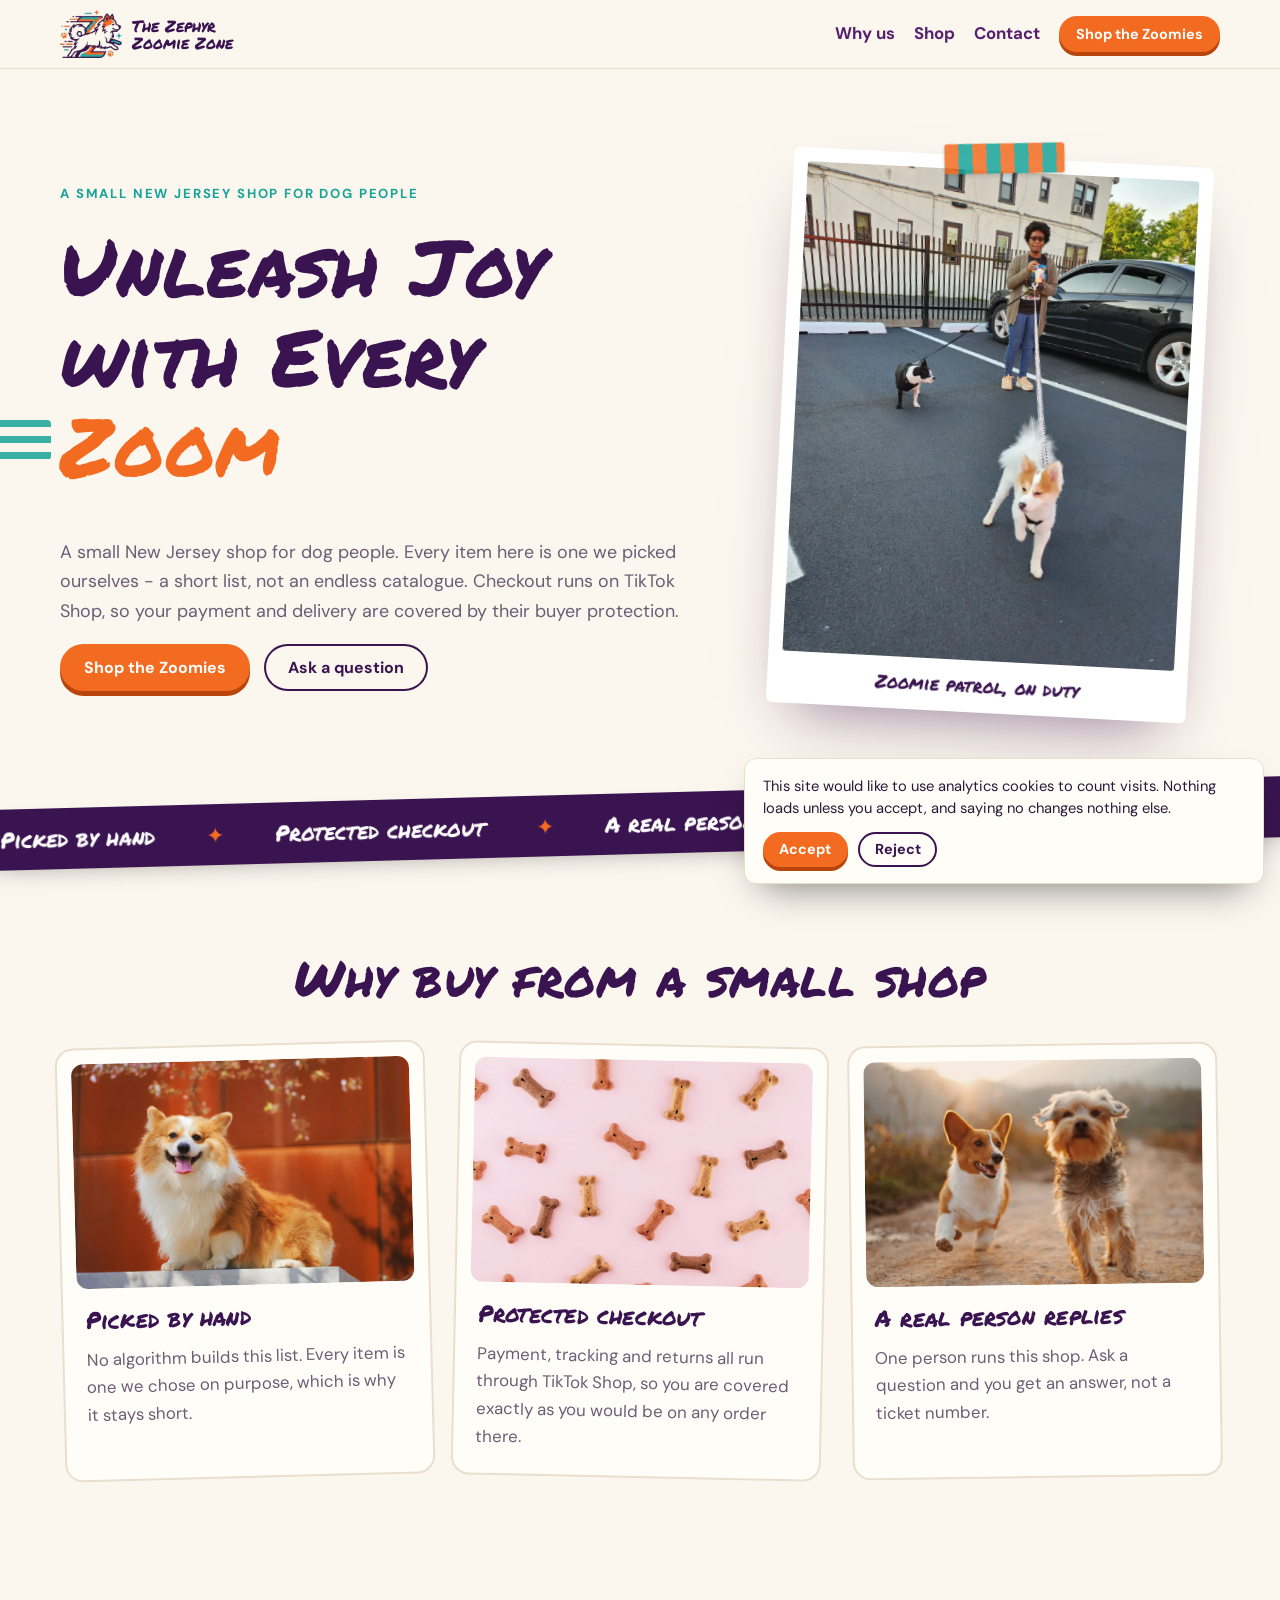
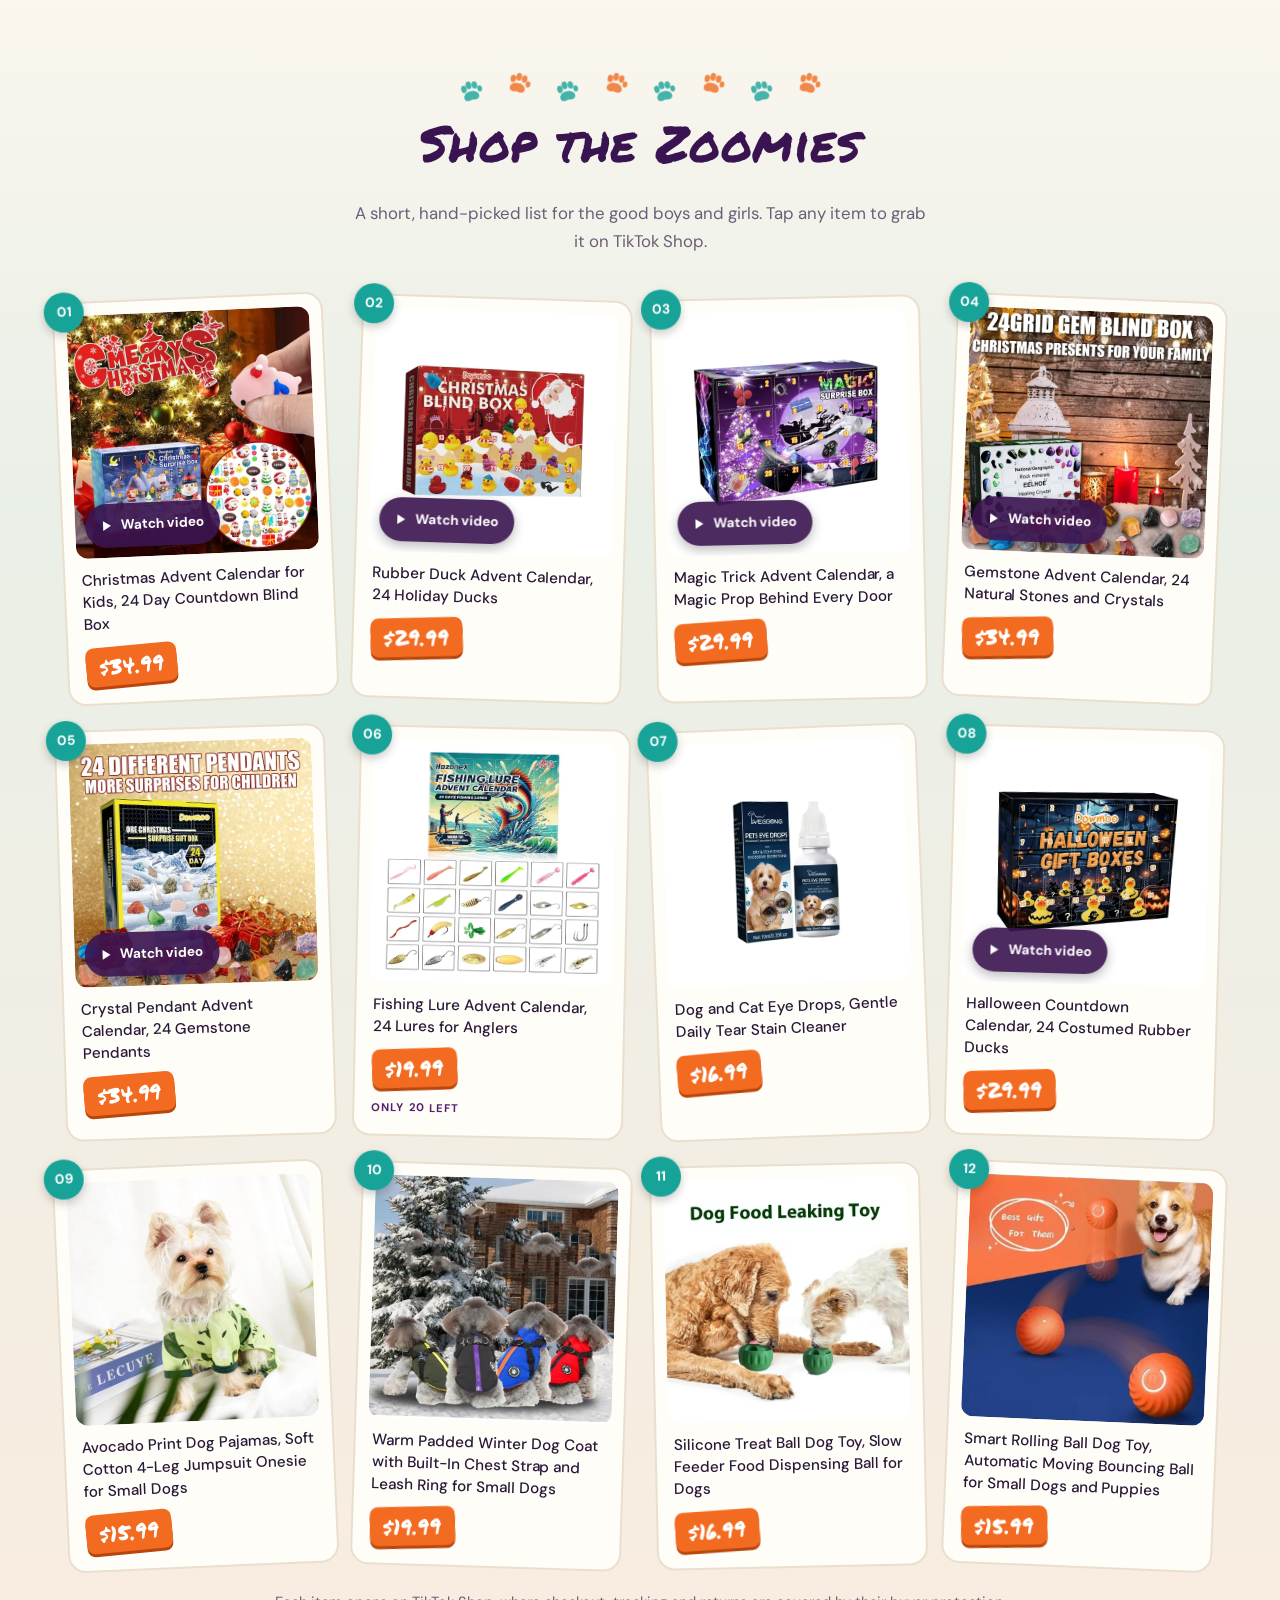
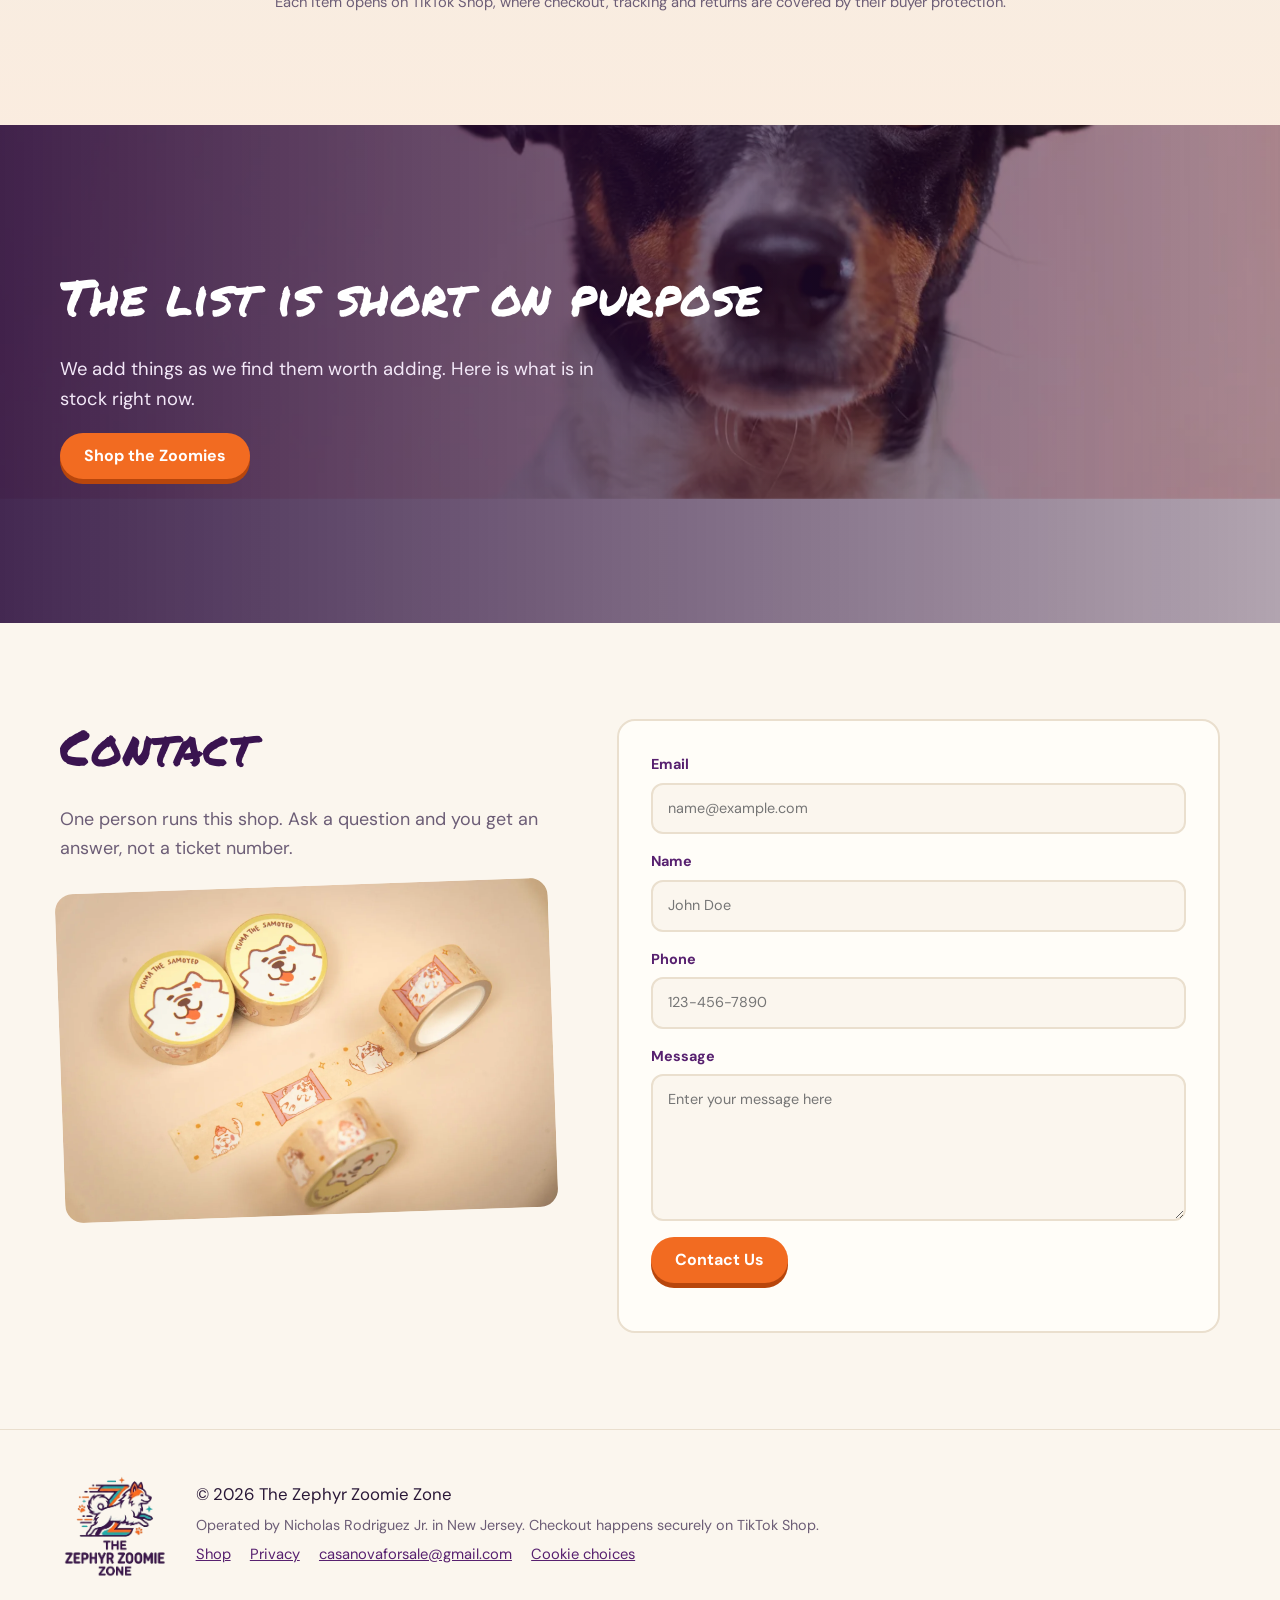
==== docs/index.html @ 9aa39f12 "Shop list from ATLAS: 12 products (2026-11-13)" ====
<!doctype html>
<html lang="en">
<head>
<meta charset="utf-8">
<meta name="viewport" content="width=device-width, initial-scale=1">
<title>The Zephyr Zoomie Zone - Unleash Joy with Every Zoom</title>
<meta name="description" content="A small New Jersey shop for dog people. Every item is hand-picked, and checkout runs on TikTok Shop with its buyer protection.">
<meta name="robots" content="index, follow, max-image-preview:large">
<link rel="canonical" href="https://zoomies.casanovanjpa.com/">
<meta property="og:type" content="website">
<meta property="og:site_name" content="The Zephyr Zoomie Zone">
<meta property="og:title" content="The Zephyr Zoomie Zone - Unleash Joy with Every Zoom">
<meta property="og:description" content="A small New Jersey shop for dog people. Every item is hand-picked, and checkout runs on TikTok Shop with its buyer protection.">
<meta property="og:url" content="https://zoomies.casanovanjpa.com/">
<meta property="og:image" content="https://zoomies.casanovanjpa.com/assets/img/og-share.jpg">
<meta property="og:image:width" content="1200">
<meta property="og:image:height" content="630">
<meta name="twitter:card" content="summary_large_image">
<meta name="theme-color" content="#3a1450">
<link rel="icon" type="image/png" href="favicon.png">
<link rel="apple-touch-icon" href="apple-touch-icon.png">
<link rel="stylesheet" href="assets/css/fonts.css">
<link rel="stylesheet" href="assets/css/site.css">
<script type="application/ld+json">{"@context":"https://schema.org","@type":"Store","name":"The Zephyr Zoomie Zone","url":"https://zoomies.casanovanjpa.com/","logo":"https://zoomies.casanovanjpa.com/assets/img/logo-mark.webp","image":"https://zoomies.casanovanjpa.com/assets/img/og-share.jpg","description":"A small New Jersey shop for dog people. Hand-picked items, with checkout on TikTok Shop.","email":"casanovaforsale@gmail.com","founder":{"@type":"Person","name":"Nicholas Rodriguez Jr."},"address":{"@type":"PostalAddress","addressRegion":"NJ","addressCountry":"US"}}</script>
</head>
<body>
<a class="skip" href="#main">Skip to content</a>
<header class="top">
  <div class="wrap top-row">
    <a class="brand" href="./" aria-label="The Zephyr Zoomie Zone, home"><img src="assets/img/logo-dog.webp" width="336" height="263" alt=""><span>The Zephyr<br>Zoomie Zone</span></a>
    <nav class="nav" aria-label="Main">
      <a href="./#why">Why us</a>
      <a href="./#shop">Shop</a>
      <a href="./#contact">Contact</a>
      <a class="btn btn-sm" href="./#shop">Shop the Zoomies</a>
    </nav>
  </div>
</header>
<main id="main">

<section class="hero">
  <div class="streaks" aria-hidden="true"><i></i><i></i><i></i><i></i><i></i></div>
  <div class="wrap hero-grid">
    <div class="hero-copy">
      <span class="kicker">A small New Jersey shop for dog people</span>
      <h1><span class="w" style="--d:.05s">Unleash</span> <span class="w" style="--d:.18s">Joy</span> <span class="w" style="--d:.31s">with</span> <span class="w" style="--d:.44s">Every</span> <span class="w zoom" style="--d:.6s">Zoom</span></h1>
      <p class="lede">A small New Jersey shop for dog people. Every item here is one we picked ourselves - a short list, not an endless catalogue. Checkout runs on TikTok Shop, so your payment and delivery are covered by their buyer protection.</p>
      <div class="btns"><a class="btn" href="#shop">Shop the Zoomies</a><a class="btn btn-ghost" href="#contact">Ask a question</a></div>
    </div>
    <figure class="polaroid">
      <span class="tape" aria-hidden="true"></span>
      <img src="assets/img/zephyr-walk.webp" width="1200" height="1600" alt="Two dogs out on a walk on leashes">
      <figcaption>Zoomie patrol, on duty</figcaption>
    </figure>
  </div>
</section>

<div class="ribbon" aria-hidden="true"><div class="ribbon-track"><span>Picked by hand</span><span>Protected checkout</span><span>A real person replies</span><span>The list is short on purpose</span><span>Picked by hand</span><span>Protected checkout</span><span>A real person replies</span><span>The list is short on purpose</span></div></div>

<section class="band" id="why">
  <div class="wrap">
    <h2 class="center">Why buy from a small shop</h2>
    <div class="why">
      <article class="why-card" style="--r:-1.5deg"><img src="assets/img/picked.webp" width="1600" height="1066" alt="A long-coated white and brown dog" loading="lazy"><h3>Picked by hand</h3><p>No algorithm builds this list. Every item is one we chose on purpose, which is why it stays short.</p></article>
      <article class="why-card" style="--r:1.2deg"><img src="assets/img/checkout.webp" width="1600" height="1064" alt="Multicolored dog bone toys" loading="lazy"><h3>Protected checkout</h3><p>Payment, tracking and returns all run through TikTok Shop, so you are covered exactly as you would be on any order there.</p></article>
      <article class="why-card" style="--r:-.8deg"><img src="assets/img/running.webp" width="1600" height="1068" alt="Two brown and white dogs running down a dirt road" loading="lazy"><h3>A real person replies</h3><p>One person runs this shop. Ask a question and you get an answer, not a ticket number.</p></article>
    </div>
  </div>
</section>

<section class="band shop" id="shop">
  <div class="wrap">
    <div class="trail" aria-hidden="true"><svg class="paw" style="--i:0" viewBox="0 0 24 24" aria-hidden="true"><ellipse cx="6" cy="9" rx="2.5" ry="3.4"/><ellipse cx="11" cy="6.4" rx="2.6" ry="3.6"/><ellipse cx="16.4" cy="7.4" rx="2.5" ry="3.4"/><ellipse cx="20.4" cy="11.6" rx="2.2" ry="2.9"/><path d="M12.4 12.2c3.4 0 6.1 2.3 6.1 5.1 0 2.2-1.9 3.3-4 3.3-1.3 0-1.7-.5-3.1-.5-1.4 0-1.9.5-3.1.5-2.1 0-3.9-1.1-3.9-3.3 0-2.8 2.6-5.1 6-5.1z"/></svg><svg class="paw" style="--i:1" viewBox="0 0 24 24" aria-hidden="true"><ellipse cx="6" cy="9" rx="2.5" ry="3.4"/><ellipse cx="11" cy="6.4" rx="2.6" ry="3.6"/><ellipse cx="16.4" cy="7.4" rx="2.5" ry="3.4"/><ellipse cx="20.4" cy="11.6" rx="2.2" ry="2.9"/><path d="M12.4 12.2c3.4 0 6.1 2.3 6.1 5.1 0 2.2-1.9 3.3-4 3.3-1.3 0-1.7-.5-3.1-.5-1.4 0-1.9.5-3.1.5-2.1 0-3.9-1.1-3.9-3.3 0-2.8 2.6-5.1 6-5.1z"/></svg><svg class="paw" style="--i:2" viewBox="0 0 24 24" aria-hidden="true"><ellipse cx="6" cy="9" rx="2.5" ry="3.4"/><ellipse cx="11" cy="6.4" rx="2.6" ry="3.6"/><ellipse cx="16.4" cy="7.4" rx="2.5" ry="3.4"/><ellipse cx="20.4" cy="11.6" rx="2.2" ry="2.9"/><path d="M12.4 12.2c3.4 0 6.1 2.3 6.1 5.1 0 2.2-1.9 3.3-4 3.3-1.3 0-1.7-.5-3.1-.5-1.4 0-1.9.5-3.1.5-2.1 0-3.9-1.1-3.9-3.3 0-2.8 2.6-5.1 6-5.1z"/></svg><svg class="paw" style="--i:3" viewBox="0 0 24 24" aria-hidden="true"><ellipse cx="6" cy="9" rx="2.5" ry="3.4"/><ellipse cx="11" cy="6.4" rx="2.6" ry="3.6"/><ellipse cx="16.4" cy="7.4" rx="2.5" ry="3.4"/><ellipse cx="20.4" cy="11.6" rx="2.2" ry="2.9"/><path d="M12.4 12.2c3.4 0 6.1 2.3 6.1 5.1 0 2.2-1.9 3.3-4 3.3-1.3 0-1.7-.5-3.1-.5-1.4 0-1.9.5-3.1.5-2.1 0-3.9-1.1-3.9-3.3 0-2.8 2.6-5.1 6-5.1z"/></svg><svg class="paw" style="--i:4" viewBox="0 0 24 24" aria-hidden="true"><ellipse cx="6" cy="9" rx="2.5" ry="3.4"/><ellipse cx="11" cy="6.4" rx="2.6" ry="3.6"/><ellipse cx="16.4" cy="7.4" rx="2.5" ry="3.4"/><ellipse cx="20.4" cy="11.6" rx="2.2" ry="2.9"/><path d="M12.4 12.2c3.4 0 6.1 2.3 6.1 5.1 0 2.2-1.9 3.3-4 3.3-1.3 0-1.7-.5-3.1-.5-1.4 0-1.9.5-3.1.5-2.1 0-3.9-1.1-3.9-3.3 0-2.8 2.6-5.1 6-5.1z"/></svg><svg class="paw" style="--i:5" viewBox="0 0 24 24" aria-hidden="true"><ellipse cx="6" cy="9" rx="2.5" ry="3.4"/><ellipse cx="11" cy="6.4" rx="2.6" ry="3.6"/><ellipse cx="16.4" cy="7.4" rx="2.5" ry="3.4"/><ellipse cx="20.4" cy="11.6" rx="2.2" ry="2.9"/><path d="M12.4 12.2c3.4 0 6.1 2.3 6.1 5.1 0 2.2-1.9 3.3-4 3.3-1.3 0-1.7-.5-3.1-.5-1.4 0-1.9.5-3.1.5-2.1 0-3.9-1.1-3.9-3.3 0-2.8 2.6-5.1 6-5.1z"/></svg><svg class="paw" style="--i:6" viewBox="0 0 24 24" aria-hidden="true"><ellipse cx="6" cy="9" rx="2.5" ry="3.4"/><ellipse cx="11" cy="6.4" rx="2.6" ry="3.6"/><ellipse cx="16.4" cy="7.4" rx="2.5" ry="3.4"/><ellipse cx="20.4" cy="11.6" rx="2.2" ry="2.9"/><path d="M12.4 12.2c3.4 0 6.1 2.3 6.1 5.1 0 2.2-1.9 3.3-4 3.3-1.3 0-1.7-.5-3.1-.5-1.4 0-1.9.5-3.1.5-2.1 0-3.9-1.1-3.9-3.3 0-2.8 2.6-5.1 6-5.1z"/></svg><svg class="paw" style="--i:7" viewBox="0 0 24 24" aria-hidden="true"><ellipse cx="6" cy="9" rx="2.5" ry="3.4"/><ellipse cx="11" cy="6.4" rx="2.6" ry="3.6"/><ellipse cx="16.4" cy="7.4" rx="2.5" ry="3.4"/><ellipse cx="20.4" cy="11.6" rx="2.2" ry="2.9"/><path d="M12.4 12.2c3.4 0 6.1 2.3 6.1 5.1 0 2.2-1.9 3.3-4 3.3-1.3 0-1.7-.5-3.1-.5-1.4 0-1.9.5-3.1.5-2.1 0-3.9-1.1-3.9-3.3 0-2.8 2.6-5.1 6-5.1z"/></svg></div>
    <h2 class="center">Shop the Zoomies</h2>
    <p class="center sub">A short, hand-picked list for the good boys and girls. Tap any item to grab it on TikTok Shop.</p>
    <div class="cards">
      <article class="card" style="--r:-2.5deg" data-product="1732646825723139009">
        <span class="card-no" aria-hidden="true">01</span>
        <span class="card-img"><img src="assets/img/shop/1732646825723139009.webp" width="600" height="600" alt="Christmas advent calendar blind box with 24 numbered doors" loading="lazy"><button class="card-play" type="button" data-video="assets/video/shop/1732646825723139009.mp4" data-poster="assets/video/shop/1732646825723139009.jpg" data-title="Christmas Advent Calendar for Kids, 24 Day Countdown Blind Box" data-href="https://www.tiktok.com/shop/pdp/1732646825723139009" aria-label="Watch video: Christmas Advent Calendar for Kids, 24 Day Countdown Blind Box"><svg viewBox="0 0 24 24" width="18" height="18" aria-hidden="true"><path d="M8 5.5v13l10.5-6.5z"/></svg><span>Watch video</span></button></span>
        <a class="card-title card-link" href="https://www.tiktok.com/shop/pdp/1732646825723139009" target="_blank" rel="noopener">Christmas Advent Calendar for Kids, 24 Day Countdown Blind Box</a>
        <span class="card-price">$34.99</span>
      </article>
      <article class="card" style="--r:1.8deg" data-product="1732646861725864897">
        <span class="card-no" aria-hidden="true">02</span>
        <span class="card-img"><img src="assets/img/shop/1732646861725864897.webp" width="600" height="600" alt="Rubber duck advent calendar with 24 costumed holiday ducks" loading="lazy"><button class="card-play" type="button" data-video="assets/video/shop/1732646861725864897.mp4" data-poster="assets/video/shop/1732646861725864897.jpg" data-title="Rubber Duck Advent Calendar, 24 Holiday Ducks" data-href="https://www.tiktok.com/shop/pdp/1732646861725864897" aria-label="Watch video: Rubber Duck Advent Calendar, 24 Holiday Ducks"><svg viewBox="0 0 24 24" width="18" height="18" aria-hidden="true"><path d="M8 5.5v13l10.5-6.5z"/></svg><span>Watch video</span></button></span>
        <a class="card-title card-link" href="https://www.tiktok.com/shop/pdp/1732646861725864897" target="_blank" rel="noopener">Rubber Duck Advent Calendar, 24 Holiday Ducks</a>
        <span class="card-price">$29.99</span>
      </article>
      <article class="card" style="--r:-1.2deg" data-product="1732646774760051649">
        <span class="card-no" aria-hidden="true">03</span>
        <span class="card-img"><img src="assets/img/shop/1732646774760051649.webp" width="600" height="600" alt="Magic trick advent calendar with beginner magic props" loading="lazy"><button class="card-play" type="button" data-video="assets/video/shop/1732646774760051649.mp4" data-poster="assets/video/shop/1732646774760051649.jpg" data-title="Magic Trick Advent Calendar, a Magic Prop Behind Every Door" data-href="https://www.tiktok.com/shop/pdp/1732646774760051649" aria-label="Watch video: Magic Trick Advent Calendar, a Magic Prop Behind Every Door"><svg viewBox="0 0 24 24" width="18" height="18" aria-hidden="true"><path d="M8 5.5v13l10.5-6.5z"/></svg><span>Watch video</span></button></span>
        <a class="card-title card-link" href="https://www.tiktok.com/shop/pdp/1732646774760051649" target="_blank" rel="noopener">Magic Trick Advent Calendar, a Magic Prop Behind Every Door</a>
        <span class="card-price">$29.99</span>
      </article>
      <article class="card" style="--r:2.4deg" data-product="1732679560535249857">
        <span class="card-no" aria-hidden="true">04</span>
        <span class="card-img"><img src="assets/img/shop/1732679560535249857.webp" width="600" height="600" alt="Gemstone advent calendar with natural stones and crystals" loading="lazy"><button class="card-play" type="button" data-video="assets/video/shop/1732679560535249857.mp4" data-poster="assets/video/shop/1732679560535249857.jpg" data-title="Gemstone Advent Calendar, 24 Natural Stones and Crystals" data-href="https://www.tiktok.com/shop/pdp/1732679560535249857" aria-label="Watch video: Gemstone Advent Calendar, 24 Natural Stones and Crystals"><svg viewBox="0 0 24 24" width="18" height="18" aria-hidden="true"><path d="M8 5.5v13l10.5-6.5z"/></svg><span>Watch video</span></button></span>
        <a class="card-title card-link" href="https://www.tiktok.com/shop/pdp/1732679560535249857" target="_blank" rel="noopener">Gemstone Advent Calendar, 24 Natural Stones and Crystals</a>
        <span class="card-price">$34.99</span>
      </article>
      <article class="card" style="--r:-1.8deg" data-product="1732679514351113153">
        <span class="card-no" aria-hidden="true">05</span>
        <span class="card-img"><img src="assets/img/shop/1732679514351113153.webp" width="600" height="600" alt="Crystal pendant advent calendar with gemstone pendants" loading="lazy"><button class="card-play" type="button" data-video="assets/video/shop/1732679514351113153.mp4" data-poster="assets/video/shop/1732679514351113153.jpg" data-title="Crystal Pendant Advent Calendar, 24 Gemstone Pendants" data-href="https://www.tiktok.com/shop/pdp/1732679514351113153" aria-label="Watch video: Crystal Pendant Advent Calendar, 24 Gemstone Pendants"><svg viewBox="0 0 24 24" width="18" height="18" aria-hidden="true"><path d="M8 5.5v13l10.5-6.5z"/></svg><span>Watch video</span></button></span>
        <a class="card-title card-link" href="https://www.tiktok.com/shop/pdp/1732679514351113153" target="_blank" rel="noopener">Crystal Pendant Advent Calendar, 24 Gemstone Pendants</a>
        <span class="card-price">$34.99</span>
      </article>
      <article class="card" style="--r:1.2deg" data-product="1732713057454035905">
        <span class="card-no" aria-hidden="true">06</span>
        <span class="card-img"><img src="assets/img/shop/1732713057454035905.webp" width="600" height="600" alt="Fishing lure advent calendar with 24 lures" loading="lazy"></span>
        <a class="card-title card-link" href="https://www.tiktok.com/shop/pdp/1732713057454035905" target="_blank" rel="noopener">Fishing Lure Advent Calendar, 24 Lures for Anglers</a>
        <span class="card-price">$19.99</span>
        <span class="card-flag">Only 20 left</span>
      </article>
      <article class="card" style="--r:-2.2deg" data-product="1732679436000072641">
        <span class="card-no" aria-hidden="true">07</span>
        <span class="card-img"><img src="assets/img/shop/1732679436000072641.webp" width="600" height="600" alt="Bottle of gentle eye drops for dogs and cats" loading="lazy"></span>
        <a class="card-title card-link" href="https://www.tiktok.com/shop/pdp/1732679436000072641" target="_blank" rel="noopener">Dog and Cat Eye Drops, Gentle Daily Tear Stain Cleaner</a>
        <span class="card-price">$16.99</span>
      </article>
      <article class="card" style="--r:1.6deg" data-product="1732679586363708353">
        <span class="card-no" aria-hidden="true">08</span>
        <span class="card-img"><img src="assets/img/shop/1732679586363708353.webp" width="600" height="600" alt="Halloween countdown calendar with costumed rubber ducks" loading="lazy"><button class="card-play" type="button" data-video="assets/video/shop/1732679586363708353.mp4" data-poster="assets/video/shop/1732679586363708353.jpg" data-title="Halloween Countdown Calendar, 24 Costumed Rubber Ducks" data-href="https://www.tiktok.com/shop/pdp/1732679586363708353" aria-label="Watch video: Halloween Countdown Calendar, 24 Costumed Rubber Ducks"><svg viewBox="0 0 24 24" width="18" height="18" aria-hidden="true"><path d="M8 5.5v13l10.5-6.5z"/></svg><span>Watch video</span></button></span>
        <a class="card-title card-link" href="https://www.tiktok.com/shop/pdp/1732679586363708353" target="_blank" rel="noopener">Halloween Countdown Calendar, 24 Costumed Rubber Ducks</a>
        <span class="card-price">$29.99</span>
      </article>
      <article class="card" style="--r:-2.5deg" data-product="1732827053735580609">
        <span class="card-no" aria-hidden="true">09</span>
        <span class="card-img"><img src="assets/img/shop/1732827053735580609.webp" width="600" height="600" alt="Avocado print dog pajamas, soft cotton 4-leg jumpsuit onesie for small dogs" loading="lazy"></span>
        <a class="card-title card-link" href="https://www.tiktok.com/shop/pdp/1732827053735580609" target="_blank" rel="noopener">Avocado Print Dog Pajamas, Soft Cotton 4-Leg Jumpsuit Onesie for Small Dogs</a>
        <span class="card-price">$15.99</span>
      </article>
      <article class="card" style="--r:1.8deg" data-product="1732827057145746369">
        <span class="card-no" aria-hidden="true">10</span>
        <span class="card-img"><img src="assets/img/shop/1732827057145746369.webp" width="600" height="600" alt="Warm padded winter dog coat with built-in chest strap and leash ring for small dogs" loading="lazy"></span>
        <a class="card-title card-link" href="https://www.tiktok.com/shop/pdp/1732827057145746369" target="_blank" rel="noopener">Warm Padded Winter Dog Coat with Built-In Chest Strap and Leash Ring for Small Dogs</a>
        <span class="card-price">$19.99</span>
      </article>
      <article class="card" style="--r:-1.2deg" data-product="1732827690681013185">
        <span class="card-no" aria-hidden="true">11</span>
        <span class="card-img"><img src="assets/img/shop/1732827690681013185.webp" width="600" height="600" alt="Silicone treat ball dog toy, slow feeder food dispensing ball for dogs" loading="lazy"></span>
        <a class="card-title card-link" href="https://www.tiktok.com/shop/pdp/1732827690681013185" target="_blank" rel="noopener">Silicone Treat Ball Dog Toy, Slow Feeder Food Dispensing Ball for Dogs</a>
        <span class="card-price">$16.99</span>
      </article>
      <article class="card" style="--r:2.4deg" data-product="1732827678303687617">
        <span class="card-no" aria-hidden="true">12</span>
        <span class="card-img"><img src="assets/img/shop/1732827678303687617.webp" width="600" height="600" alt="Smart rolling ball dog toy, automatic moving bouncing ball for small dogs and puppies" loading="lazy"></span>
        <a class="card-title card-link" href="https://www.tiktok.com/shop/pdp/1732827678303687617" target="_blank" rel="noopener">Smart Rolling Ball Dog Toy, Automatic Moving Bouncing Ball for Small Dogs and Puppies</a>
        <span class="card-price">$15.99</span>
      </article>
    </div>
    <p class="center note">Each item opens on TikTok Shop, where checkout, tracking and returns are covered by their buyer protection.</p>
    <script type="application/ld+json">{"@context":"https://schema.org","@type":"ItemList","itemListElement":[{"@type":"ListItem","position":1,"item":{"@type":"Product","name":"Christmas Advent Calendar for Kids, 24 Day Countdown Blind Box","image":"https://zoomies.casanovanjpa.com/assets/img/shop/1732646825723139009.webp","sku":"1732646825723139009","offers":{"@type":"Offer","price":"34.99","priceCurrency":"USD","availability":"https://schema.org/InStock","url":"https://www.tiktok.com/shop/pdp/1732646825723139009"}}},{"@type":"ListItem","position":2,"item":{"@type":"Product","name":"Rubber Duck Advent Calendar, 24 Holiday Ducks","image":"https://zoomies.casanovanjpa.com/assets/img/shop/1732646861725864897.webp","sku":"1732646861725864897","offers":{"@type":"Offer","price":"29.99","priceCurrency":"USD","availability":"https://schema.org/InStock","url":"https://www.tiktok.com/shop/pdp/1732646861725864897"}}},{"@type":"ListItem","position":3,"item":{"@type":"Product","name":"Magic Trick Advent Calendar, a Magic Prop Behind Every Door","image":"https://zoomies.casanovanjpa.com/assets/img/shop/1732646774760051649.webp","sku":"1732646774760051649","offers":{"@type":"Offer","price":"29.99","priceCurrency":"USD","availability":"https://schema.org/InStock","url":"https://www.tiktok.com/shop/pdp/1732646774760051649"}}},{"@type":"ListItem","position":4,"item":{"@type":"Product","name":"Gemstone Advent Calendar, 24 Natural Stones and Crystals","image":"https://zoomies.casanovanjpa.com/assets/img/shop/1732679560535249857.webp","sku":"1732679560535249857","offers":{"@type":"Offer","price":"34.99","priceCurrency":"USD","availability":"https://schema.org/InStock","url":"https://www.tiktok.com/shop/pdp/1732679560535249857"}}},{"@type":"ListItem","position":5,"item":{"@type":"Product","name":"Crystal Pendant Advent Calendar, 24 Gemstone Pendants","image":"https://zoomies.casanovanjpa.com/assets/img/shop/1732679514351113153.webp","sku":"1732679514351113153","offers":{"@type":"Offer","price":"34.99","priceCurrency":"USD","availability":"https://schema.org/InStock","url":"https://www.tiktok.com/shop/pdp/1732679514351113153"}}},{"@type":"ListItem","position":6,"item":{"@type":"Product","name":"Fishing Lure Advent Calendar, 24 Lures for Anglers","image":"https://zoomies.casanovanjpa.com/assets/img/shop/1732713057454035905.webp","sku":"1732713057454035905","offers":{"@type":"Offer","price":"19.99","priceCurrency":"USD","availability":"https://schema.org/InStock","url":"https://www.tiktok.com/shop/pdp/1732713057454035905"}}},{"@type":"ListItem","position":7,"item":{"@type":"Product","name":"Dog and Cat Eye Drops, Gentle Daily Tear Stain Cleaner","image":"https://zoomies.casanovanjpa.com/assets/img/shop/1732679436000072641.webp","sku":"1732679436000072641","offers":{"@type":"Offer","price":"16.99","priceCurrency":"USD","availability":"https://schema.org/InStock","url":"https://www.tiktok.com/shop/pdp/1732679436000072641"}}},{"@type":"ListItem","position":8,"item":{"@type":"Product","name":"Halloween Countdown Calendar, 24 Costumed Rubber Ducks","image":"https://zoomies.casanovanjpa.com/assets/img/shop/1732679586363708353.webp","sku":"1732679586363708353","offers":{"@type":"Offer","price":"29.99","priceCurrency":"USD","availability":"https://schema.org/InStock","url":"https://www.tiktok.com/shop/pdp/1732679586363708353"}}},{"@type":"ListItem","position":9,"item":{"@type":"Product","name":"Avocado Print Dog Pajamas, Soft Cotton 4-Leg Jumpsuit Onesie for Small Dogs","image":"https://zoomies.casanovanjpa.com/assets/img/shop/1732827053735580609.webp","sku":"1732827053735580609","offers":{"@type":"Offer","price":"15.99","priceCurrency":"USD","availability":"https://schema.org/OutOfStock","url":"https://www.tiktok.com/shop/pdp/1732827053735580609"}}},{"@type":"ListItem","position":10,"item":{"@type":"Product","name":"Warm Padded Winter Dog Coat with Built-In Chest Strap and Leash Ring for Small Dogs","image":"https://zoomies.casanovanjpa.com/assets/img/shop/1732827057145746369.webp","sku":"1732827057145746369","offers":{"@type":"Offer","price":"19.99","priceCurrency":"USD","availability":"https://schema.org/InStock","url":"https://www.tiktok.com/shop/pdp/1732827057145746369"}}},{"@type":"ListItem","position":11,"item":{"@type":"Product","name":"Silicone Treat Ball Dog Toy, Slow Feeder Food Dispensing Ball for Dogs","image":"https://zoomies.casanovanjpa.com/assets/img/shop/1732827690681013185.webp","sku":"1732827690681013185","offers":{"@type":"Offer","price":"16.99","priceCurrency":"USD","availability":"https://schema.org/InStock","url":"https://www.tiktok.com/shop/pdp/1732827690681013185"}}},{"@type":"ListItem","position":12,"item":{"@type":"Product","name":"Smart Rolling Ball Dog Toy, Automatic Moving Bouncing Ball for Small Dogs and Puppies","image":"https://zoomies.casanovanjpa.com/assets/img/shop/1732827678303687617.webp","sku":"1732827678303687617","offers":{"@type":"Offer","price":"15.99","priceCurrency":"USD","availability":"https://schema.org/OutOfStock","url":"https://www.tiktok.com/shop/pdp/1732827678303687617"}}}]}</script>
  </div>
</section>

<section class="quote">
  <img src="assets/img/quote-dog.webp" width="1600" height="1066" alt="" loading="lazy">
  <div class="wrap quote-inner">
    <h2>The list is short on purpose</h2>
    <p>We add things as we find them worth adding. Here is what is in stock right now.</p>
    <a class="btn" href="#shop">Shop the Zoomies</a>
  </div>
</section>

<section class="band" id="contact">
  <div class="wrap contact">
    <div>
      <h2>Contact</h2>
      <p class="lede">One person runs this shop. Ask a question and you get an answer, not a ticket number.</p>
      <img class="tape-img" src="assets/img/tape.webp" width="1600" height="1066" alt="Rolls of dog-patterned tape" loading="lazy">
    </div>
    <form class="form" id="contact-form" novalidate>
      <label>Email<input type="email" name="email" placeholder="name@example.com" required autocomplete="email"></label>
      <label>Name<input type="text" name="name" placeholder="John Doe" required autocomplete="name"></label>
      <label>Phone<input type="tel" name="phone" placeholder="123-456-7890" autocomplete="tel"></label>
      <label>Message<textarea name="message" rows="5" placeholder="Enter your message here" required></textarea></label>
      <input class="hp" type="text" name="company" tabindex="-1" autocomplete="off" aria-hidden="true">
      <button class="btn" type="submit">Contact Us</button>
      <p class="form-status" id="form-status" role="status"></p>
    </form>
  </div>
</section>

</main>
<footer class="foot">
  <div class="wrap foot-row">
    <img src="assets/img/logo-mark.webp" width="487" height="483" alt="The Zephyr Zoomie Zone" loading="lazy">
    <div>
      <p>© 2026 The Zephyr Zoomie Zone</p>
      <p class="foot-small">Operated by Nicholas Rodriguez Jr. in New Jersey. Checkout happens securely on TikTok Shop.</p>
      <p class="foot-links"><a href="./#shop">Shop</a><a href="privacy/">Privacy</a><a href="mailto:casanovaforsale@gmail.com">casanovaforsale@gmail.com</a><a href="#" data-cookie-open>Cookie choices</a></p>
    </div>
  </div>
</footer>
<div class="cookie" id="cookie" role="dialog" aria-label="Cookies" hidden>
  <p>This site would like to use analytics cookies to count visits. Nothing loads unless you accept, and saying no changes nothing else.</p>
  <div class="cookie-row"><button class="btn btn-sm" id="cookie-yes" type="button">Accept</button><button class="btn btn-sm btn-ghost" id="cookie-no" type="button">Reject</button></div>
</div>
<div class="zoomer" aria-hidden="true"><img src="assets/img/logo-dog.webp" width="336" height="263" alt=""></div>
<script src="assets/js/site.js" defer></script>
</body>
</html>
---- docs/assets/css/fonts.css ----
/* Self-hosted fonts (Fontsource, SIL Open Font License). Nothing loads from Google. */
/* dm-sans-latin-ext-400-normal */
@font-face {
  font-family: 'DM Sans';
  font-style: normal;
  font-display: swap;
  font-weight: 400;
  src: url(../fonts/dm-sans-latin-ext-400-normal.woff2) format('woff2');
  unicode-range: U+0100-02BA,U+02BD-02C5,U+02C7-02CC,U+02CE-02D7,U+02DD-02FF,U+0304,U+0308,U+0329,U+1D00-1DBF,U+1E00-1E9F,U+1EF2-1EFF,U+2020,U+20A0-20AB,U+20AD-20C0,U+2113,U+2C60-2C7F,U+A720-A7FF;
}
/* dm-sans-latin-400-normal */
@font-face {
  font-family: 'DM Sans';
  font-style: normal;
  font-display: swap;
  font-weight: 400;
  src: url(../fonts/dm-sans-latin-400-normal.woff2) format('woff2');
  unicode-range: U+0000-00FF,U+0131,U+0152-0153,U+02BB-02BC,U+02C6,U+02DA,U+02DC,U+0304,U+0308,U+0329,U+2000-206F,U+20AC,U+2122,U+2191,U+2193,U+2212,U+2215,U+FEFF,U+FFFD;
}
/* dm-sans-latin-ext-400-italic */
@font-face {
  font-family: 'DM Sans';
  font-style: italic;
  font-display: swap;
  font-weight: 400;
  src: url(../fonts/dm-sans-latin-ext-400-italic.woff2) format('woff2');
  unicode-range: U+0100-02BA,U+02BD-02C5,U+02C7-02CC,U+02CE-02D7,U+02DD-02FF,U+0304,U+0308,U+0329,U+1D00-1DBF,U+1E00-1E9F,U+1EF2-1EFF,U+2020,U+20A0-20AB,U+20AD-20C0,U+2113,U+2C60-2C7F,U+A720-A7FF;
}
/* dm-sans-latin-400-italic */
@font-face {
  font-family: 'DM Sans';
  font-style: italic;
  font-display: swap;
  font-weight: 400;
  src: url(../fonts/dm-sans-latin-400-italic.woff2) format('woff2');
  unicode-range: U+0000-00FF,U+0131,U+0152-0153,U+02BB-02BC,U+02C6,U+02DA,U+02DC,U+0304,U+0308,U+0329,U+2000-206F,U+20AC,U+2122,U+2191,U+2193,U+2212,U+2215,U+FEFF,U+FFFD;
}
/* dm-sans-latin-ext-500-normal */
@font-face {
  font-family: 'DM Sans';
  font-style: normal;
  font-display: swap;
  font-weight: 500;
  src: url(../fonts/dm-sans-latin-ext-500-normal.woff2) format('woff2');
  unicode-range: U+0100-02BA,U+02BD-02C5,U+02C7-02CC,U+02CE-02D7,U+02DD-02FF,U+0304,U+0308,U+0329,U+1D00-1DBF,U+1E00-1E9F,U+1EF2-1EFF,U+2020,U+20A0-20AB,U+20AD-20C0,U+2113,U+2C60-2C7F,U+A720-A7FF;
}
/* dm-sans-latin-500-normal */
@font-face {
  font-family: 'DM Sans';
  font-style: normal;
  font-display: swap;
  font-weight: 500;
  src: url(../fonts/dm-sans-latin-500-normal.woff2) format('woff2');
  unicode-range: U+0000-00FF,U+0131,U+0152-0153,U+02BB-02BC,U+02C6,U+02DA,U+02DC,U+0304,U+0308,U+0329,U+2000-206F,U+20AC,U+2122,U+2191,U+2193,U+2212,U+2215,U+FEFF,U+FFFD;
}
/* dm-sans-latin-ext-500-italic */
@font-face {
  font-family: 'DM Sans';
  font-style: italic;
  font-display: swap;
  font-weight: 500;
  src: url(../fonts/dm-sans-latin-ext-500-italic.woff2) format('woff2');
  unicode-range: U+0100-02BA,U+02BD-02C5,U+02C7-02CC,U+02CE-02D7,U+02DD-02FF,U+0304,U+0308,U+0329,U+1D00-1DBF,U+1E00-1E9F,U+1EF2-1EFF,U+2020,U+20A0-20AB,U+20AD-20C0,U+2113,U+2C60-2C7F,U+A720-A7FF;
}
/* dm-sans-latin-500-italic */
@font-face {
  font-family: 'DM Sans';
  font-style: italic;
  font-display: swap;
  font-weight: 500;
  src: url(../fonts/dm-sans-latin-500-italic.woff2) format('woff2');
  unicode-range: U+0000-00FF,U+0131,U+0152-0153,U+02BB-02BC,U+02C6,U+02DA,U+02DC,U+0304,U+0308,U+0329,U+2000-206F,U+20AC,U+2122,U+2191,U+2193,U+2212,U+2215,U+FEFF,U+FFFD;
}
/* dm-sans-latin-ext-700-normal */
@font-face {
  font-family: 'DM Sans';
  font-style: normal;
  font-display: swap;
  font-weight: 700;
  src: url(../fonts/dm-sans-latin-ext-700-normal.woff2) format('woff2');
  unicode-range: U+0100-02BA,U+02BD-02C5,U+02C7-02CC,U+02CE-02D7,U+02DD-02FF,U+0304,U+0308,U+0329,U+1D00-1DBF,U+1E00-1E9F,U+1EF2-1EFF,U+2020,U+20A0-20AB,U+20AD-20C0,U+2113,U+2C60-2C7F,U+A720-A7FF;
}
/* dm-sans-latin-700-normal */
@font-face {
  font-family: 'DM Sans';
  font-style: normal;
  font-display: swap;
  font-weight: 700;
  src: url(../fonts/dm-sans-latin-700-normal.woff2) format('woff2');
  unicode-range: U+0000-00FF,U+0131,U+0152-0153,U+02BB-02BC,U+02C6,U+02DA,U+02DC,U+0304,U+0308,U+0329,U+2000-206F,U+20AC,U+2122,U+2191,U+2193,U+2212,U+2215,U+FEFF,U+FFFD;
}
/* dm-sans-latin-ext-700-italic */
@font-face {
  font-family: 'DM Sans';
  font-style: italic;
  font-display: swap;
  font-weight: 700;
  src: url(../fonts/dm-sans-latin-ext-700-italic.woff2) format('woff2');
  unicode-range: U+0100-02BA,U+02BD-02C5,U+02C7-02CC,U+02CE-02D7,U+02DD-02FF,U+0304,U+0308,U+0329,U+1D00-1DBF,U+1E00-1E9F,U+1EF2-1EFF,U+2020,U+20A0-20AB,U+20AD-20C0,U+2113,U+2C60-2C7F,U+A720-A7FF;
}
/* dm-sans-latin-700-italic */
@font-face {
  font-family: 'DM Sans';
  font-style: italic;
  font-display: swap;
  font-weight: 700;
  src: url(../fonts/dm-sans-latin-700-italic.woff2) format('woff2');
  unicode-range: U+0000-00FF,U+0131,U+0152-0153,U+02BB-02BC,U+02C6,U+02DA,U+02DC,U+0304,U+0308,U+0329,U+2000-206F,U+20AC,U+2122,U+2191,U+2193,U+2212,U+2215,U+FEFF,U+FFFD;
}
/* permanent-marker-latin-400-normal */
@font-face {
  font-family: 'Permanent Marker';
  font-style: normal;
  font-display: swap;
  font-weight: 400;
  src: url(../fonts/permanent-marker-latin-400-normal.woff2) format('woff2');
  unicode-range: U+0000-00FF,U+0131,U+0152-0153,U+02BB-02BC,U+02C6,U+02DA,U+02DC,U+0304,U+0308,U+0329,U+2000-206F,U+20AC,U+2122,U+2191,U+2193,U+2212,U+2215,U+FEFF,U+FFFD;
}
---- docs/assets/css/site.css ----
/* The Zephyr Zoomie Zone. Colors come straight from the logo. */
:root {
  --cream: #fbf6ee; --paper: #fffdf8; --plum: #3a1450; --plum-2: #57206f;
  --orange: #f26b21; --teal: #17a398; --ink: #2a1838; --mute: #6c5d76; --rule: #eadfce;
  --marker: "Permanent Marker", "Comic Sans MS", cursive;
  --body: "DM Sans", system-ui, -apple-system, "Segoe UI", Arial, sans-serif;
  --radius: 18px;
}
@media (prefers-color-scheme: dark) {
  :root:not([data-theme="light"]) { --cream: #1b0f24; --paper: #241530; --ink: #f6eefb; --mute: #c7b6d3; --rule: #3a2849; --plum: #f3e7fb; --plum-2: #e1c9f0; }
}
:root[data-theme="dark"] { --cream: #1b0f24; --paper: #241530; --ink: #f6eefb; --mute: #c7b6d3; --rule: #3a2849; --plum: #f3e7fb; --plum-2: #e1c9f0; }
*, *::before, *::after { box-sizing: border-box; }
html { scroll-behavior: smooth; -webkit-text-size-adjust: 100%; }
html, body { overflow-x: clip; }
html { scroll-padding-top: 5rem; } /* keep focused or linked items clear of the sticky header */
body { margin: 0; background: var(--cream); color: var(--ink); font: 400 1.05rem/1.65 var(--body); }
img { max-width: 100%; height: auto; display: block; }
a { color: inherit; }
h1, h2, h3 { font-family: var(--marker); font-weight: 400; line-height: 1.12; color: var(--plum); margin: 0 0 .6em; letter-spacing: .01em; }
h1 { font-size: clamp(2.6rem, 7vw, 5rem); }
h2 { font-size: clamp(2rem, 4.6vw, 3.1rem); }
h3 { font-size: 1.45rem; }
p { margin: 0 0 1em; }
.wrap { width: min(1160px, 100% - 32px); margin-inline: auto; }
.center { text-align: center; }
.skip { position: absolute; left: -999px; top: 8px; background: var(--plum); color: #fff; padding: .5rem 1rem; border-radius: 8px; z-index: 50; }
.skip:focus { left: 8px; }
:focus-visible { outline: 3px solid var(--teal); outline-offset: 3px; border-radius: 6px; }
.btn { display: inline-flex; align-items: center; justify-content: center; gap: .5rem; font: 700 1rem/1 var(--body); color: #fff; background: var(--orange); border: 0; border-radius: 999px; padding: .95rem 1.5rem; text-decoration: none; cursor: pointer; box-shadow: 0 5px 0 #b8460c; transition: transform .15s ease, box-shadow .15s ease; }
.btn:hover { transform: translateY(-2px) rotate(-1deg); box-shadow: 0 7px 0 #b8460c; }
.btn:active { transform: translateY(3px); box-shadow: 0 2px 0 #b8460c; }
.btn-ghost { background: transparent; color: var(--plum); box-shadow: inset 0 0 0 2px var(--plum); }
.btn-ghost:hover { box-shadow: inset 0 0 0 2px var(--plum); background: rgb(58 20 80 / .06); }
.btn-sm { padding: .65rem 1.05rem; font-size: .9rem; box-shadow: 0 4px 0 #b8460c; }
.btns { display: flex; flex-wrap: wrap; gap: .9rem; }

/* Header */
.top { position: sticky; top: 0; z-index: 20; background: color-mix(in srgb, var(--cream) 88%, transparent); backdrop-filter: blur(10px); border-bottom: 1px solid var(--rule); }
.top-row { display: flex; align-items: center; justify-content: space-between; gap: 1rem; min-height: 68px; }
.brand { display: flex; align-items: center; gap: .6rem; text-decoration: none; }
.brand img { width: 62px; transition: transform .4s cubic-bezier(.3, 1.6, .5, 1); }
.brand:hover img { transform: translateX(6px) rotate(-6deg); }
.brand span { font-family: var(--marker); font-size: 1.02rem; line-height: 1.05; color: var(--plum); }
.nav { display: flex; align-items: center; gap: 1.2rem; }
.nav a:not(.btn) { text-decoration: none; font-weight: 600; color: var(--plum-2); }
.nav a:not(.btn):hover { color: var(--orange); }
@media (max-width: 720px) { .nav a:not(.btn) { display: none; } .brand span { font-size: .9rem; } }

/* Hero */
.hero { position: relative; overflow: hidden; padding: clamp(2.5rem, 7vw, 5.5rem) 0 clamp(3rem, 7vw, 5rem); }
.hero-grid { position: relative; display: grid; grid-template-columns: minmax(0, 1.15fr) minmax(0, .85fr); gap: clamp(2rem, 6vw, 5rem); align-items: center; }
@media (max-width: 860px) { .hero-grid { grid-template-columns: 1fr; } }
.kicker { display: inline-block; font-weight: 700; font-size: .82rem; letter-spacing: .14em; text-transform: uppercase; color: var(--teal); margin-bottom: 1rem; }
.hero h1 .w { display: inline-block; animation: pop .7s cubic-bezier(.3, 1.7, .5, 1) both; animation-delay: var(--d); }
.hero h1 .zoom { color: var(--orange); position: relative; }
.hero h1 .zoom::before { content: ""; position: absolute; right: 104%; top: 22%; width: 1.1em; height: .5em; background: repeating-linear-gradient(180deg, var(--teal) 0 .09em, transparent .09em .2em); border-radius: 4px; animation: dash 1s ease .9s both; }
@media (max-width: 600px) { .hero h1 .zoom::before { display: none; } }
@keyframes pop { from { opacity: 0; transform: translateY(.6em) scale(.7) rotate(-6deg); } }
@keyframes dash { from { opacity: 0; transform: translateX(1.4em) scaleX(.2); } to { opacity: .85; } }
.lede { font-size: 1.12rem; color: var(--mute); max-width: 56ch; }
.polaroid { position: relative; margin: 0; background: #fff; padding: 14px 14px 52px; border-radius: 6px; box-shadow: 0 30px 60px -28px rgb(58 20 80 / .55); rotate: 3deg; animation: drop-in 1.1s cubic-bezier(.25, 1.4, .45, 1) .3s both; max-width: 420px; justify-self: center; }
.polaroid img { aspect-ratio: 4 / 5; object-fit: cover; border-radius: 3px; }
.polaroid figcaption { position: absolute; left: 0; right: 0; bottom: 12px; text-align: center; font-family: var(--marker); color: #3a1450; font-size: 1.1rem; }
.tape { position: absolute; z-index: 2; top: -14px; left: 50%; width: 120px; height: 30px; margin-left: -60px; background: repeating-linear-gradient(90deg, rgb(242 107 33 / .85) 0 14px, rgb(23 163 152 / .85) 14px 28px); rotate: -4deg; border-radius: 3px; box-shadow: 0 2px 4px rgb(0 0 0 / .15); }
@keyframes drop-in { from { opacity: 0; transform: translateY(-60px) rotate(-12deg); } }
.streaks { position: absolute; inset: 0; pointer-events: none; }
.streaks i { position: absolute; left: -30%; height: 8px; border-radius: 999px; opacity: 0; animation: streak 3.6s ease-in-out infinite; }
.streaks i:nth-child(1) { top: 18%; width: 22%; background: var(--orange); animation-delay: .2s; }
.streaks i:nth-child(2) { top: 26%; width: 14%; background: var(--teal); animation-delay: .5s; }
.streaks i:nth-child(3) { top: 74%; width: 26%; background: var(--plum-2); animation-delay: 1.1s; opacity: 0; }
.streaks i:nth-child(4) { top: 82%; width: 12%; background: var(--orange); animation-delay: 1.5s; }
.streaks i:nth-child(5) { top: 50%; width: 9%; background: var(--teal); animation-delay: 2.2s; }
@keyframes streak { 0% { transform: translateX(0); opacity: 0; } 15% { opacity: .5; } 60% { opacity: .35; } 100% { transform: translateX(560%); opacity: 0; } }

/* Ribbon */
.ribbon { background: var(--plum); color: #fff; overflow: hidden; transform: rotate(-1.5deg); margin: 0 -2%; padding: .8rem 0; box-shadow: 0 10px 30px -20px rgb(0 0 0 / .6); }
:root[data-theme="dark"] .ribbon { background: #57206f; }
@media (prefers-color-scheme: dark) { :root:not([data-theme="light"]) .ribbon { background: #57206f; } }
.ribbon-track { display: flex; width: max-content; animation: run 28s linear infinite; }
.ribbon span { font-family: var(--marker); font-size: 1.35rem; padding: 0 1.6rem; white-space: nowrap; }
.ribbon span::after { content: "✦"; color: var(--orange); margin-left: 3.2rem; }
@keyframes run { to { transform: translateX(-50%); } }

/* Sections */
.band { padding: clamp(3.5rem, 8vw, 6rem) 0; }
.why { display: grid; grid-template-columns: repeat(3, minmax(0, 1fr)); gap: 1.6rem; margin-top: 2.4rem; }
@media (max-width: 860px) { .why { grid-template-columns: 1fr; } }
.why-card { background: var(--paper); border: 2px solid var(--rule); border-radius: var(--radius); padding: 14px 14px 1.4rem; rotate: var(--r); transition: rotate .4s cubic-bezier(.3, 1.6, .5, 1), transform .4s ease; }
.why-card:hover { rotate: 0deg; transform: translateY(-6px); }
.why-card img { aspect-ratio: 3 / 2; object-fit: cover; border-radius: 12px; margin-bottom: 1.1rem; }
.why-card h3, .why-card p { padding-inline: .5rem; }
.why-card p { color: var(--mute); margin: 0; }

.shop { background: linear-gradient(180deg, transparent, rgb(23 163 152 / .08) 30%, rgb(242 107 33 / .07)); }
.sub { color: var(--mute); max-width: 52ch; margin-inline: auto; }
.trail { display: flex; justify-content: center; gap: 1.4rem; margin-bottom: 1.2rem; }
.paw { width: 26px; height: 26px; fill: var(--orange); opacity: 0; }
.paw:nth-child(odd) { transform: translateY(8px) rotate(-14deg); fill: var(--teal); }
.paw:nth-child(even) { transform: rotate(12deg); }
.trail.go .paw { animation: step .4s ease forwards; animation-delay: calc(var(--i) * .16s); }
@keyframes step { from { opacity: 0; scale: .3; } to { opacity: .8; scale: 1; } }
.cards { display: grid; grid-template-columns: repeat(auto-fill, minmax(220px, 1fr)); gap: 1.6rem; margin: 2.6rem 0 1.4rem; }
.card { position: relative; display: grid; gap: .7rem; align-content: start; text-decoration: none; background: var(--paper); border: 2px solid var(--rule); border-radius: var(--radius); padding: 12px 12px 1.1rem; rotate: var(--r); transition: rotate .35s cubic-bezier(.3, 1.6, .5, 1), transform .35s ease, box-shadow .35s ease; }
@media (hover: hover) and (prefers-reduced-motion: no-preference) { .card:hover { rotate: 0deg; transform: translateY(-8px); box-shadow: 0 24px 40px -24px rgb(58 20 80 / .5); } }
.card-img { position: relative; display: block; border-radius: 12px; overflow: hidden; background: #fff; }
.card-img img { width: 100%; aspect-ratio: 1; object-fit: cover; transition: transform .5s ease; }
.card:hover .card-img img { transform: scale(1.07); }
.card-no { pointer-events: none; position: absolute; z-index: 2; top: -12px; left: -10px; width: 40px; height: 40px; display: grid; place-items: center; border-radius: 50%; background: var(--teal); color: #fff; font-weight: 700; font-size: .85rem; box-shadow: 0 4px 10px rgb(0 0 0 / .2); }
.card-title { font-weight: 500; font-size: .95rem; line-height: 1.45; color: var(--ink); padding-inline: .3rem; }
/* The title link stretches over the whole card, so a tap anywhere opens the product
   while the video button above it stays its own control. */
.card-link { text-decoration: none; }
.card-link::after { content: ""; position: absolute; inset: 0; z-index: 1; border-radius: var(--radius); }
.card-link:focus-visible { outline: none; }
.card-link:focus-visible::after { outline: 3px solid var(--teal); outline-offset: 3px; }
.card-play { position: absolute; z-index: 2; left: 10px; bottom: 10px; display: inline-flex; align-items: center; gap: .35rem; min-height: 44px; font: 700 .85rem/1 var(--body); color: #fff; background: rgb(58 20 80 / .9); border: 0; border-radius: 999px; padding: 0 1rem 0 .75rem; cursor: pointer; box-shadow: 0 4px 12px rgb(0 0 0 / .28); transition: transform .15s ease, background-color .15s ease; }
.card-play svg { fill: currentColor; flex: none; }
.card-play:hover { background: var(--orange); }
@media (hover: hover) and (prefers-reduced-motion: no-preference) { .card-play:hover { transform: translateY(-2px); } }
.card-price { justify-self: start; margin-left: .3rem; font-family: var(--marker); font-size: 1.35rem; color: #fff; background: var(--orange); padding: .15rem .8rem .05rem; border-radius: 8px; rotate: -3deg; box-shadow: 0 3px 0 #b8460c; }
.card-flag { justify-self: start; margin-left: .3rem; font-size: .7rem; font-weight: 700; letter-spacing: .1em; text-transform: uppercase; color: var(--plum-2); }
.note { color: var(--mute); font-size: .92rem; }

.quote { position: relative; isolation: isolate; color: #fff; padding: clamp(5rem, 14vw, 9rem) 0; overflow: hidden; }
.quote img { position: absolute; inset: 0; width: 100%; height: 100%; object-fit: cover; z-index: -2; transform: scale(1.12); will-change: transform; }
.quote::after { content: ""; position: absolute; inset: 0; z-index: -1; background: linear-gradient(90deg, rgb(42 12 60 / .88), rgb(42 12 60 / .35)); }
.quote h2 { color: #fff; }
.quote p { max-width: 44ch; font-size: 1.15rem; color: #f3e8f8; }

.contact { display: grid; grid-template-columns: minmax(0, .9fr) minmax(0, 1.1fr); gap: clamp(2rem, 5vw, 4rem); align-items: start; }
@media (max-width: 860px) { .contact { grid-template-columns: 1fr; } }
.tape-img { border-radius: var(--radius); rotate: -2deg; margin-top: 1.4rem; aspect-ratio: 3 / 2; object-fit: cover; }
.form { display: grid; gap: 1rem; background: var(--paper); border: 2px solid var(--rule); border-radius: var(--radius); padding: clamp(1.2rem, 3vw, 2rem); }
.form label { display: grid; gap: .35rem; font-weight: 700; font-size: .9rem; color: var(--plum-2); }
.form input, .form textarea { font: inherit; font-weight: 400; color: var(--ink); background: var(--cream); border: 2px solid var(--rule); border-radius: 12px; padding: .75rem .9rem; width: 100%; }
.form input:focus, .form textarea:focus { border-color: var(--teal); outline: none; }
.form .btn { justify-self: start; }
.hp { position: absolute; left: -9999px; width: 1px; height: 1px; }
.form-status { margin: 0; font-size: .95rem; color: var(--mute); }
.form-status.ok { color: var(--teal); }

.page { padding-top: clamp(2rem, 5vw, 3.5rem); }
.prose { max-width: 760px; }
.prose h2 { font-size: 1.5rem; margin-top: 2rem; }
.prose p { color: var(--ink); }
.page-img { border-radius: var(--radius); aspect-ratio: 21 / 9; object-fit: cover; margin-bottom: 2rem; }

.foot { border-top: 1px solid var(--rule); padding: 2.6rem 0 3rem; }
.foot-row { display: flex; gap: 1.6rem; align-items: center; }
.foot-row img { width: 110px; flex: none; }
.foot p { margin: 0 0 .3rem; }
.foot-small { color: var(--mute); font-size: .9rem; }
.foot-links { display: flex; flex-wrap: wrap; gap: .4rem 1.2rem; font-size: .92rem; }
.foot-links a { color: var(--plum-2); }

/* A Zephyr zoomie across the screen, once, when the shop scrolls into view */
.zoomer { position: fixed; z-index: 40; left: 0; bottom: 18vh; width: 130px; pointer-events: none; transform: translateX(-160px); }
.zoomer.run { animation: zoomie 1.6s cubic-bezier(.5, 0, .4, 1) forwards; }
.zoomer img { filter: drop-shadow(0 8px 10px rgb(0 0 0 / .2)); }
@keyframes zoomie { 0% { transform: translateX(-160px) translateY(0); } 25% { transform: translateX(25vw) translateY(-26px); } 50% { transform: translateX(50vw) translateY(0); } 75% { transform: translateX(75vw) translateY(-26px); } 100% { transform: translateX(calc(100vw + 160px)) translateY(0); } }

/* Product video player (opened by .card-play) */
/* The gutter keeps the page from shifting; paint it like the dimmed page behind the player. */
html.vid-open { overflow: hidden; scrollbar-gutter: stable; background: color-mix(in srgb, rgb(20 8 28) 93%, var(--cream)); }
.vid { padding: 8px; border: 0; background: transparent; color: #fff; max-width: calc(100vw - 16px); max-height: calc(100vh - 16px); overflow: auto; overscroll-behavior: contain; }
@supports (height: 100dvh) { .vid { max-height: calc(100dvh - 16px); } }
.vid::backdrop { background: rgb(20 8 28 / .93); }
/* --w is the video's width: as wide as fits with room left for the caption and buttons */
.vid-box { --w: min(calc(100vw - 32px), calc((100vh - 11rem) * 9 / 16), 420px); width: max(var(--w), min(calc(100vw - 32px), 300px)); display: grid; gap: .75rem; justify-items: center; }
@supports (height: 100dvh) { .vid-box { --w: min(calc(100vw - 32px), calc((100dvh - 11rem) * 9 / 16), 420px); } }
.vid video { display: block; width: var(--w); aspect-ratio: 9 / 16; height: auto; background: #000; border-radius: 14px; }
.vid-cap { margin: 0; text-align: center; font-weight: 600; line-height: 1.35; color: #fff; display: -webkit-box; -webkit-line-clamp: 2; -webkit-box-orient: vertical; overflow: hidden; }
.vid-row { display: flex; flex-wrap: wrap; justify-content: center; gap: .6rem; }
.vid-row .btn { white-space: nowrap; }
/* Phones held sideways: video on the left, caption and buttons beside it */
@media (orientation: landscape) and (max-height: 540px) and (min-aspect-ratio: 3/2) {
  .vid-box { width: auto; grid-template-columns: auto minmax(0, 16rem); align-items: center; justify-items: start; column-gap: 1.2rem; }
  .vid video { grid-row: 1 / span 2; width: auto; height: calc(100vh - 48px); }
  .vid-cap { text-align: left; align-self: end; }
  .vid-row { justify-content: flex-start; align-self: start; }
}
@supports (height: 100dvh) { @media (orientation: landscape) and (max-height: 540px) and (min-aspect-ratio: 3/2) { .vid video { height: calc(100dvh - 48px); } } }
.vid .btn-ghost { color: #fff; box-shadow: inset 0 0 0 2px #fff; }
.vid .btn-ghost:hover { background: rgb(255 255 255 / .12); box-shadow: inset 0 0 0 2px #fff; }

@media (prefers-reduced-motion: reduce) {
  *, *::before, *::after { animation: none !important; transition: none !important; }
  .paw { opacity: .8; }
  .zoomer { display: none; }
  .quote img { transform: none; }
}

/* Cookie notice */
.cookie { position: fixed; z-index: 90; left: 16px; right: 16px; bottom: calc(16px + env(safe-area-inset-bottom, 0px)); max-width: 520px; margin-left: auto; background: var(--paper); color: var(--ink); border: 1px solid var(--rule); border-radius: 12px; box-shadow: 0 18px 40px -18px rgb(0 0 0 / .55); padding: 1rem 1.1rem; display: grid; gap: .8rem; font-size: .92rem; line-height: 1.5; }
.cookie[hidden] { display: none; }
.cookie p { margin: 0; }
.cookie-row { display: flex; flex-wrap: wrap; gap: .6rem; }
.cookie .btn-ghost { box-shadow: inset 0 0 0 2px var(--plum); }
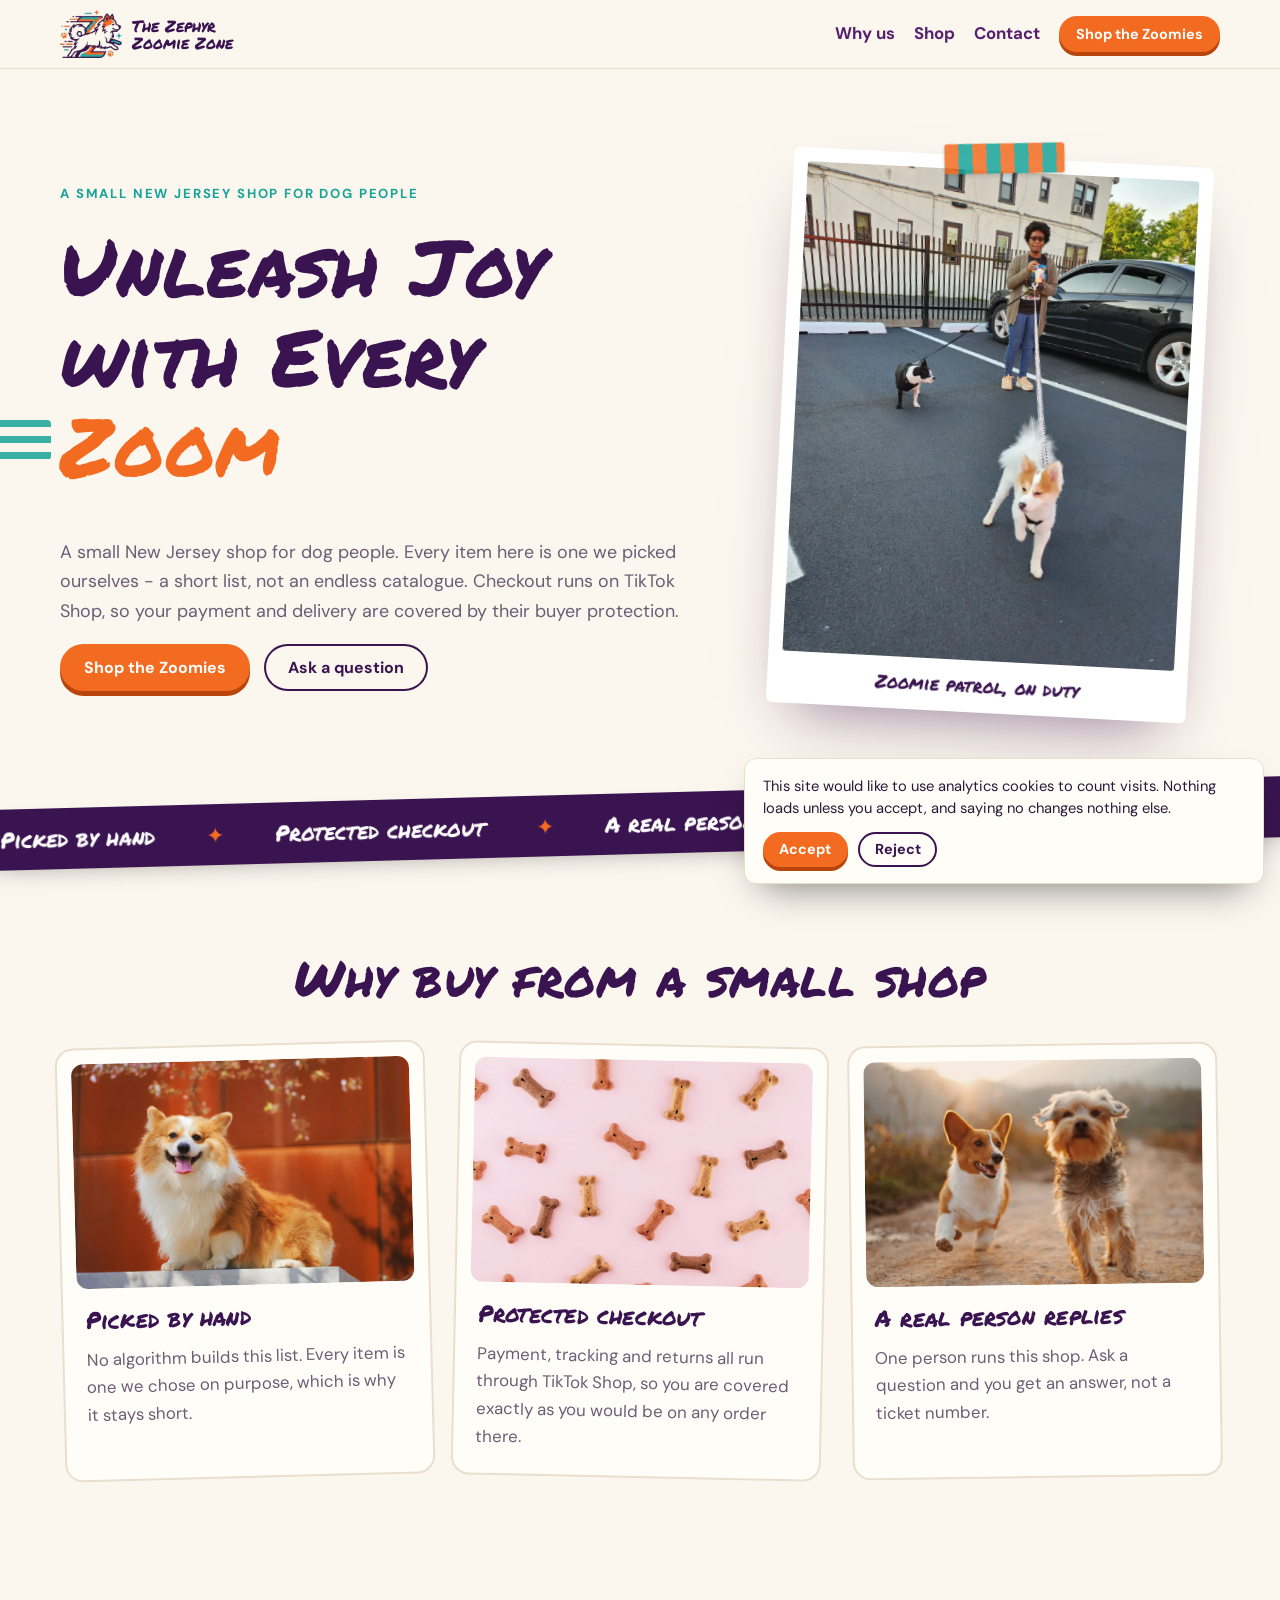
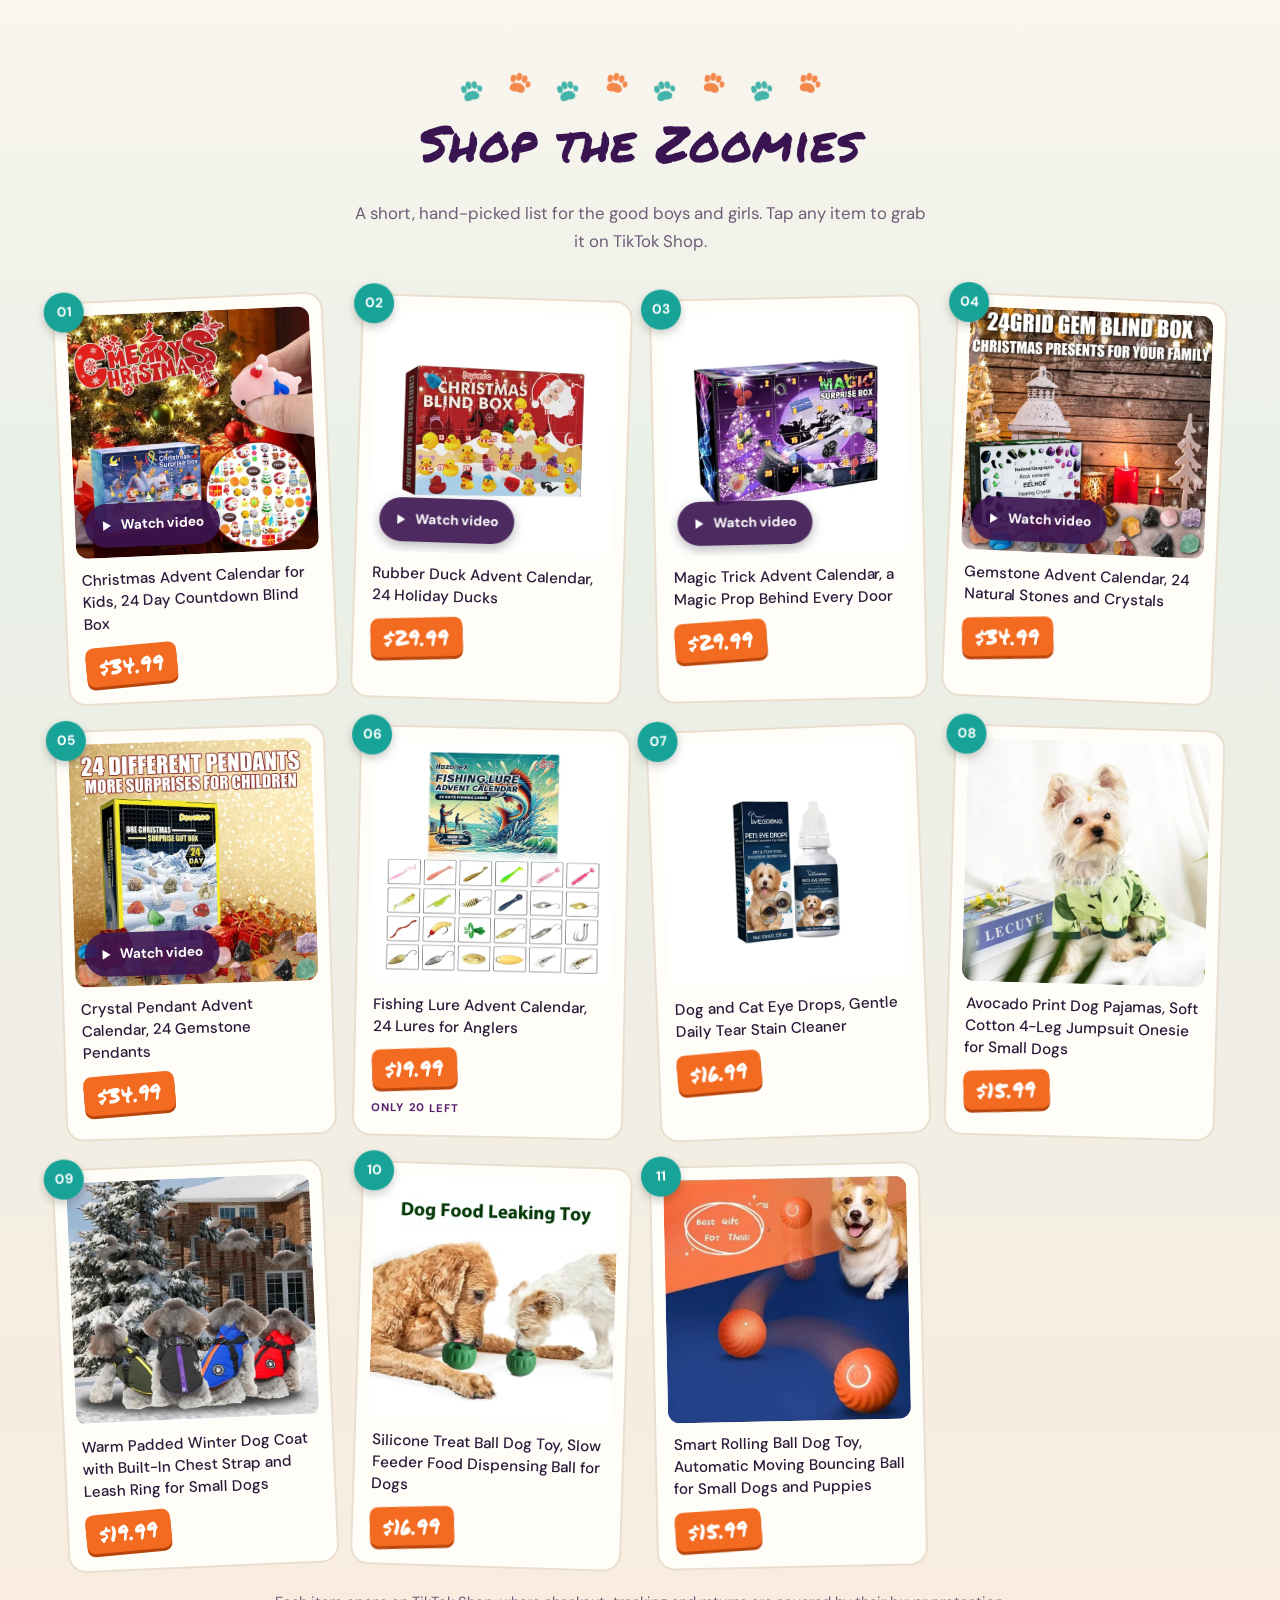
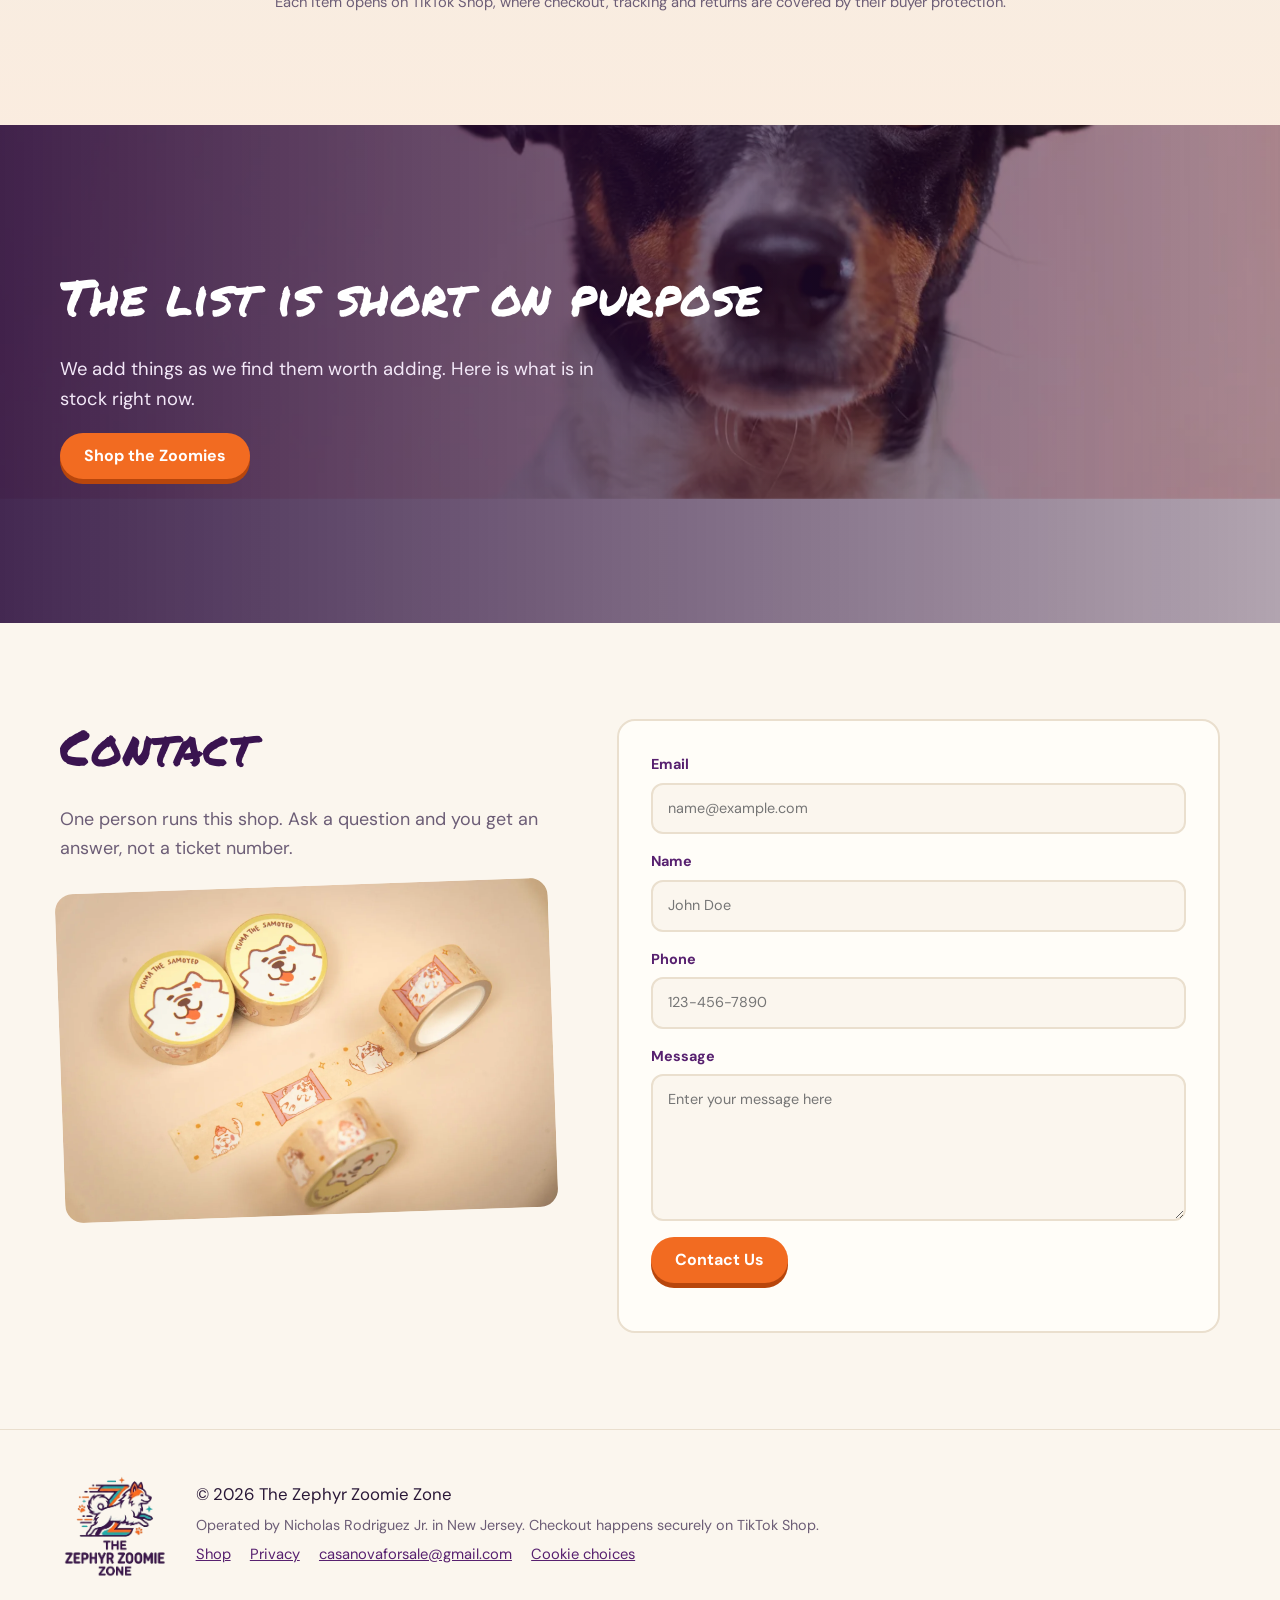
==== commit 15e40d2b: "Shop list from ATLAS: 11 products (2026-11-16)" ====
--- a/docs/index.html
+++ b/docs/index.html
@@ -117,39 +117,33 @@
         <a class="card-title card-link" href="https://www.tiktok.com/shop/pdp/1732679436000072641" target="_blank" rel="noopener">Dog and Cat Eye Drops, Gentle Daily Tear Stain Cleaner</a>
         <span class="card-price">$16.99</span>
       </article>
-      <article class="card" style="--r:1.6deg" data-product="1732679586363708353">
+      <article class="card" style="--r:1.6deg" data-product="1732827053735580609">
         <span class="card-no" aria-hidden="true">08</span>
-        <span class="card-img"><img src="assets/img/shop/1732679586363708353.webp" width="600" height="600" alt="Halloween countdown calendar with costumed rubber ducks" loading="lazy"><button class="card-play" type="button" data-video="assets/video/shop/1732679586363708353.mp4" data-poster="assets/video/shop/1732679586363708353.jpg" data-title="Halloween Countdown Calendar, 24 Costumed Rubber Ducks" data-href="https://www.tiktok.com/shop/pdp/1732679586363708353" aria-label="Watch video: Halloween Countdown Calendar, 24 Costumed Rubber Ducks"><svg viewBox="0 0 24 24" width="18" height="18" aria-hidden="true"><path d="M8 5.5v13l10.5-6.5z"/></svg><span>Watch video</span></button></span>
-        <a class="card-title card-link" href="https://www.tiktok.com/shop/pdp/1732679586363708353" target="_blank" rel="noopener">Halloween Countdown Calendar, 24 Costumed Rubber Ducks</a>
-        <span class="card-price">$29.99</span>
-      </article>
-      <article class="card" style="--r:-2.5deg" data-product="1732827053735580609">
-        <span class="card-no" aria-hidden="true">09</span>
         <span class="card-img"><img src="assets/img/shop/1732827053735580609.webp" width="600" height="600" alt="Avocado print dog pajamas, soft cotton 4-leg jumpsuit onesie for small dogs" loading="lazy"></span>
         <a class="card-title card-link" href="https://www.tiktok.com/shop/pdp/1732827053735580609" target="_blank" rel="noopener">Avocado Print Dog Pajamas, Soft Cotton 4-Leg Jumpsuit Onesie for Small Dogs</a>
         <span class="card-price">$15.99</span>
       </article>
-      <article class="card" style="--r:1.8deg" data-product="1732827057145746369">
-        <span class="card-no" aria-hidden="true">10</span>
+      <article class="card" style="--r:-2.5deg" data-product="1732827057145746369">
+        <span class="card-no" aria-hidden="true">09</span>
         <span class="card-img"><img src="assets/img/shop/1732827057145746369.webp" width="600" height="600" alt="Warm padded winter dog coat with built-in chest strap and leash ring for small dogs" loading="lazy"></span>
         <a class="card-title card-link" href="https://www.tiktok.com/shop/pdp/1732827057145746369" target="_blank" rel="noopener">Warm Padded Winter Dog Coat with Built-In Chest Strap and Leash Ring for Small Dogs</a>
         <span class="card-price">$19.99</span>
       </article>
-      <article class="card" style="--r:-1.2deg" data-product="1732827690681013185">
-        <span class="card-no" aria-hidden="true">11</span>
+      <article class="card" style="--r:1.8deg" data-product="1732827690681013185">
+        <span class="card-no" aria-hidden="true">10</span>
         <span class="card-img"><img src="assets/img/shop/1732827690681013185.webp" width="600" height="600" alt="Silicone treat ball dog toy, slow feeder food dispensing ball for dogs" loading="lazy"></span>
         <a class="card-title card-link" href="https://www.tiktok.com/shop/pdp/1732827690681013185" target="_blank" rel="noopener">Silicone Treat Ball Dog Toy, Slow Feeder Food Dispensing Ball for Dogs</a>
         <span class="card-price">$16.99</span>
       </article>
-      <article class="card" style="--r:2.4deg" data-product="1732827678303687617">
-        <span class="card-no" aria-hidden="true">12</span>
+      <article class="card" style="--r:-1.2deg" data-product="1732827678303687617">
+        <span class="card-no" aria-hidden="true">11</span>
         <span class="card-img"><img src="assets/img/shop/1732827678303687617.webp" width="600" height="600" alt="Smart rolling ball dog toy, automatic moving bouncing ball for small dogs and puppies" loading="lazy"></span>
         <a class="card-title card-link" href="https://www.tiktok.com/shop/pdp/1732827678303687617" target="_blank" rel="noopener">Smart Rolling Ball Dog Toy, Automatic Moving Bouncing Ball for Small Dogs and Puppies</a>
         <span class="card-price">$15.99</span>
       </article>
     </div>
     <p class="center note">Each item opens on TikTok Shop, where checkout, tracking and returns are covered by their buyer protection.</p>
-    <script type="application/ld+json">{"@context":"https://schema.org","@type":"ItemList","itemListElement":[{"@type":"ListItem","position":1,"item":{"@type":"Product","name":"Christmas Advent Calendar for Kids, 24 Day Countdown Blind Box","image":"https://zoomies.casanovanjpa.com/assets/img/shop/1732646825723139009.webp","sku":"1732646825723139009","offers":{"@type":"Offer","price":"34.99","priceCurrency":"USD","availability":"https://schema.org/InStock","url":"https://www.tiktok.com/shop/pdp/1732646825723139009"}}},{"@type":"ListItem","position":2,"item":{"@type":"Product","name":"Rubber Duck Advent Calendar, 24 Holiday Ducks","image":"https://zoomies.casanovanjpa.com/assets/img/shop/1732646861725864897.webp","sku":"1732646861725864897","offers":{"@type":"Offer","price":"29.99","priceCurrency":"USD","availability":"https://schema.org/InStock","url":"https://www.tiktok.com/shop/pdp/1732646861725864897"}}},{"@type":"ListItem","position":3,"item":{"@type":"Product","name":"Magic Trick Advent Calendar, a Magic Prop Behind Every Door","image":"https://zoomies.casanovanjpa.com/assets/img/shop/1732646774760051649.webp","sku":"1732646774760051649","offers":{"@type":"Offer","price":"29.99","priceCurrency":"USD","availability":"https://schema.org/InStock","url":"https://www.tiktok.com/shop/pdp/1732646774760051649"}}},{"@type":"ListItem","position":4,"item":{"@type":"Product","name":"Gemstone Advent Calendar, 24 Natural Stones and Crystals","image":"https://zoomies.casanovanjpa.com/assets/img/shop/1732679560535249857.webp","sku":"1732679560535249857","offers":{"@type":"Offer","price":"34.99","priceCurrency":"USD","availability":"https://schema.org/InStock","url":"https://www.tiktok.com/shop/pdp/1732679560535249857"}}},{"@type":"ListItem","position":5,"item":{"@type":"Product","name":"Crystal Pendant Advent Calendar, 24 Gemstone Pendants","image":"https://zoomies.casanovanjpa.com/assets/img/shop/1732679514351113153.webp","sku":"1732679514351113153","offers":{"@type":"Offer","price":"34.99","priceCurrency":"USD","availability":"https://schema.org/InStock","url":"https://www.tiktok.com/shop/pdp/1732679514351113153"}}},{"@type":"ListItem","position":6,"item":{"@type":"Product","name":"Fishing Lure Advent Calendar, 24 Lures for Anglers","image":"https://zoomies.casanovanjpa.com/assets/img/shop/1732713057454035905.webp","sku":"1732713057454035905","offers":{"@type":"Offer","price":"19.99","priceCurrency":"USD","availability":"https://schema.org/InStock","url":"https://www.tiktok.com/shop/pdp/1732713057454035905"}}},{"@type":"ListItem","position":7,"item":{"@type":"Product","name":"Dog and Cat Eye Drops, Gentle Daily Tear Stain Cleaner","image":"https://zoomies.casanovanjpa.com/assets/img/shop/1732679436000072641.webp","sku":"1732679436000072641","offers":{"@type":"Offer","price":"16.99","priceCurrency":"USD","availability":"https://schema.org/InStock","url":"https://www.tiktok.com/shop/pdp/1732679436000072641"}}},{"@type":"ListItem","position":8,"item":{"@type":"Product","name":"Halloween Countdown Calendar, 24 Costumed Rubber Ducks","image":"https://zoomies.casanovanjpa.com/assets/img/shop/1732679586363708353.webp","sku":"1732679586363708353","offers":{"@type":"Offer","price":"29.99","priceCurrency":"USD","availability":"https://schema.org/InStock","url":"https://www.tiktok.com/shop/pdp/1732679586363708353"}}},{"@type":"ListItem","position":9,"item":{"@type":"Product","name":"Avocado Print Dog Pajamas, Soft Cotton 4-Leg Jumpsuit Onesie for Small Dogs","image":"https://zoomies.casanovanjpa.com/assets/img/shop/1732827053735580609.webp","sku":"1732827053735580609","offers":{"@type":"Offer","price":"15.99","priceCurrency":"USD","availability":"https://schema.org/OutOfStock","url":"https://www.tiktok.com/shop/pdp/1732827053735580609"}}},{"@type":"ListItem","position":10,"item":{"@type":"Product","name":"Warm Padded Winter Dog Coat with Built-In Chest Strap and Leash Ring for Small Dogs","image":"https://zoomies.casanovanjpa.com/assets/img/shop/1732827057145746369.webp","sku":"1732827057145746369","offers":{"@type":"Offer","price":"19.99","priceCurrency":"USD","availability":"https://schema.org/InStock","url":"https://www.tiktok.com/shop/pdp/1732827057145746369"}}},{"@type":"ListItem","position":11,"item":{"@type":"Product","name":"Silicone Treat Ball Dog Toy, Slow Feeder Food Dispensing Ball for Dogs","image":"https://zoomies.casanovanjpa.com/assets/img/shop/1732827690681013185.webp","sku":"1732827690681013185","offers":{"@type":"Offer","price":"16.99","priceCurrency":"USD","availability":"https://schema.org/InStock","url":"https://www.tiktok.com/shop/pdp/1732827690681013185"}}},{"@type":"ListItem","position":12,"item":{"@type":"Product","name":"Smart Rolling Ball Dog Toy, Automatic Moving Bouncing Ball for Small Dogs and Puppies","image":"https://zoomies.casanovanjpa.com/assets/img/shop/1732827678303687617.webp","sku":"1732827678303687617","offers":{"@type":"Offer","price":"15.99","priceCurrency":"USD","availability":"https://schema.org/OutOfStock","url":"https://www.tiktok.com/shop/pdp/1732827678303687617"}}}]}</script>
+    <script type="application/ld+json">{"@context":"https://schema.org","@type":"ItemList","itemListElement":[{"@type":"ListItem","position":1,"item":{"@type":"Product","name":"Christmas Advent Calendar for Kids, 24 Day Countdown Blind Box","image":"https://zoomies.casanovanjpa.com/assets/img/shop/1732646825723139009.webp","sku":"1732646825723139009","offers":{"@type":"Offer","price":"34.99","priceCurrency":"USD","availability":"https://schema.org/InStock","url":"https://www.tiktok.com/shop/pdp/1732646825723139009"}}},{"@type":"ListItem","position":2,"item":{"@type":"Product","name":"Rubber Duck Advent Calendar, 24 Holiday Ducks","image":"https://zoomies.casanovanjpa.com/assets/img/shop/1732646861725864897.webp","sku":"1732646861725864897","offers":{"@type":"Offer","price":"29.99","priceCurrency":"USD","availability":"https://schema.org/InStock","url":"https://www.tiktok.com/shop/pdp/1732646861725864897"}}},{"@type":"ListItem","position":3,"item":{"@type":"Product","name":"Magic Trick Advent Calendar, a Magic Prop Behind Every Door","image":"https://zoomies.casanovanjpa.com/assets/img/shop/1732646774760051649.webp","sku":"1732646774760051649","offers":{"@type":"Offer","price":"29.99","priceCurrency":"USD","availability":"https://schema.org/InStock","url":"https://www.tiktok.com/shop/pdp/1732646774760051649"}}},{"@type":"ListItem","position":4,"item":{"@type":"Product","name":"Gemstone Advent Calendar, 24 Natural Stones and Crystals","image":"https://zoomies.casanovanjpa.com/assets/img/shop/1732679560535249857.webp","sku":"1732679560535249857","offers":{"@type":"Offer","price":"34.99","priceCurrency":"USD","availability":"https://schema.org/InStock","url":"https://www.tiktok.com/shop/pdp/1732679560535249857"}}},{"@type":"ListItem","position":5,"item":{"@type":"Product","name":"Crystal Pendant Advent Calendar, 24 Gemstone Pendants","image":"https://zoomies.casanovanjpa.com/assets/img/shop/1732679514351113153.webp","sku":"1732679514351113153","offers":{"@type":"Offer","price":"34.99","priceCurrency":"USD","availability":"https://schema.org/InStock","url":"https://www.tiktok.com/shop/pdp/1732679514351113153"}}},{"@type":"ListItem","position":6,"item":{"@type":"Product","name":"Fishing Lure Advent Calendar, 24 Lures for Anglers","image":"https://zoomies.casanovanjpa.com/assets/img/shop/1732713057454035905.webp","sku":"1732713057454035905","offers":{"@type":"Offer","price":"19.99","priceCurrency":"USD","availability":"https://schema.org/InStock","url":"https://www.tiktok.com/shop/pdp/1732713057454035905"}}},{"@type":"ListItem","position":7,"item":{"@type":"Product","name":"Dog and Cat Eye Drops, Gentle Daily Tear Stain Cleaner","image":"https://zoomies.casanovanjpa.com/assets/img/shop/1732679436000072641.webp","sku":"1732679436000072641","offers":{"@type":"Offer","price":"16.99","priceCurrency":"USD","availability":"https://schema.org/InStock","url":"https://www.tiktok.com/shop/pdp/1732679436000072641"}}},{"@type":"ListItem","position":8,"item":{"@type":"Product","name":"Avocado Print Dog Pajamas, Soft Cotton 4-Leg Jumpsuit Onesie for Small Dogs","image":"https://zoomies.casanovanjpa.com/assets/img/shop/1732827053735580609.webp","sku":"1732827053735580609","offers":{"@type":"Offer","price":"15.99","priceCurrency":"USD","availability":"https://schema.org/OutOfStock","url":"https://www.tiktok.com/shop/pdp/1732827053735580609"}}},{"@type":"ListItem","position":9,"item":{"@type":"Product","name":"Warm Padded Winter Dog Coat with Built-In Chest Strap and Leash Ring for Small Dogs","image":"https://zoomies.casanovanjpa.com/assets/img/shop/1732827057145746369.webp","sku":"1732827057145746369","offers":{"@type":"Offer","price":"19.99","priceCurrency":"USD","availability":"https://schema.org/InStock","url":"https://www.tiktok.com/shop/pdp/1732827057145746369"}}},{"@type":"ListItem","position":10,"item":{"@type":"Product","name":"Silicone Treat Ball Dog Toy, Slow Feeder Food Dispensing Ball for Dogs","image":"https://zoomies.casanovanjpa.com/assets/img/shop/1732827690681013185.webp","sku":"1732827690681013185","offers":{"@type":"Offer","price":"16.99","priceCurrency":"USD","availability":"https://schema.org/InStock","url":"https://www.tiktok.com/shop/pdp/1732827690681013185"}}},{"@type":"ListItem","position":11,"item":{"@type":"Product","name":"Smart Rolling Ball Dog Toy, Automatic Moving Bouncing Ball for Small Dogs and Puppies","image":"https://zoomies.casanovanjpa.com/assets/img/shop/1732827678303687617.webp","sku":"1732827678303687617","offers":{"@type":"Offer","price":"15.99","priceCurrency":"USD","availability":"https://schema.org/OutOfStock","url":"https://www.tiktok.com/shop/pdp/1732827678303687617"}}}]}</script>
   </div>
 </section>
 
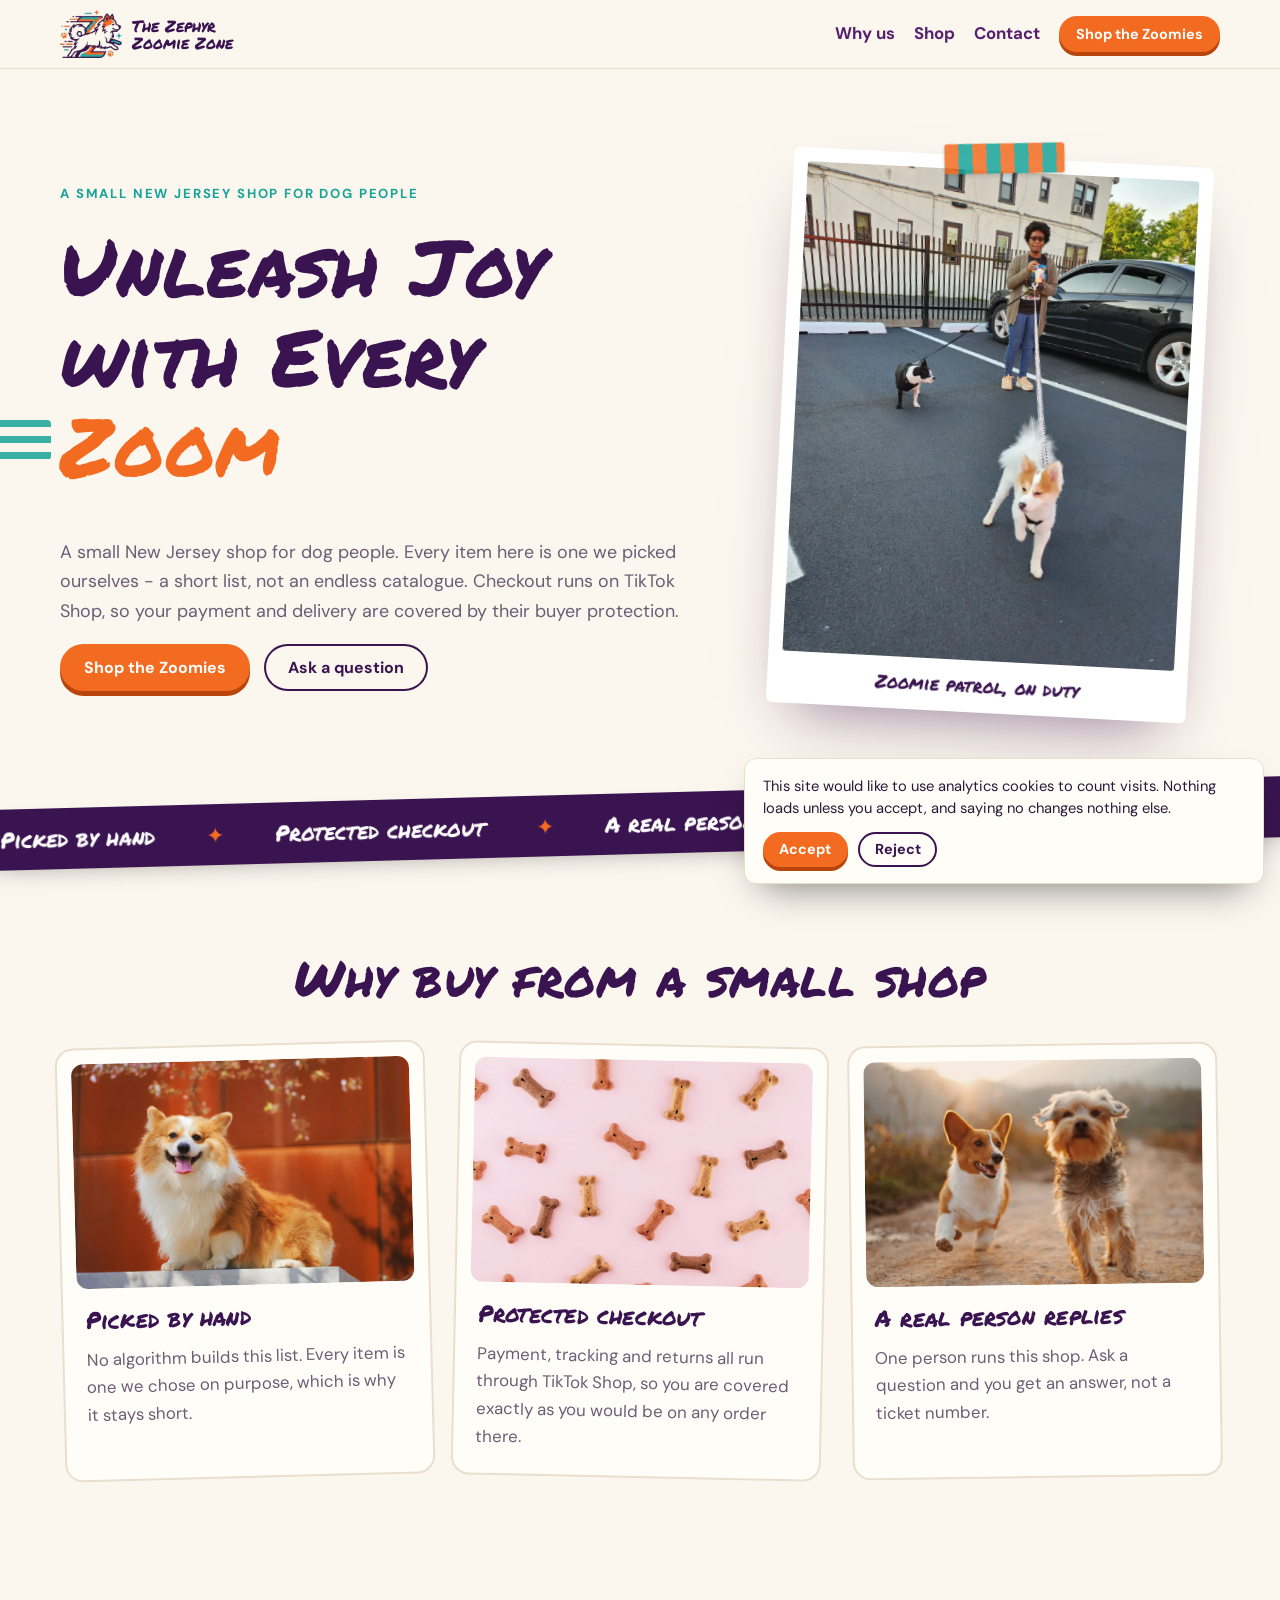
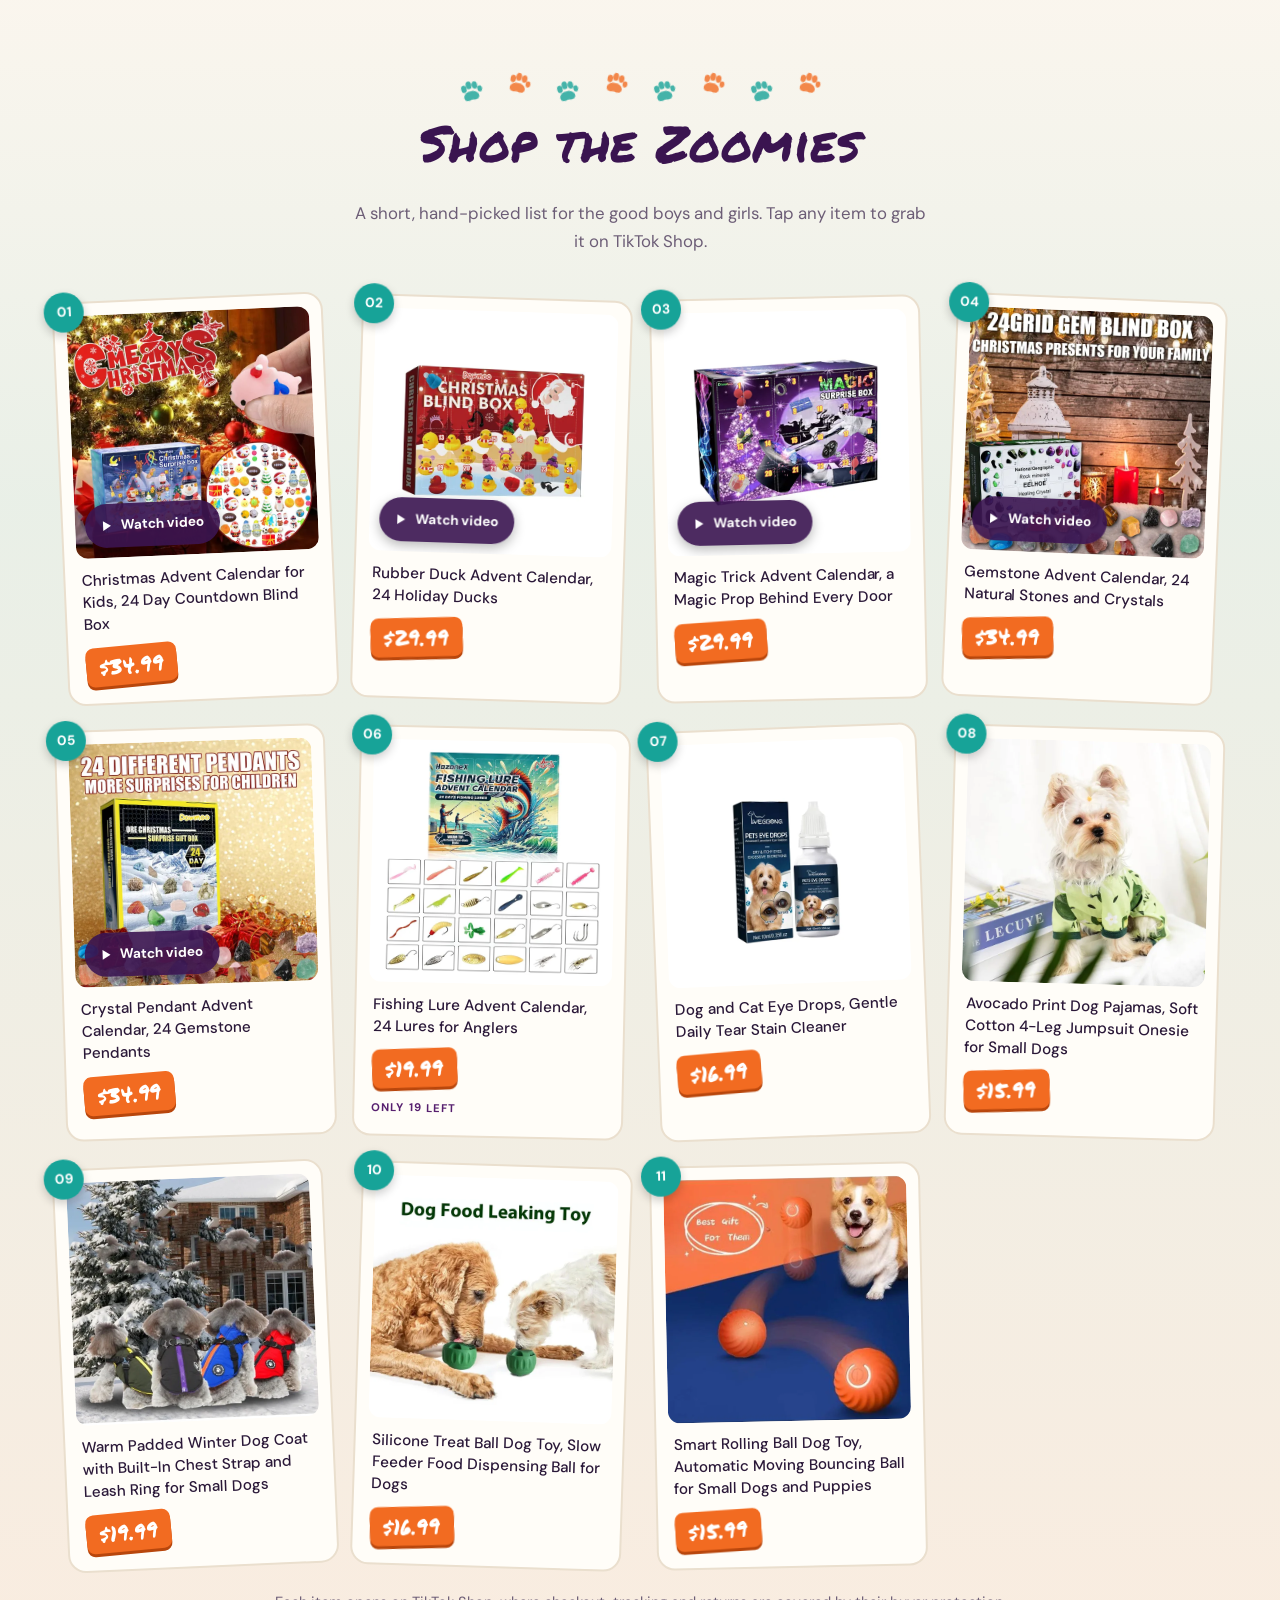
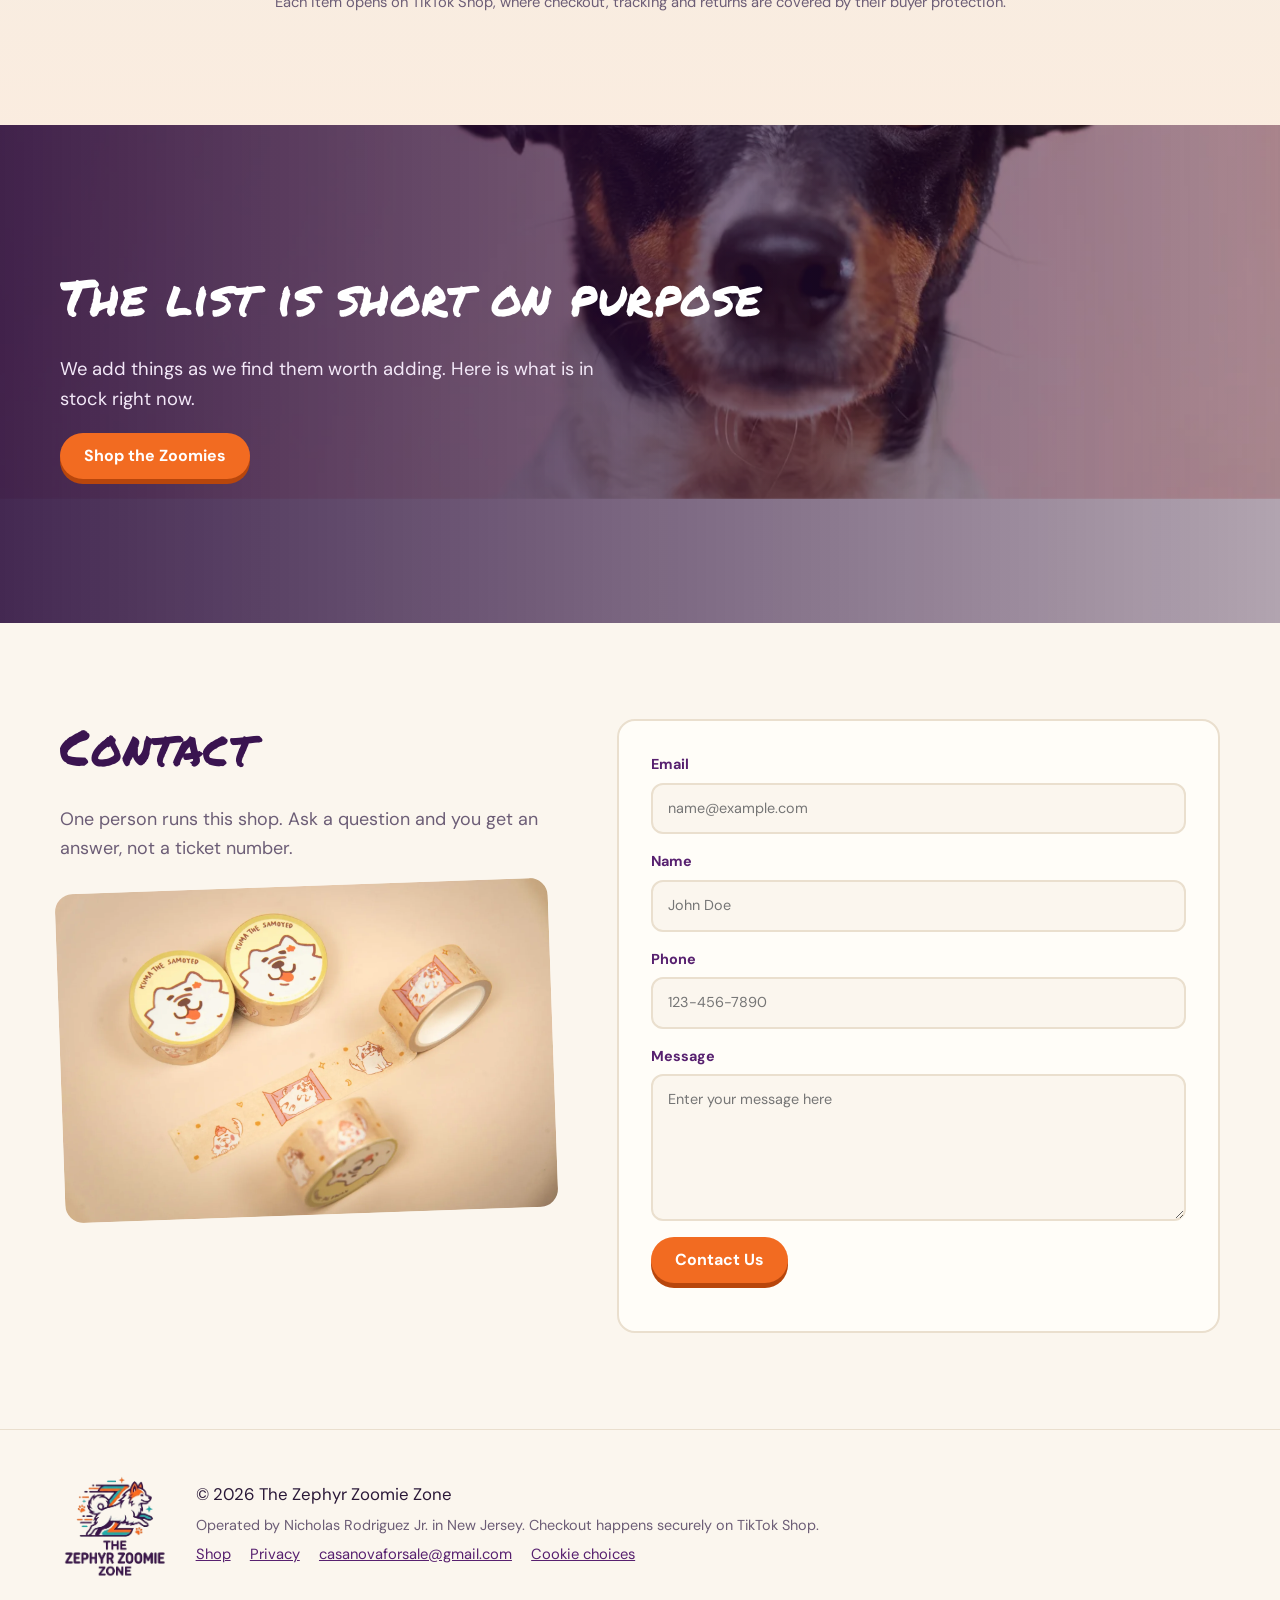
==== commit 476fea6c: "Shop list from ATLAS: 11 products (2026-11-16)" ====
--- a/docs/index.html
+++ b/docs/index.html
@@ -109,7 +109,7 @@
         <span class="card-img"><img src="assets/img/shop/1732713057454035905.webp" width="600" height="600" alt="Fishing lure advent calendar with 24 lures" loading="lazy"></span>
         <a class="card-title card-link" href="https://www.tiktok.com/shop/pdp/1732713057454035905" target="_blank" rel="noopener">Fishing Lure Advent Calendar, 24 Lures for Anglers</a>
         <span class="card-price">$19.99</span>
-        <span class="card-flag">Only 20 left</span>
+        <span class="card-flag">Only 19 left</span>
       </article>
       <article class="card" style="--r:-2.2deg" data-product="1732679436000072641">
         <span class="card-no" aria-hidden="true">07</span>
@@ -143,7 +143,7 @@
       </article>
     </div>
     <p class="center note">Each item opens on TikTok Shop, where checkout, tracking and returns are covered by their buyer protection.</p>
-    <script type="application/ld+json">{"@context":"https://schema.org","@type":"ItemList","itemListElement":[{"@type":"ListItem","position":1,"item":{"@type":"Product","name":"Christmas Advent Calendar for Kids, 24 Day Countdown Blind Box","image":"https://zoomies.casanovanjpa.com/assets/img/shop/1732646825723139009.webp","sku":"1732646825723139009","offers":{"@type":"Offer","price":"34.99","priceCurrency":"USD","availability":"https://schema.org/InStock","url":"https://www.tiktok.com/shop/pdp/1732646825723139009"}}},{"@type":"ListItem","position":2,"item":{"@type":"Product","name":"Rubber Duck Advent Calendar, 24 Holiday Ducks","image":"https://zoomies.casanovanjpa.com/assets/img/shop/1732646861725864897.webp","sku":"1732646861725864897","offers":{"@type":"Offer","price":"29.99","priceCurrency":"USD","availability":"https://schema.org/InStock","url":"https://www.tiktok.com/shop/pdp/1732646861725864897"}}},{"@type":"ListItem","position":3,"item":{"@type":"Product","name":"Magic Trick Advent Calendar, a Magic Prop Behind Every Door","image":"https://zoomies.casanovanjpa.com/assets/img/shop/1732646774760051649.webp","sku":"1732646774760051649","offers":{"@type":"Offer","price":"29.99","priceCurrency":"USD","availability":"https://schema.org/InStock","url":"https://www.tiktok.com/shop/pdp/1732646774760051649"}}},{"@type":"ListItem","position":4,"item":{"@type":"Product","name":"Gemstone Advent Calendar, 24 Natural Stones and Crystals","image":"https://zoomies.casanovanjpa.com/assets/img/shop/1732679560535249857.webp","sku":"1732679560535249857","offers":{"@type":"Offer","price":"34.99","priceCurrency":"USD","availability":"https://schema.org/InStock","url":"https://www.tiktok.com/shop/pdp/1732679560535249857"}}},{"@type":"ListItem","position":5,"item":{"@type":"Product","name":"Crystal Pendant Advent Calendar, 24 Gemstone Pendants","image":"https://zoomies.casanovanjpa.com/assets/img/shop/1732679514351113153.webp","sku":"1732679514351113153","offers":{"@type":"Offer","price":"34.99","priceCurrency":"USD","availability":"https://schema.org/InStock","url":"https://www.tiktok.com/shop/pdp/1732679514351113153"}}},{"@type":"ListItem","position":6,"item":{"@type":"Product","name":"Fishing Lure Advent Calendar, 24 Lures for Anglers","image":"https://zoomies.casanovanjpa.com/assets/img/shop/1732713057454035905.webp","sku":"1732713057454035905","offers":{"@type":"Offer","price":"19.99","priceCurrency":"USD","availability":"https://schema.org/InStock","url":"https://www.tiktok.com/shop/pdp/1732713057454035905"}}},{"@type":"ListItem","position":7,"item":{"@type":"Product","name":"Dog and Cat Eye Drops, Gentle Daily Tear Stain Cleaner","image":"https://zoomies.casanovanjpa.com/assets/img/shop/1732679436000072641.webp","sku":"1732679436000072641","offers":{"@type":"Offer","price":"16.99","priceCurrency":"USD","availability":"https://schema.org/InStock","url":"https://www.tiktok.com/shop/pdp/1732679436000072641"}}},{"@type":"ListItem","position":8,"item":{"@type":"Product","name":"Avocado Print Dog Pajamas, Soft Cotton 4-Leg Jumpsuit Onesie for Small Dogs","image":"https://zoomies.casanovanjpa.com/assets/img/shop/1732827053735580609.webp","sku":"1732827053735580609","offers":{"@type":"Offer","price":"15.99","priceCurrency":"USD","availability":"https://schema.org/OutOfStock","url":"https://www.tiktok.com/shop/pdp/1732827053735580609"}}},{"@type":"ListItem","position":9,"item":{"@type":"Product","name":"Warm Padded Winter Dog Coat with Built-In Chest Strap and Leash Ring for Small Dogs","image":"https://zoomies.casanovanjpa.com/assets/img/shop/1732827057145746369.webp","sku":"1732827057145746369","offers":{"@type":"Offer","price":"19.99","priceCurrency":"USD","availability":"https://schema.org/InStock","url":"https://www.tiktok.com/shop/pdp/1732827057145746369"}}},{"@type":"ListItem","position":10,"item":{"@type":"Product","name":"Silicone Treat Ball Dog Toy, Slow Feeder Food Dispensing Ball for Dogs","image":"https://zoomies.casanovanjpa.com/assets/img/shop/1732827690681013185.webp","sku":"1732827690681013185","offers":{"@type":"Offer","price":"16.99","priceCurrency":"USD","availability":"https://schema.org/InStock","url":"https://www.tiktok.com/shop/pdp/1732827690681013185"}}},{"@type":"ListItem","position":11,"item":{"@type":"Product","name":"Smart Rolling Ball Dog Toy, Automatic Moving Bouncing Ball for Small Dogs and Puppies","image":"https://zoomies.casanovanjpa.com/assets/img/shop/1732827678303687617.webp","sku":"1732827678303687617","offers":{"@type":"Offer","price":"15.99","priceCurrency":"USD","availability":"https://schema.org/OutOfStock","url":"https://www.tiktok.com/shop/pdp/1732827678303687617"}}}]}</script>
+    <script type="application/ld+json">{"@context":"https://schema.org","@type":"ItemList","itemListElement":[{"@type":"ListItem","position":1,"item":{"@type":"Product","name":"Christmas Advent Calendar for Kids, 24 Day Countdown Blind Box","image":"https://zoomies.casanovanjpa.com/assets/img/shop/1732646825723139009.webp","sku":"1732646825723139009","offers":{"@type":"Offer","price":"34.99","priceCurrency":"USD","availability":"https://schema.org/InStock","url":"https://www.tiktok.com/shop/pdp/1732646825723139009"}}},{"@type":"ListItem","position":2,"item":{"@type":"Product","name":"Rubber Duck Advent Calendar, 24 Holiday Ducks","image":"https://zoomies.casanovanjpa.com/assets/img/shop/1732646861725864897.webp","sku":"1732646861725864897","offers":{"@type":"Offer","price":"29.99","priceCurrency":"USD","availability":"https://schema.org/InStock","url":"https://www.tiktok.com/shop/pdp/1732646861725864897"}}},{"@type":"ListItem","position":3,"item":{"@type":"Product","name":"Magic Trick Advent Calendar, a Magic Prop Behind Every Door","image":"https://zoomies.casanovanjpa.com/assets/img/shop/1732646774760051649.webp","sku":"1732646774760051649","offers":{"@type":"Offer","price":"29.99","priceCurrency":"USD","availability":"https://schema.org/InStock","url":"https://www.tiktok.com/shop/pdp/1732646774760051649"}}},{"@type":"ListItem","position":4,"item":{"@type":"Product","name":"Gemstone Advent Calendar, 24 Natural Stones and Crystals","image":"https://zoomies.casanovanjpa.com/assets/img/shop/1732679560535249857.webp","sku":"1732679560535249857","offers":{"@type":"Offer","price":"34.99","priceCurrency":"USD","availability":"https://schema.org/InStock","url":"https://www.tiktok.com/shop/pdp/1732679560535249857"}}},{"@type":"ListItem","position":5,"item":{"@type":"Product","name":"Crystal Pendant Advent Calendar, 24 Gemstone Pendants","image":"https://zoomies.casanovanjpa.com/assets/img/shop/1732679514351113153.webp","sku":"1732679514351113153","offers":{"@type":"Offer","price":"34.99","priceCurrency":"USD","availability":"https://schema.org/InStock","url":"https://www.tiktok.com/shop/pdp/1732679514351113153"}}},{"@type":"ListItem","position":6,"item":{"@type":"Product","name":"Fishing Lure Advent Calendar, 24 Lures for Anglers","image":"https://zoomies.casanovanjpa.com/assets/img/shop/1732713057454035905.webp","sku":"1732713057454035905","offers":{"@type":"Offer","price":"19.99","priceCurrency":"USD","availability":"https://schema.org/InStock","url":"https://www.tiktok.com/shop/pdp/1732713057454035905"}}},{"@type":"ListItem","position":7,"item":{"@type":"Product","name":"Dog and Cat Eye Drops, Gentle Daily Tear Stain Cleaner","image":"https://zoomies.casanovanjpa.com/assets/img/shop/1732679436000072641.webp","sku":"1732679436000072641","offers":{"@type":"Offer","price":"16.99","priceCurrency":"USD","availability":"https://schema.org/InStock","url":"https://www.tiktok.com/shop/pdp/1732679436000072641"}}},{"@type":"ListItem","position":8,"item":{"@type":"Product","name":"Avocado Print Dog Pajamas, Soft Cotton 4-Leg Jumpsuit Onesie for Small Dogs","image":"https://zoomies.casanovanjpa.com/assets/img/shop/1732827053735580609.webp","sku":"1732827053735580609","offers":{"@type":"Offer","price":"15.99","priceCurrency":"USD","availability":"https://schema.org/InStock","url":"https://www.tiktok.com/shop/pdp/1732827053735580609"}}},{"@type":"ListItem","position":9,"item":{"@type":"Product","name":"Warm Padded Winter Dog Coat with Built-In Chest Strap and Leash Ring for Small Dogs","image":"https://zoomies.casanovanjpa.com/assets/img/shop/1732827057145746369.webp","sku":"1732827057145746369","offers":{"@type":"Offer","price":"19.99","priceCurrency":"USD","availability":"https://schema.org/InStock","url":"https://www.tiktok.com/shop/pdp/1732827057145746369"}}},{"@type":"ListItem","position":10,"item":{"@type":"Product","name":"Silicone Treat Ball Dog Toy, Slow Feeder Food Dispensing Ball for Dogs","image":"https://zoomies.casanovanjpa.com/assets/img/shop/1732827690681013185.webp","sku":"1732827690681013185","offers":{"@type":"Offer","price":"16.99","priceCurrency":"USD","availability":"https://schema.org/InStock","url":"https://www.tiktok.com/shop/pdp/1732827690681013185"}}},{"@type":"ListItem","position":11,"item":{"@type":"Product","name":"Smart Rolling Ball Dog Toy, Automatic Moving Bouncing Ball for Small Dogs and Puppies","image":"https://zoomies.casanovanjpa.com/assets/img/shop/1732827678303687617.webp","sku":"1732827678303687617","offers":{"@type":"Offer","price":"15.99","priceCurrency":"USD","availability":"https://schema.org/InStock","url":"https://www.tiktok.com/shop/pdp/1732827678303687617"}}}]}</script>
   </div>
 </section>
 
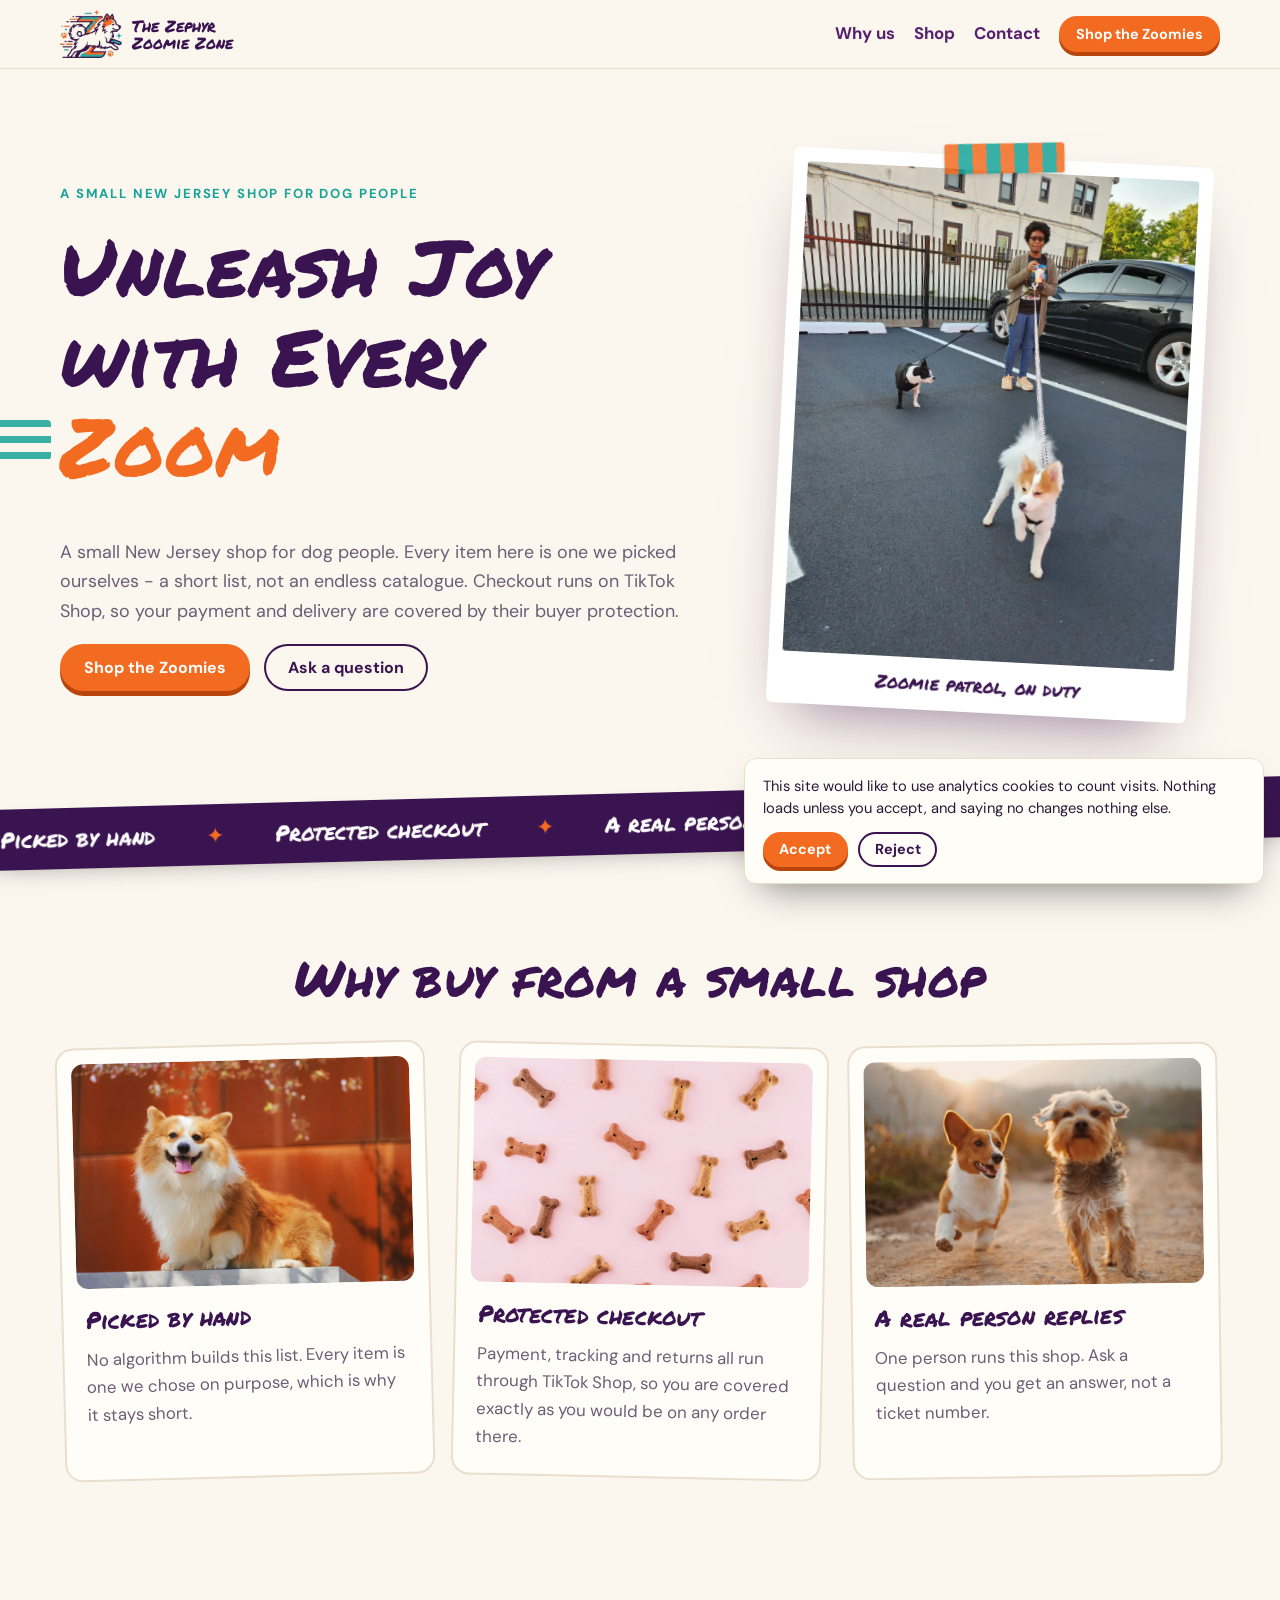
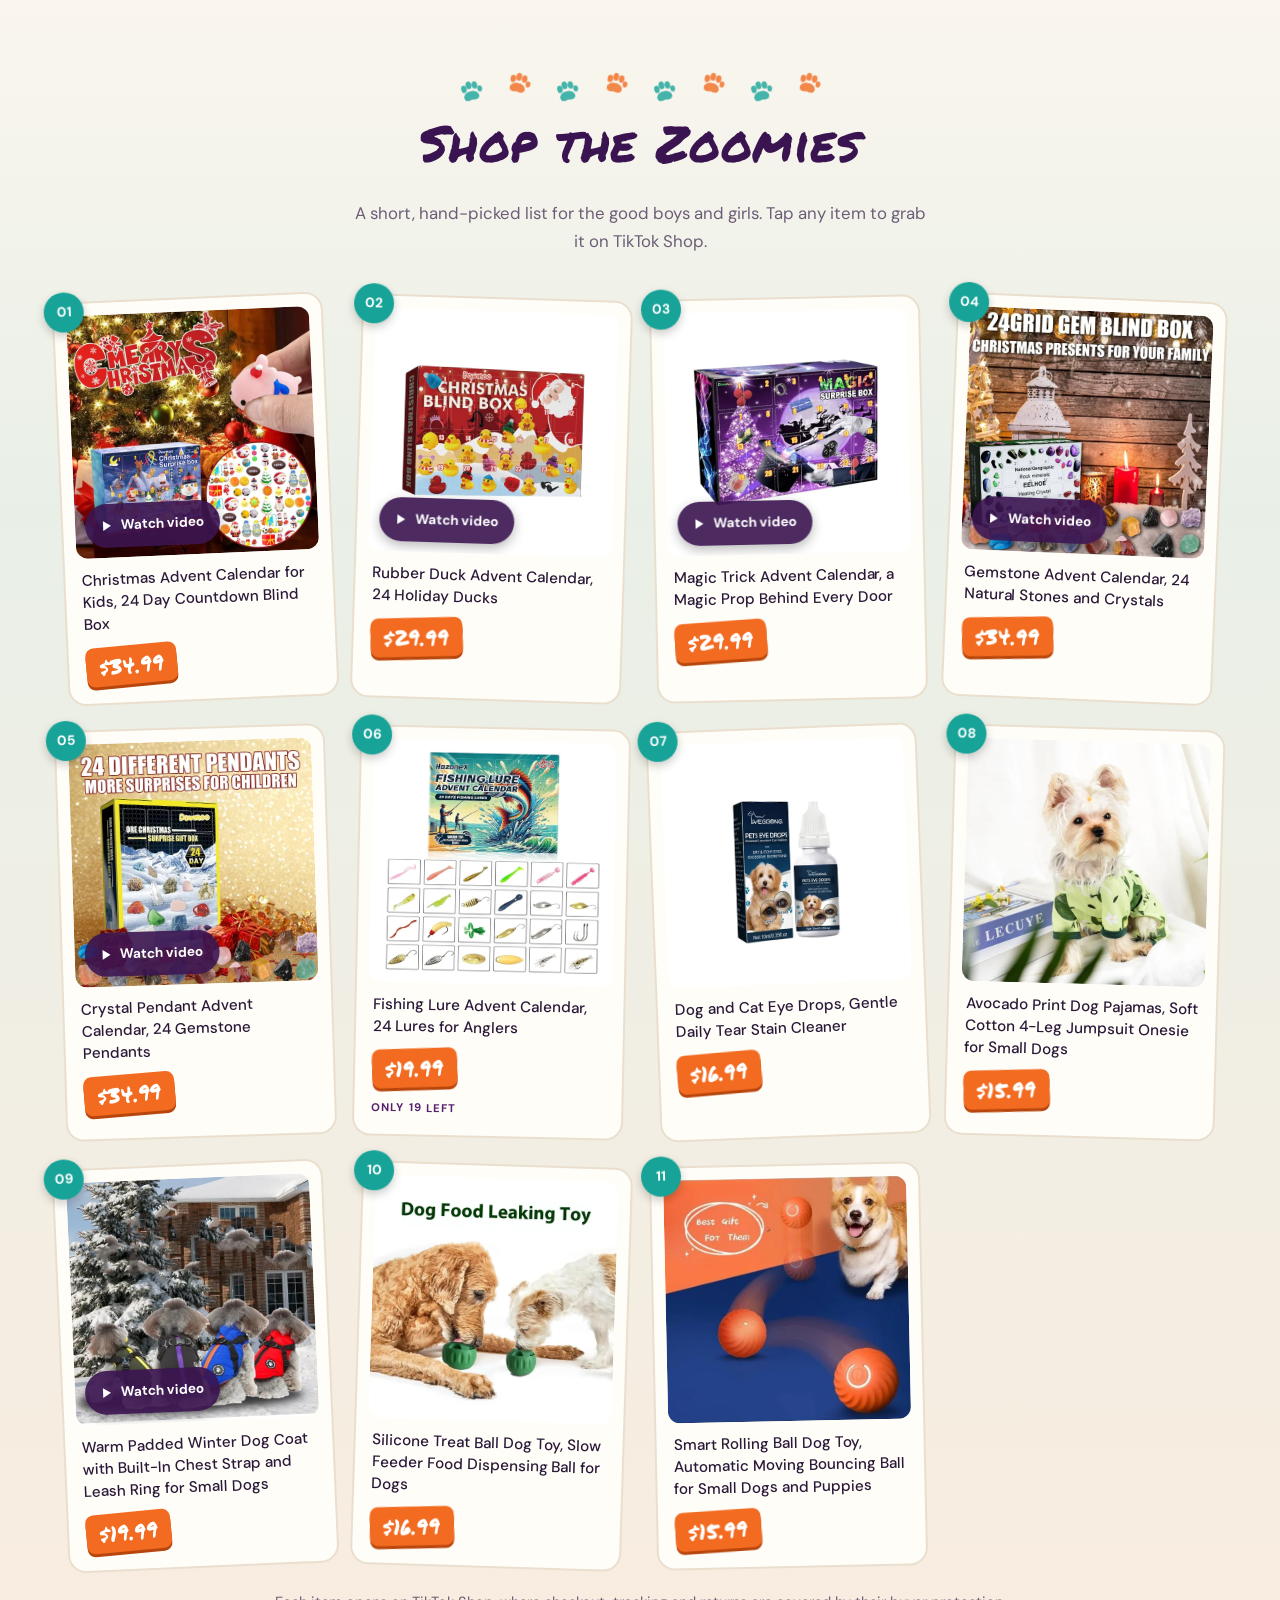
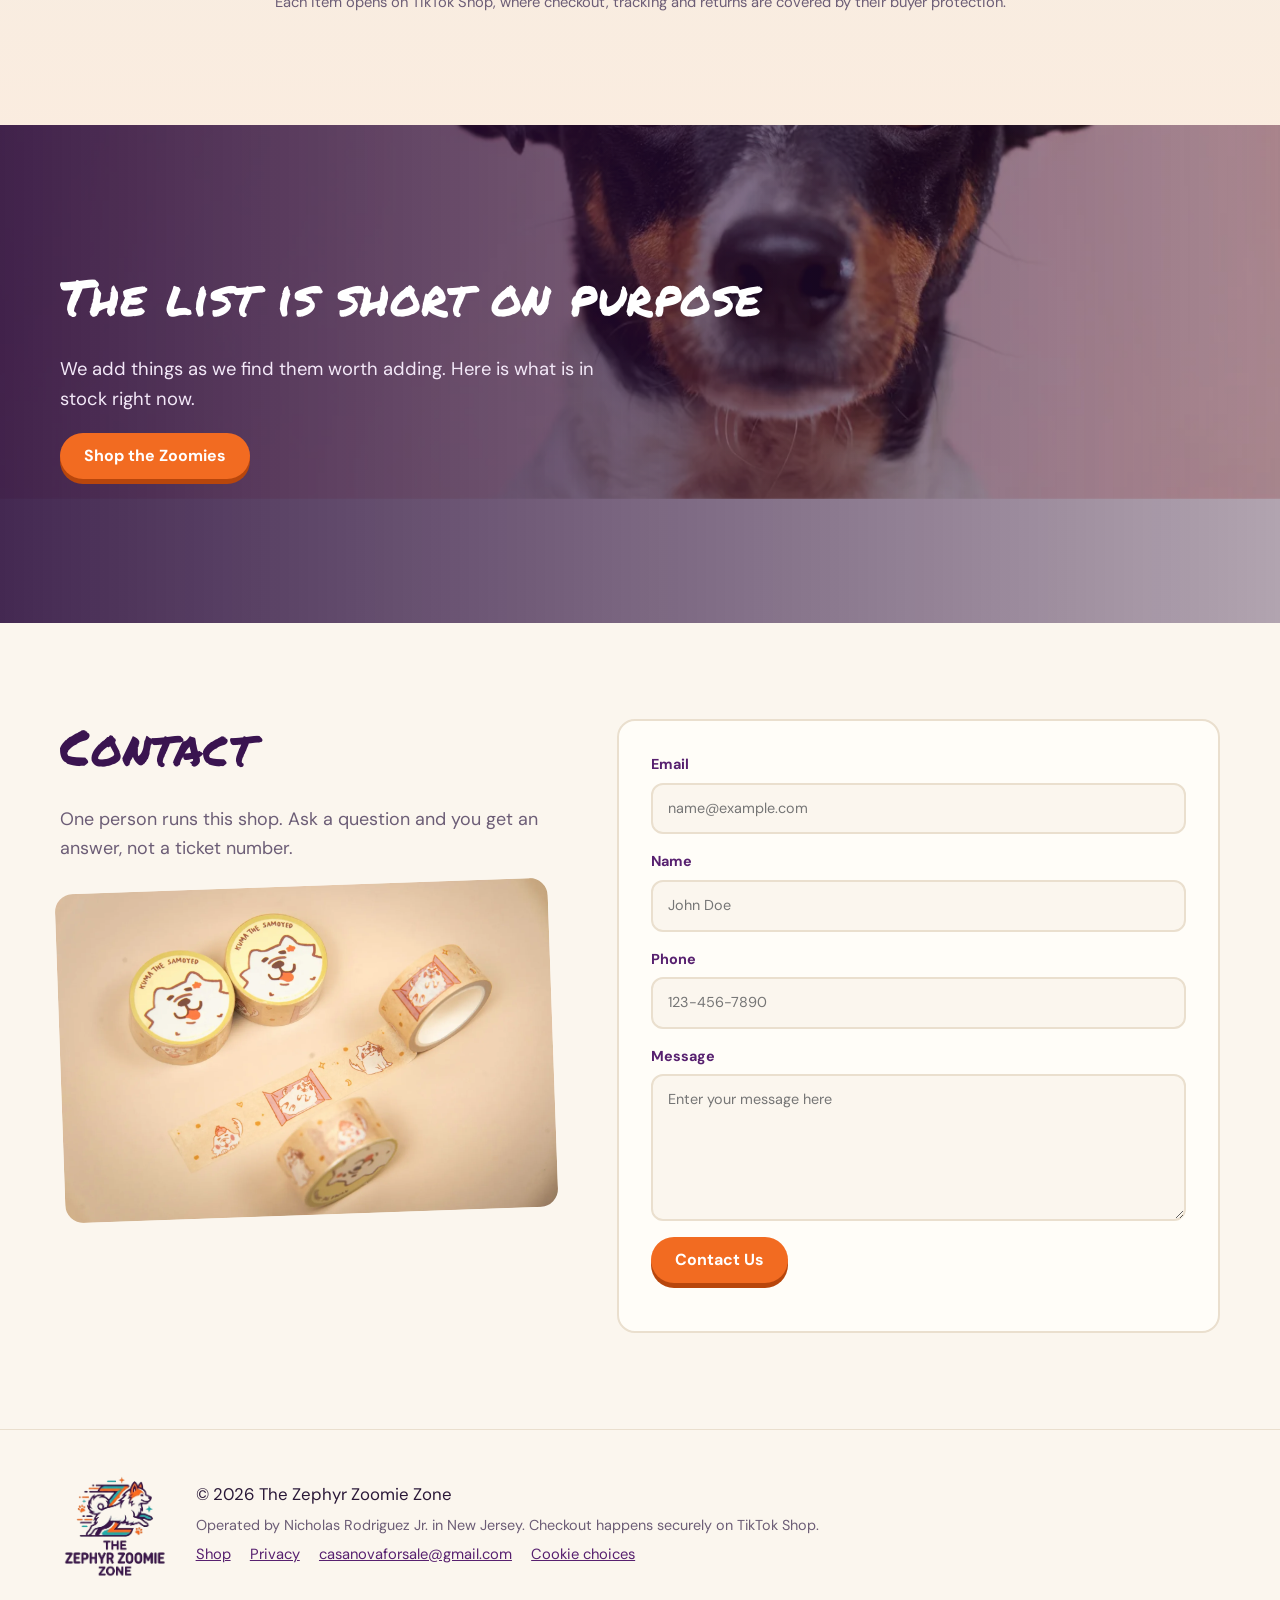
==== commit 2b3df5da: "Product video from ATLAS for 1732827057145746369 (2026-11-16)" ====
--- a/docs/index.html
+++ b/docs/index.html
@@ -125,7 +125,7 @@
       </article>
       <article class="card" style="--r:-2.5deg" data-product="1732827057145746369">
         <span class="card-no" aria-hidden="true">09</span>
-        <span class="card-img"><img src="assets/img/shop/1732827057145746369.webp" width="600" height="600" alt="Warm padded winter dog coat with built-in chest strap and leash ring for small dogs" loading="lazy"></span>
+        <span class="card-img"><img src="assets/img/shop/1732827057145746369.webp" width="600" height="600" alt="Warm padded winter dog coat with built-in chest strap and leash ring for small dogs" loading="lazy"><button class="card-play" type="button" data-video="assets/video/shop/1732827057145746369.mp4" data-poster="assets/video/shop/1732827057145746369.jpg" data-title="Warm Padded Winter Dog Coat with Built-In Chest Strap and Leash Ring for Small Dogs" data-href="https://www.tiktok.com/shop/pdp/1732827057145746369" aria-label="Watch video: Warm Padded Winter Dog Coat with Built-In Chest Strap and Leash Ring for Small Dogs"><svg viewBox="0 0 24 24" width="18" height="18" aria-hidden="true"><path d="M8 5.5v13l10.5-6.5z"/></svg><span>Watch video</span></button></span>
         <a class="card-title card-link" href="https://www.tiktok.com/shop/pdp/1732827057145746369" target="_blank" rel="noopener">Warm Padded Winter Dog Coat with Built-In Chest Strap and Leash Ring for Small Dogs</a>
         <span class="card-price">$19.99</span>
       </article>
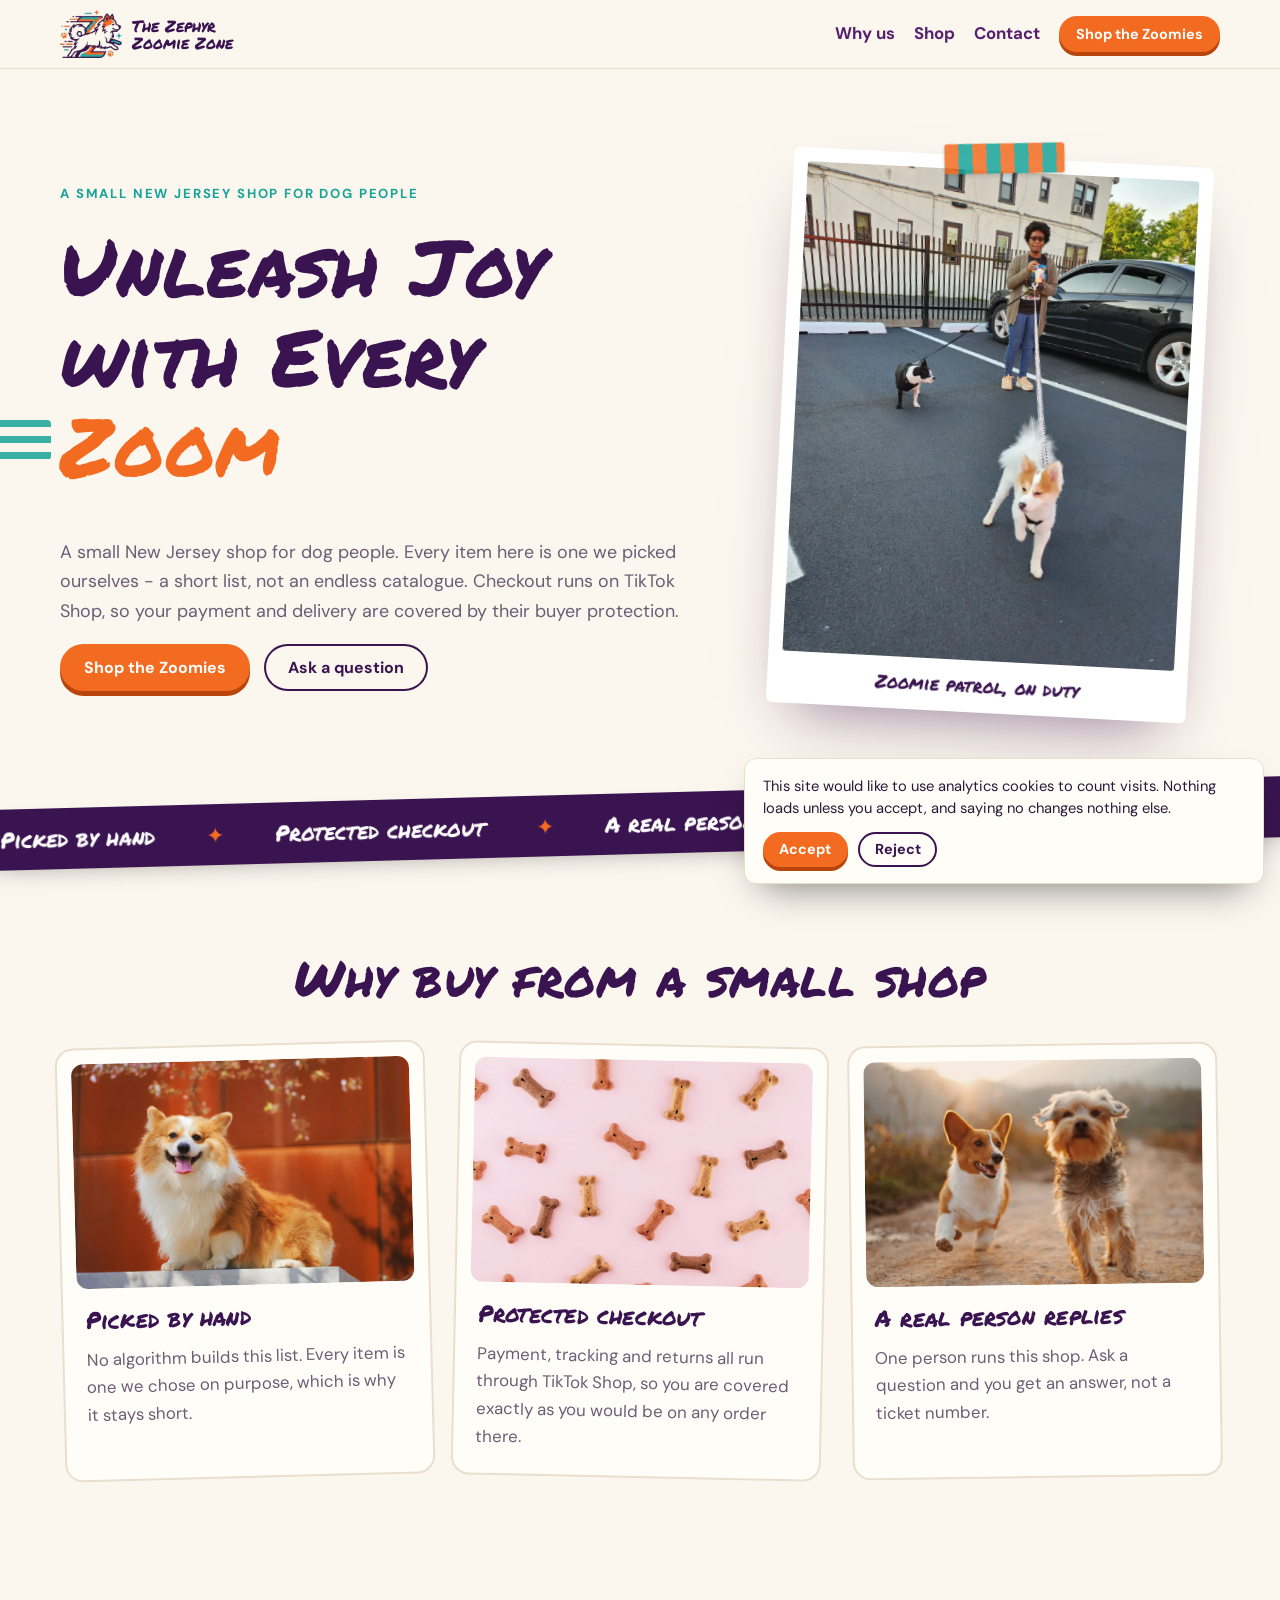
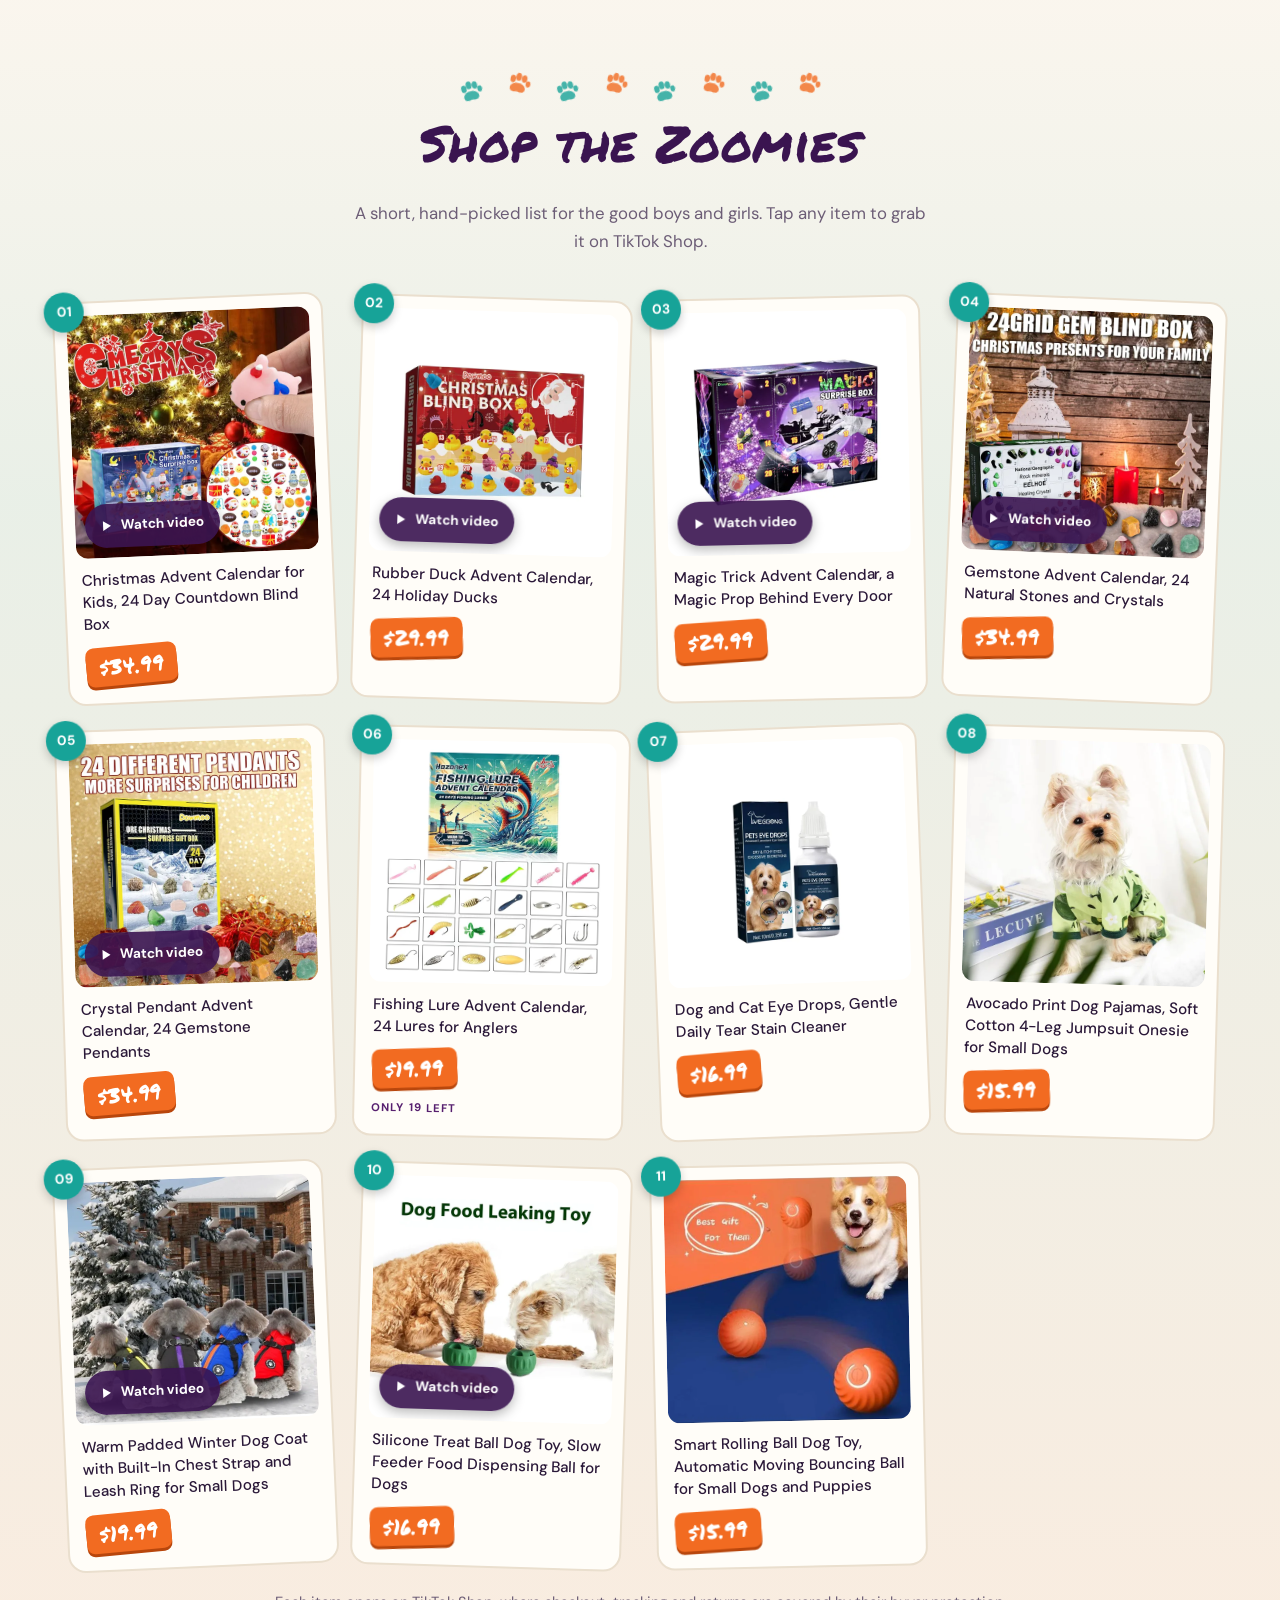
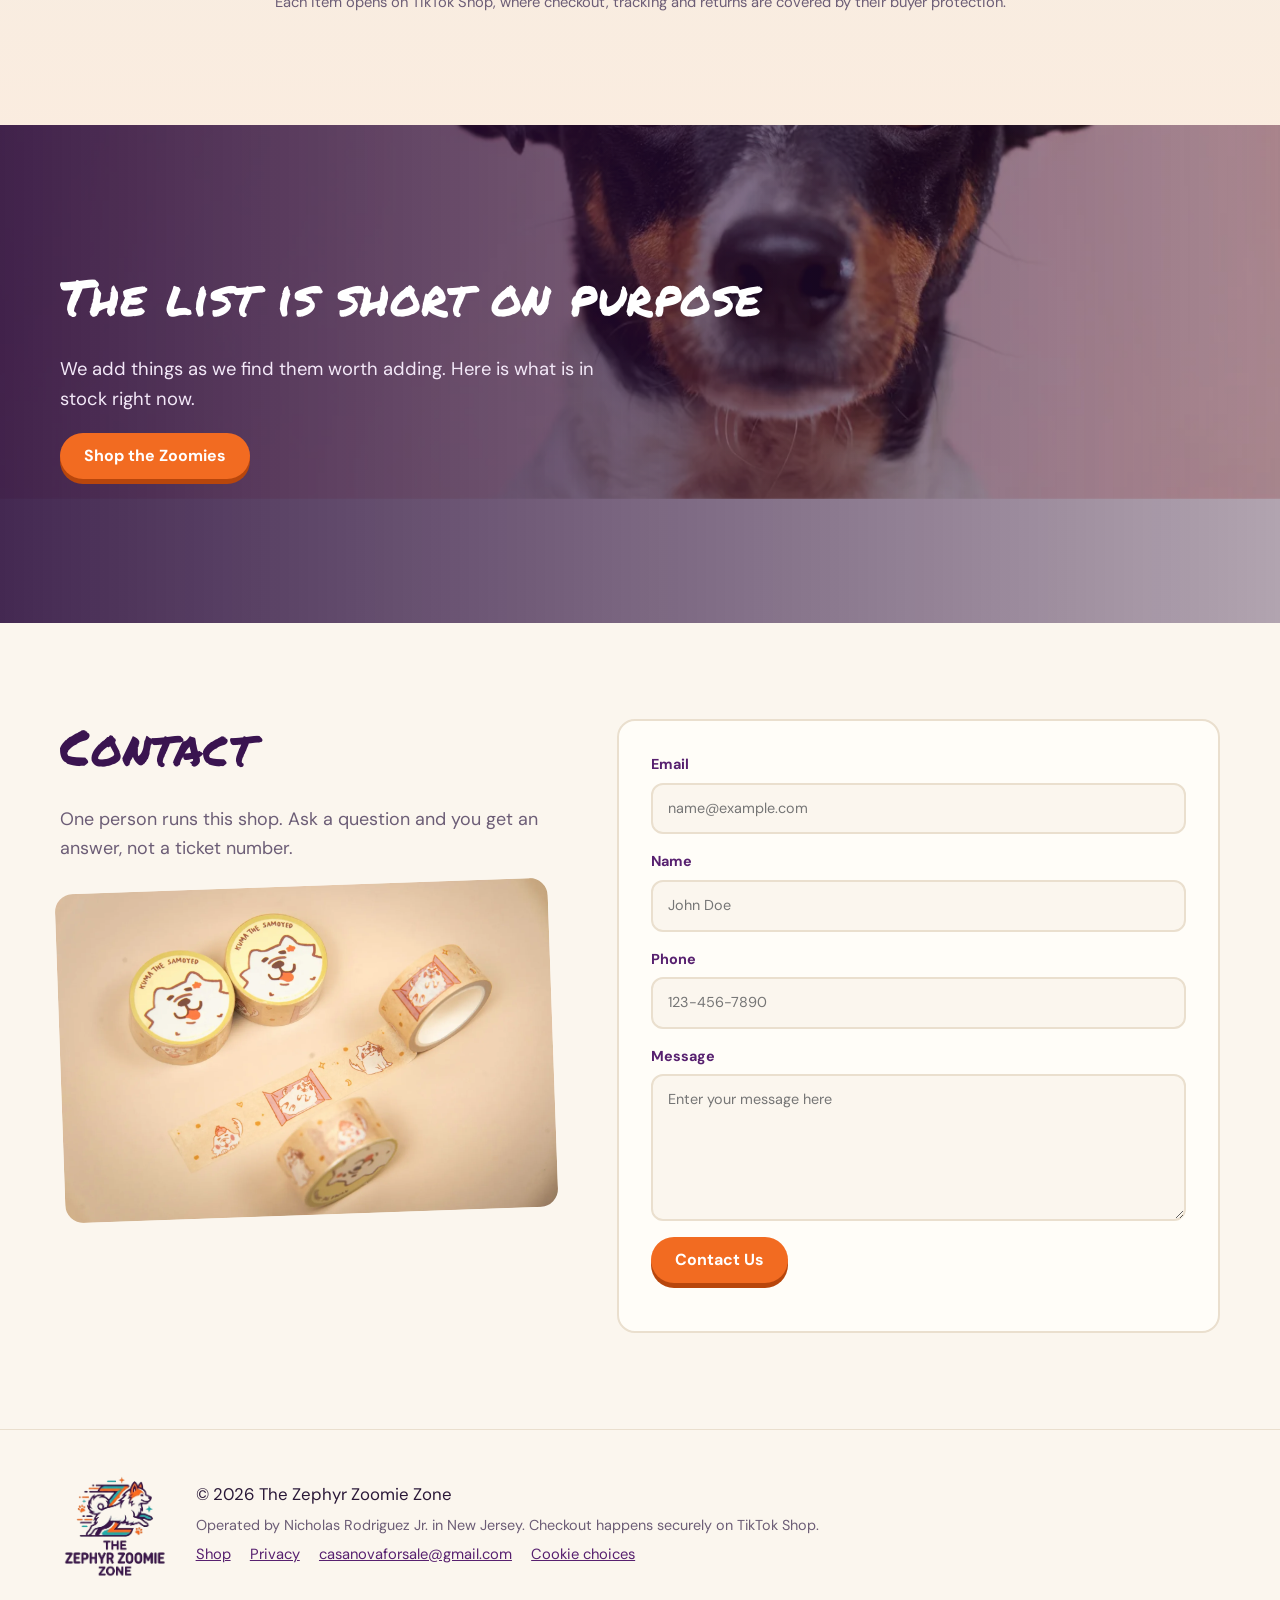
==== commit 5eb5f3eb: "Product video from ATLAS for 1732827690681013185 (2026-11-16)" ====
--- a/docs/index.html
+++ b/docs/index.html
@@ -131,7 +131,7 @@
       </article>
       <article class="card" style="--r:1.8deg" data-product="1732827690681013185">
         <span class="card-no" aria-hidden="true">10</span>
-        <span class="card-img"><img src="assets/img/shop/1732827690681013185.webp" width="600" height="600" alt="Silicone treat ball dog toy, slow feeder food dispensing ball for dogs" loading="lazy"></span>
+        <span class="card-img"><img src="assets/img/shop/1732827690681013185.webp" width="600" height="600" alt="Silicone treat ball dog toy, slow feeder food dispensing ball for dogs" loading="lazy"><button class="card-play" type="button" data-video="assets/video/shop/1732827690681013185.mp4" data-poster="assets/video/shop/1732827690681013185.jpg" data-title="Silicone Treat Ball Dog Toy, Slow Feeder Food Dispensing Ball for Dogs" data-href="https://www.tiktok.com/shop/pdp/1732827690681013185" aria-label="Watch video: Silicone Treat Ball Dog Toy, Slow Feeder Food Dispensing Ball for Dogs"><svg viewBox="0 0 24 24" width="18" height="18" aria-hidden="true"><path d="M8 5.5v13l10.5-6.5z"/></svg><span>Watch video</span></button></span>
         <a class="card-title card-link" href="https://www.tiktok.com/shop/pdp/1732827690681013185" target="_blank" rel="noopener">Silicone Treat Ball Dog Toy, Slow Feeder Food Dispensing Ball for Dogs</a>
         <span class="card-price">$16.99</span>
       </article>
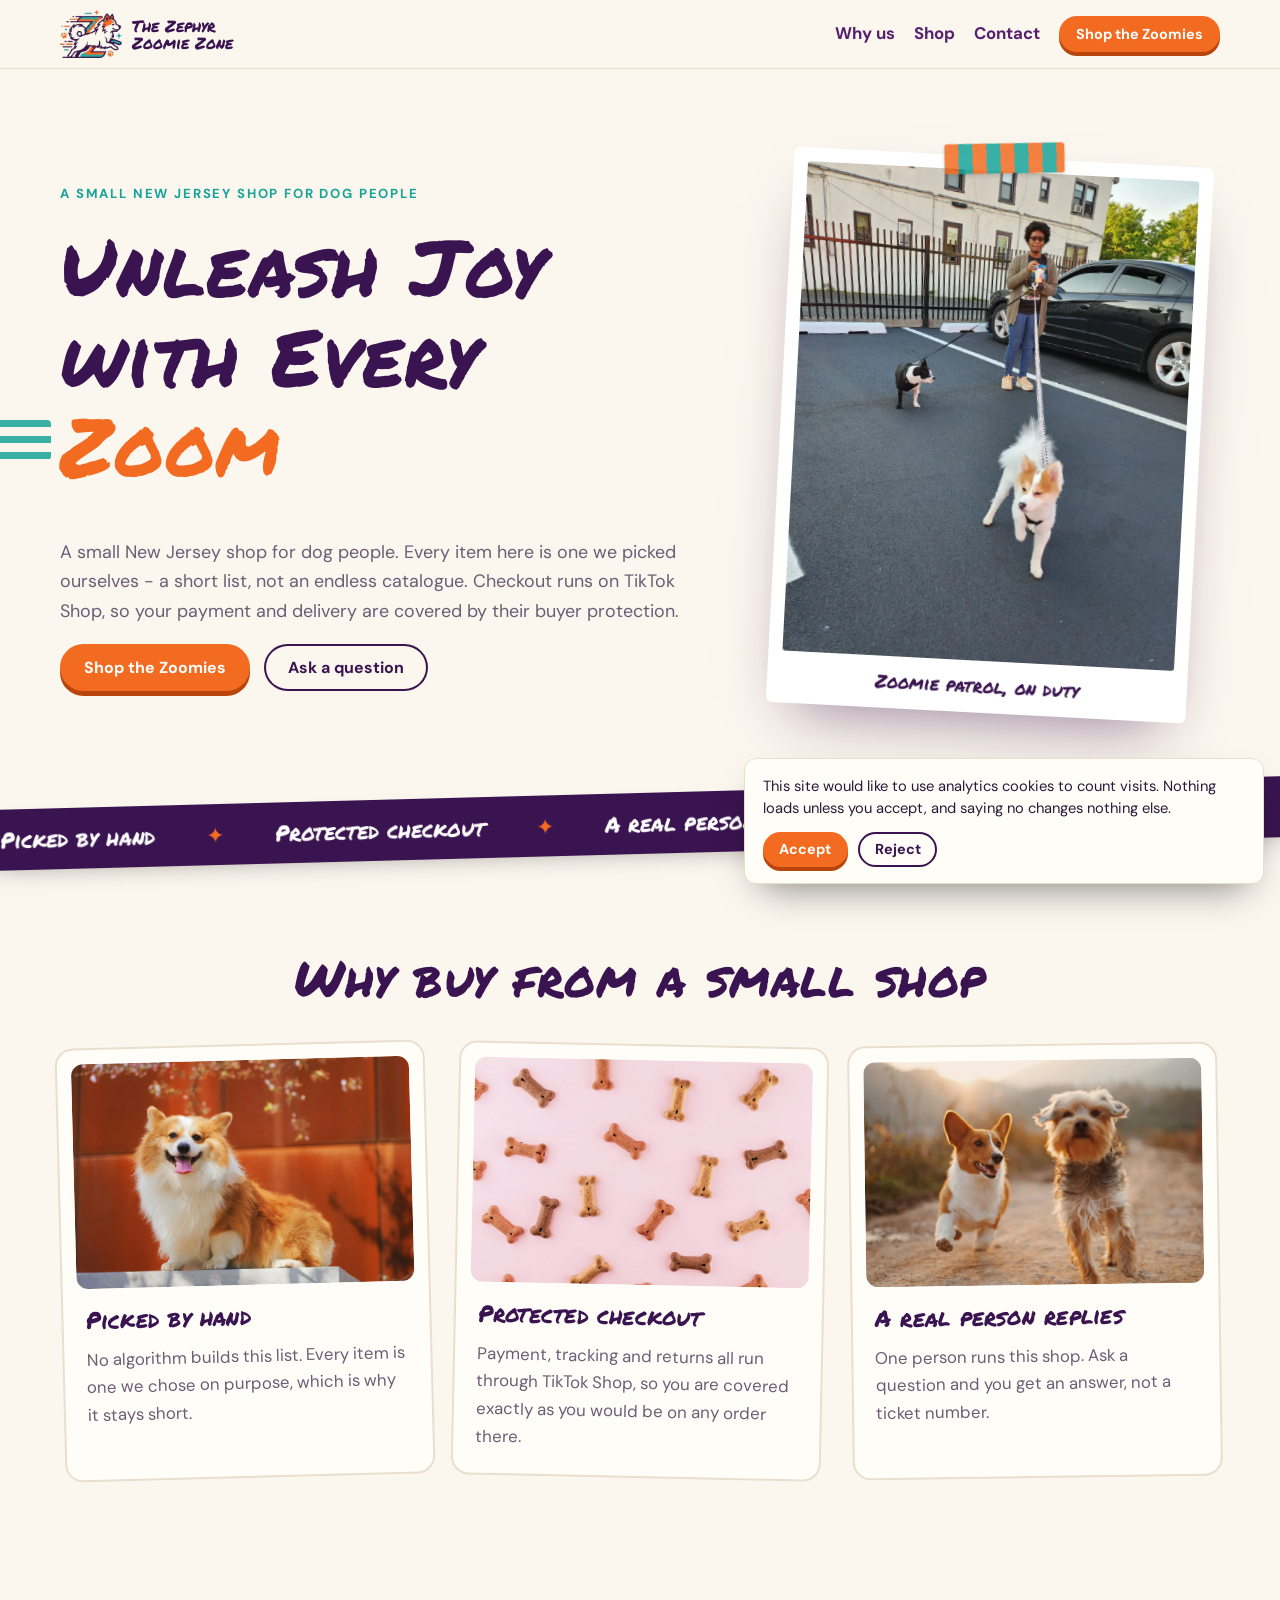
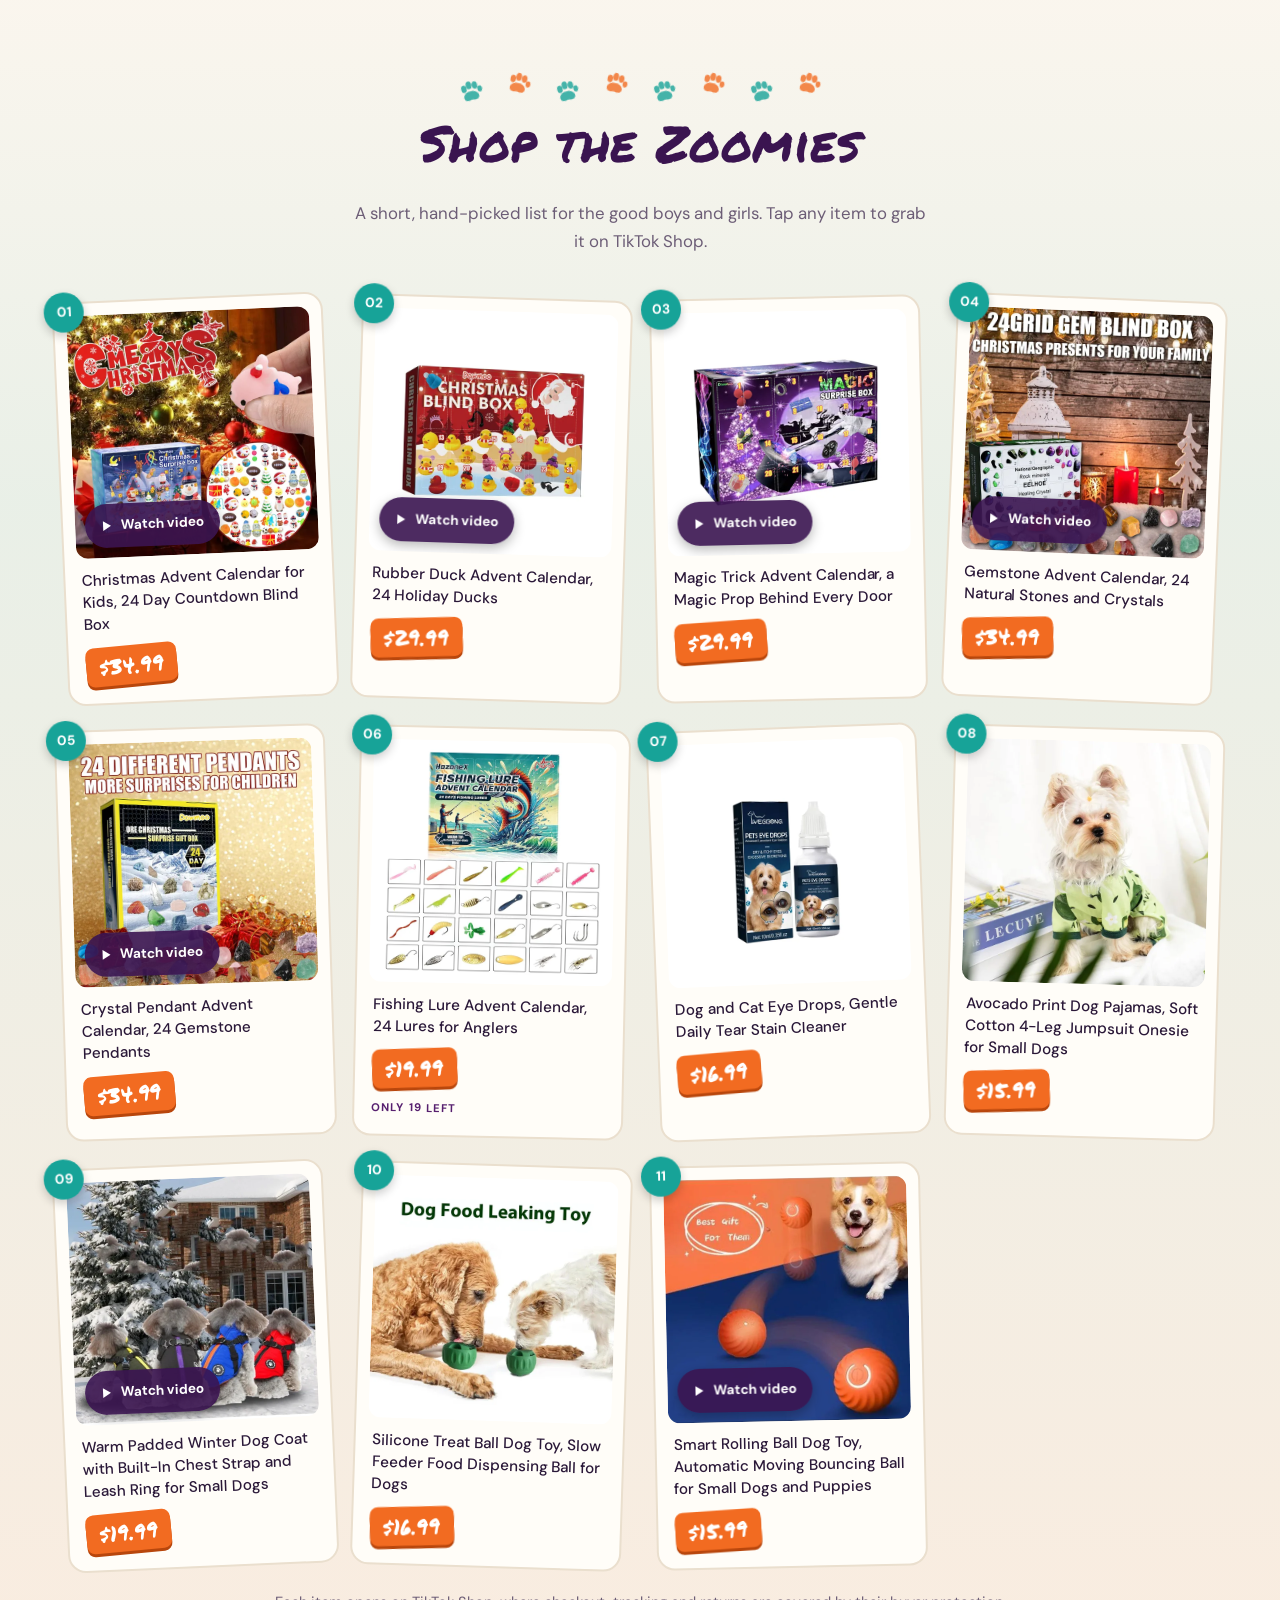
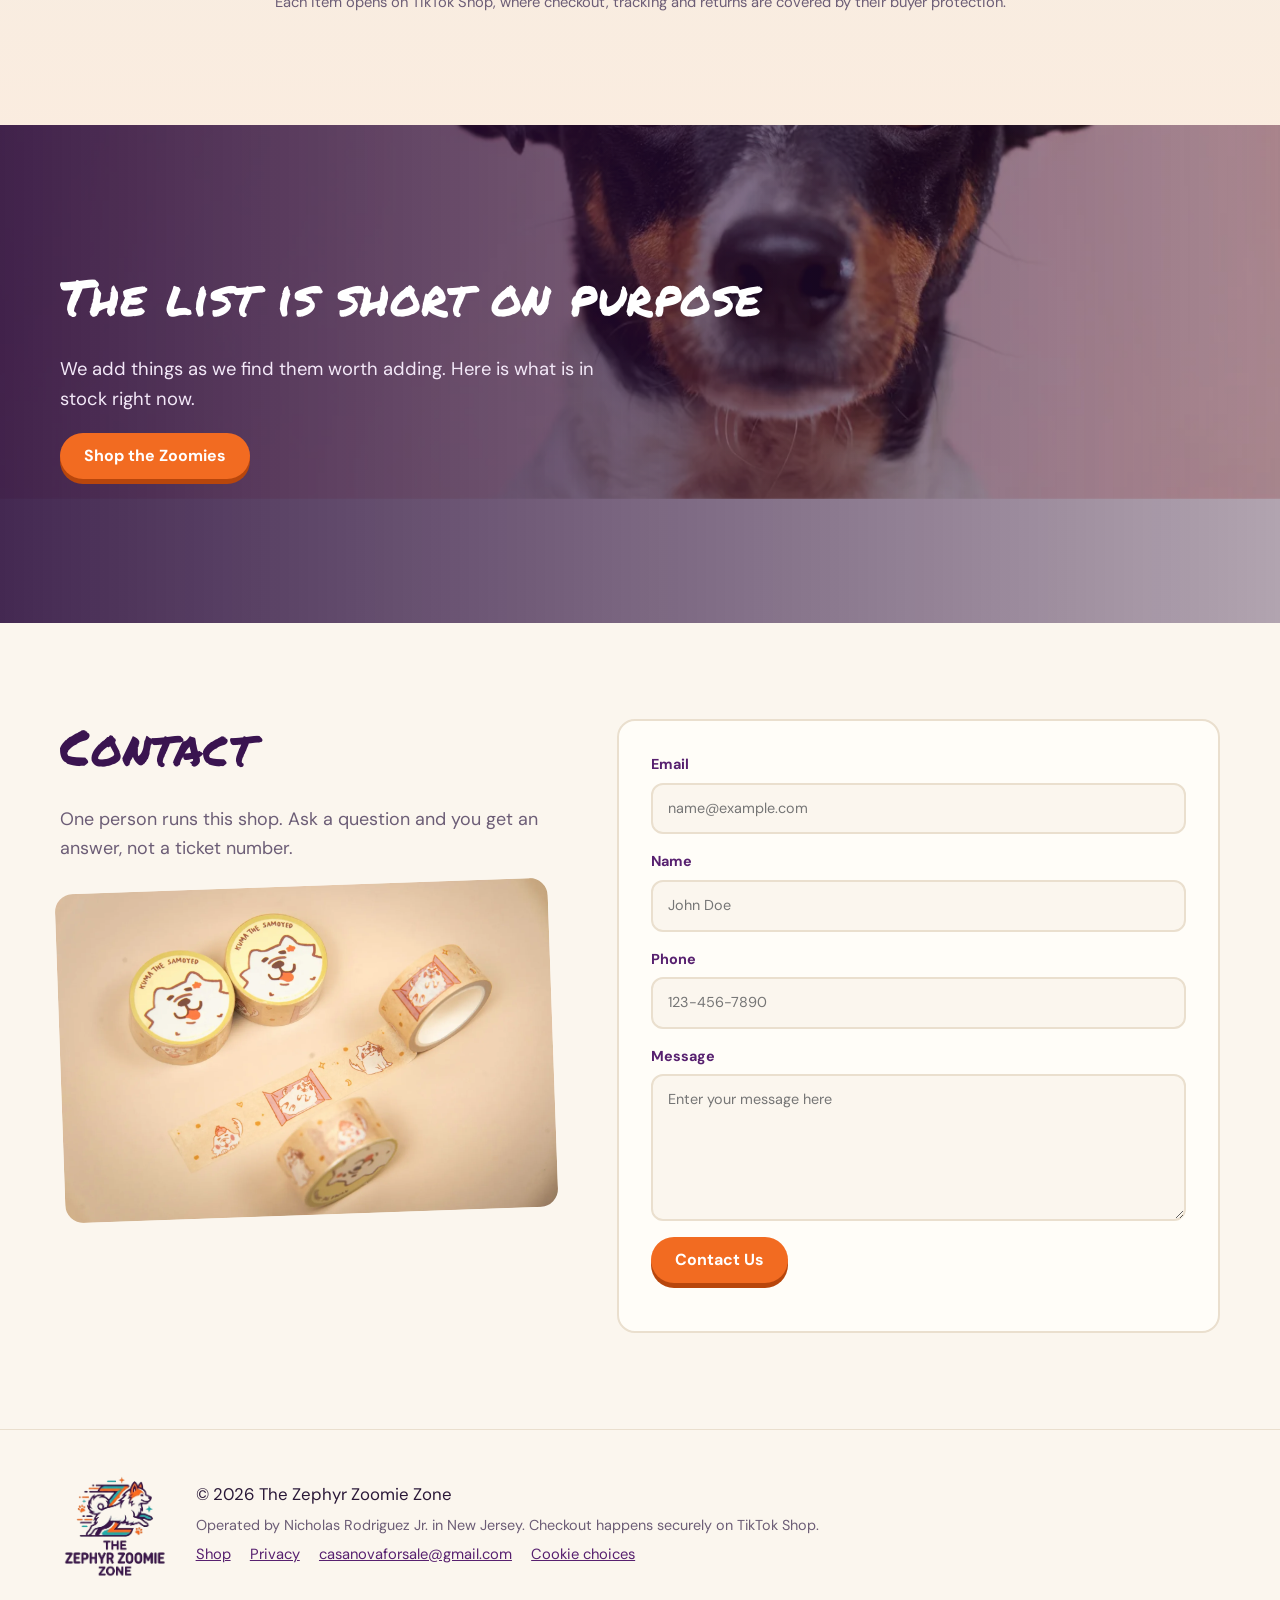
==== commit 0d6efd80: "Product video from ATLAS for 1732827678303687617 (2026-11-16)" ====
--- a/docs/index.html
+++ b/docs/index.html
@@ -131,13 +131,13 @@
       </article>
       <article class="card" style="--r:1.8deg" data-product="1732827690681013185">
         <span class="card-no" aria-hidden="true">10</span>
-        <span class="card-img"><img src="assets/img/shop/1732827690681013185.webp" width="600" height="600" alt="Silicone treat ball dog toy, slow feeder food dispensing ball for dogs" loading="lazy"><button class="card-play" type="button" data-video="assets/video/shop/1732827690681013185.mp4" data-poster="assets/video/shop/1732827690681013185.jpg" data-title="Silicone Treat Ball Dog Toy, Slow Feeder Food Dispensing Ball for Dogs" data-href="https://www.tiktok.com/shop/pdp/1732827690681013185" aria-label="Watch video: Silicone Treat Ball Dog Toy, Slow Feeder Food Dispensing Ball for Dogs"><svg viewBox="0 0 24 24" width="18" height="18" aria-hidden="true"><path d="M8 5.5v13l10.5-6.5z"/></svg><span>Watch video</span></button></span>
+        <span class="card-img"><img src="assets/img/shop/1732827690681013185.webp" width="600" height="600" alt="Silicone treat ball dog toy, slow feeder food dispensing ball for dogs" loading="lazy"></span>
         <a class="card-title card-link" href="https://www.tiktok.com/shop/pdp/1732827690681013185" target="_blank" rel="noopener">Silicone Treat Ball Dog Toy, Slow Feeder Food Dispensing Ball for Dogs</a>
         <span class="card-price">$16.99</span>
       </article>
       <article class="card" style="--r:-1.2deg" data-product="1732827678303687617">
         <span class="card-no" aria-hidden="true">11</span>
-        <span class="card-img"><img src="assets/img/shop/1732827678303687617.webp" width="600" height="600" alt="Smart rolling ball dog toy, automatic moving bouncing ball for small dogs and puppies" loading="lazy"></span>
+        <span class="card-img"><img src="assets/img/shop/1732827678303687617.webp" width="600" height="600" alt="Smart rolling ball dog toy, automatic moving bouncing ball for small dogs and puppies" loading="lazy"><button class="card-play" type="button" data-video="assets/video/shop/1732827678303687617.mp4" data-poster="assets/video/shop/1732827678303687617.jpg" data-title="Smart Rolling Ball Dog Toy, Automatic Moving Bouncing Ball for Small Dogs and Puppies" data-href="https://www.tiktok.com/shop/pdp/1732827678303687617" aria-label="Watch video: Smart Rolling Ball Dog Toy, Automatic Moving Bouncing Ball for Small Dogs and Puppies"><svg viewBox="0 0 24 24" width="18" height="18" aria-hidden="true"><path d="M8 5.5v13l10.5-6.5z"/></svg><span>Watch video</span></button></span>
         <a class="card-title card-link" href="https://www.tiktok.com/shop/pdp/1732827678303687617" target="_blank" rel="noopener">Smart Rolling Ball Dog Toy, Automatic Moving Bouncing Ball for Small Dogs and Puppies</a>
         <span class="card-price">$15.99</span>
       </article>
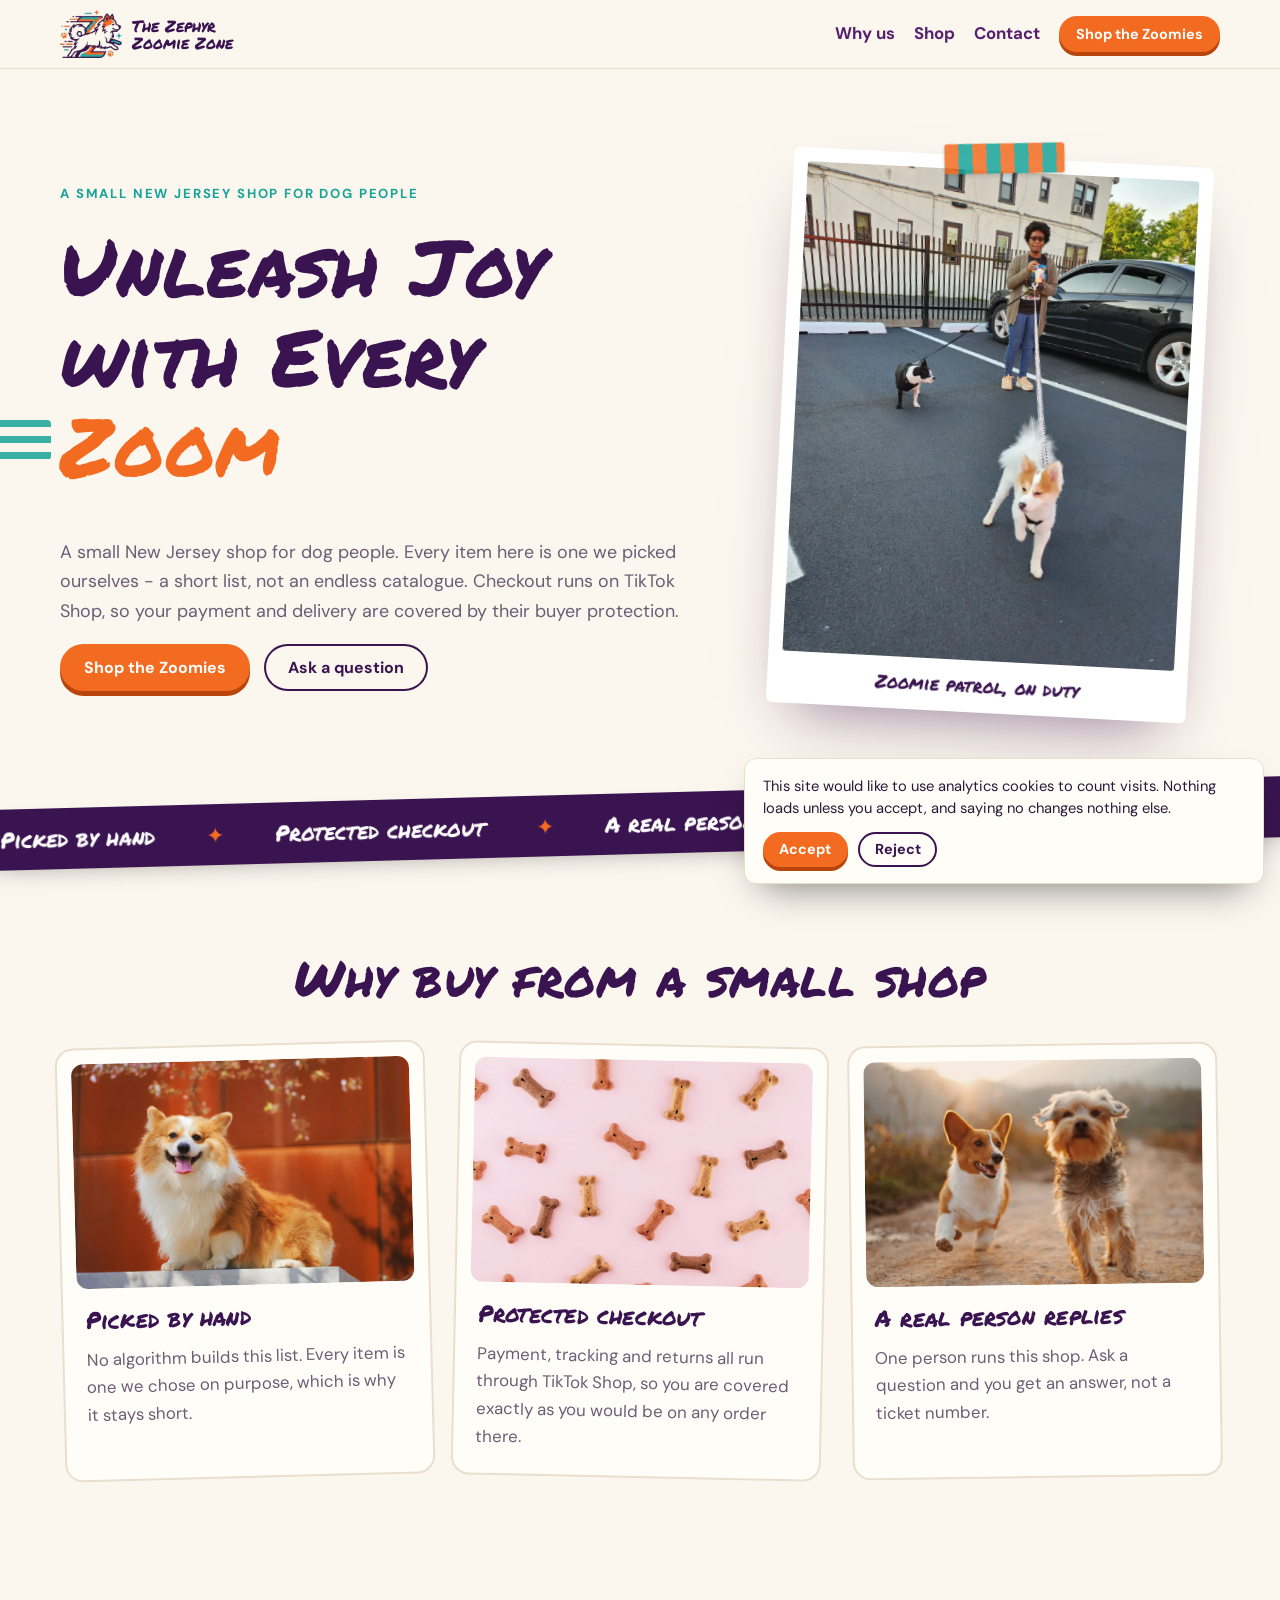
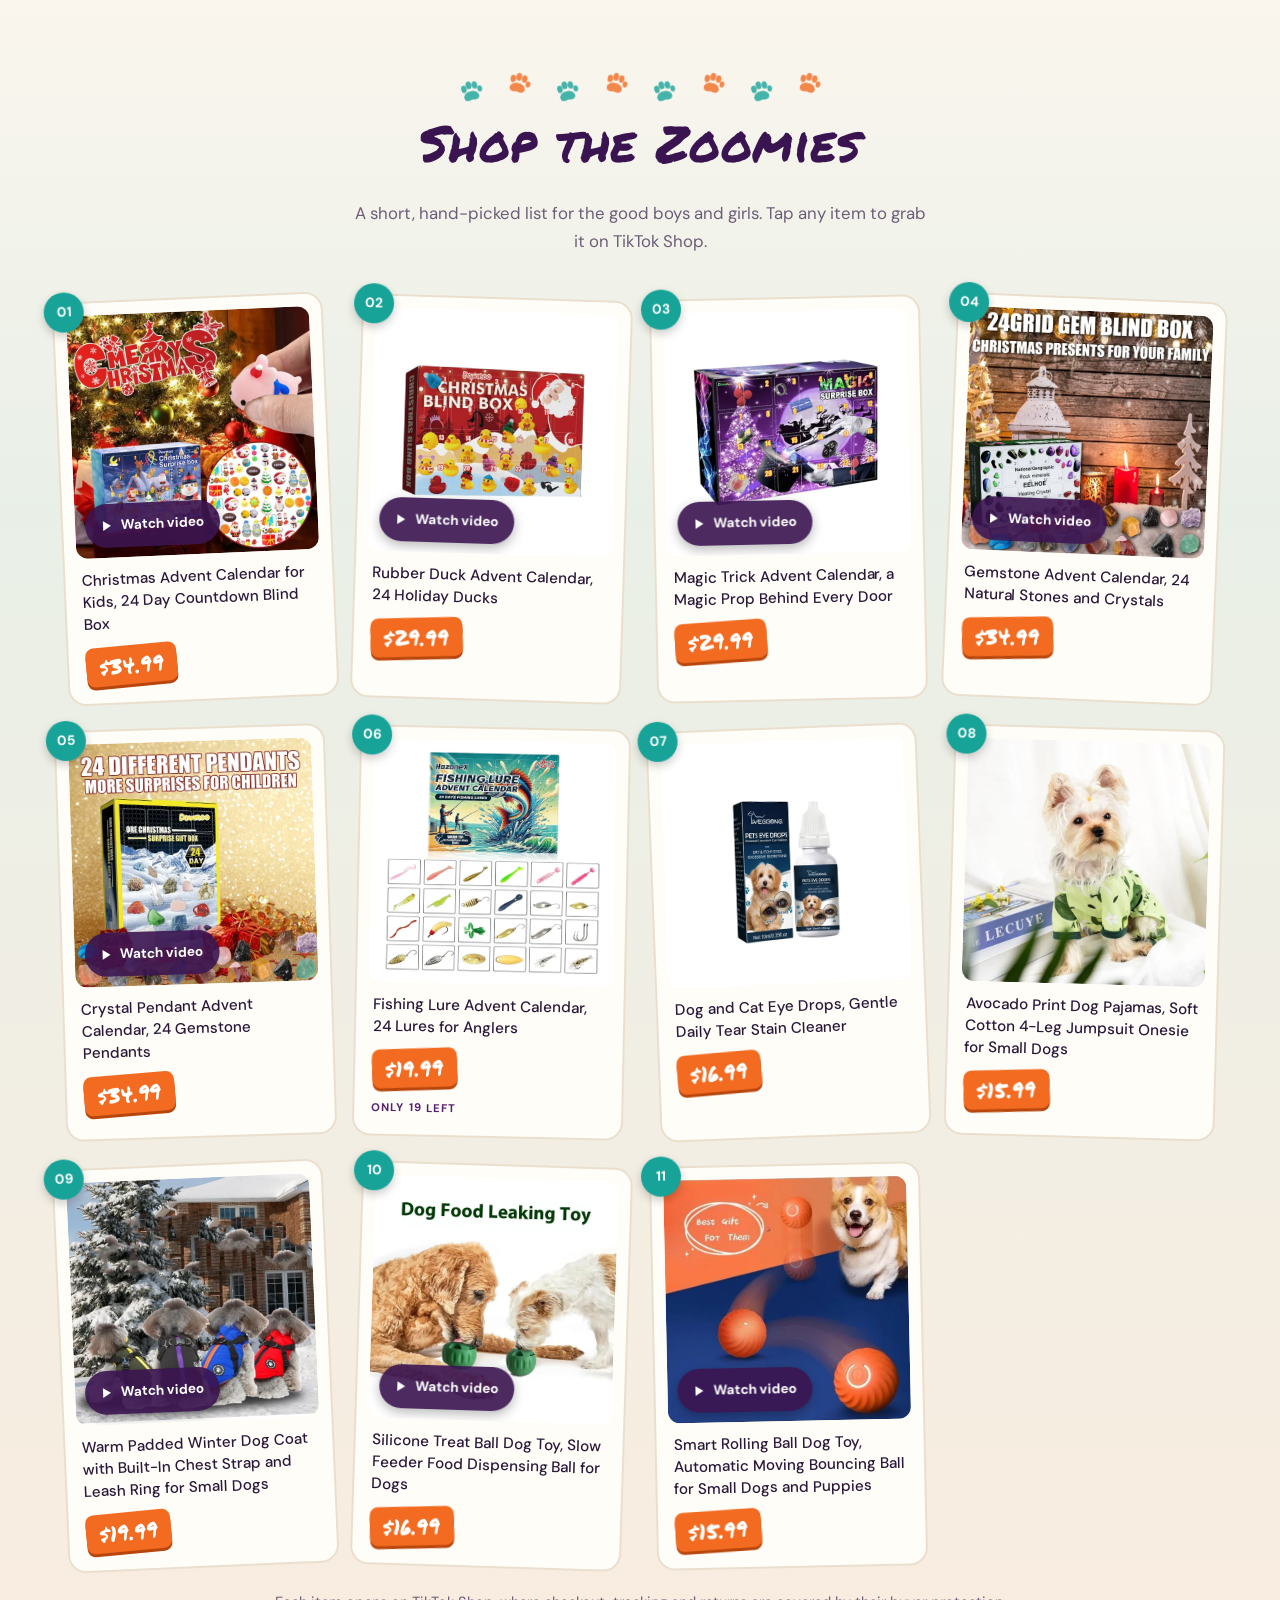
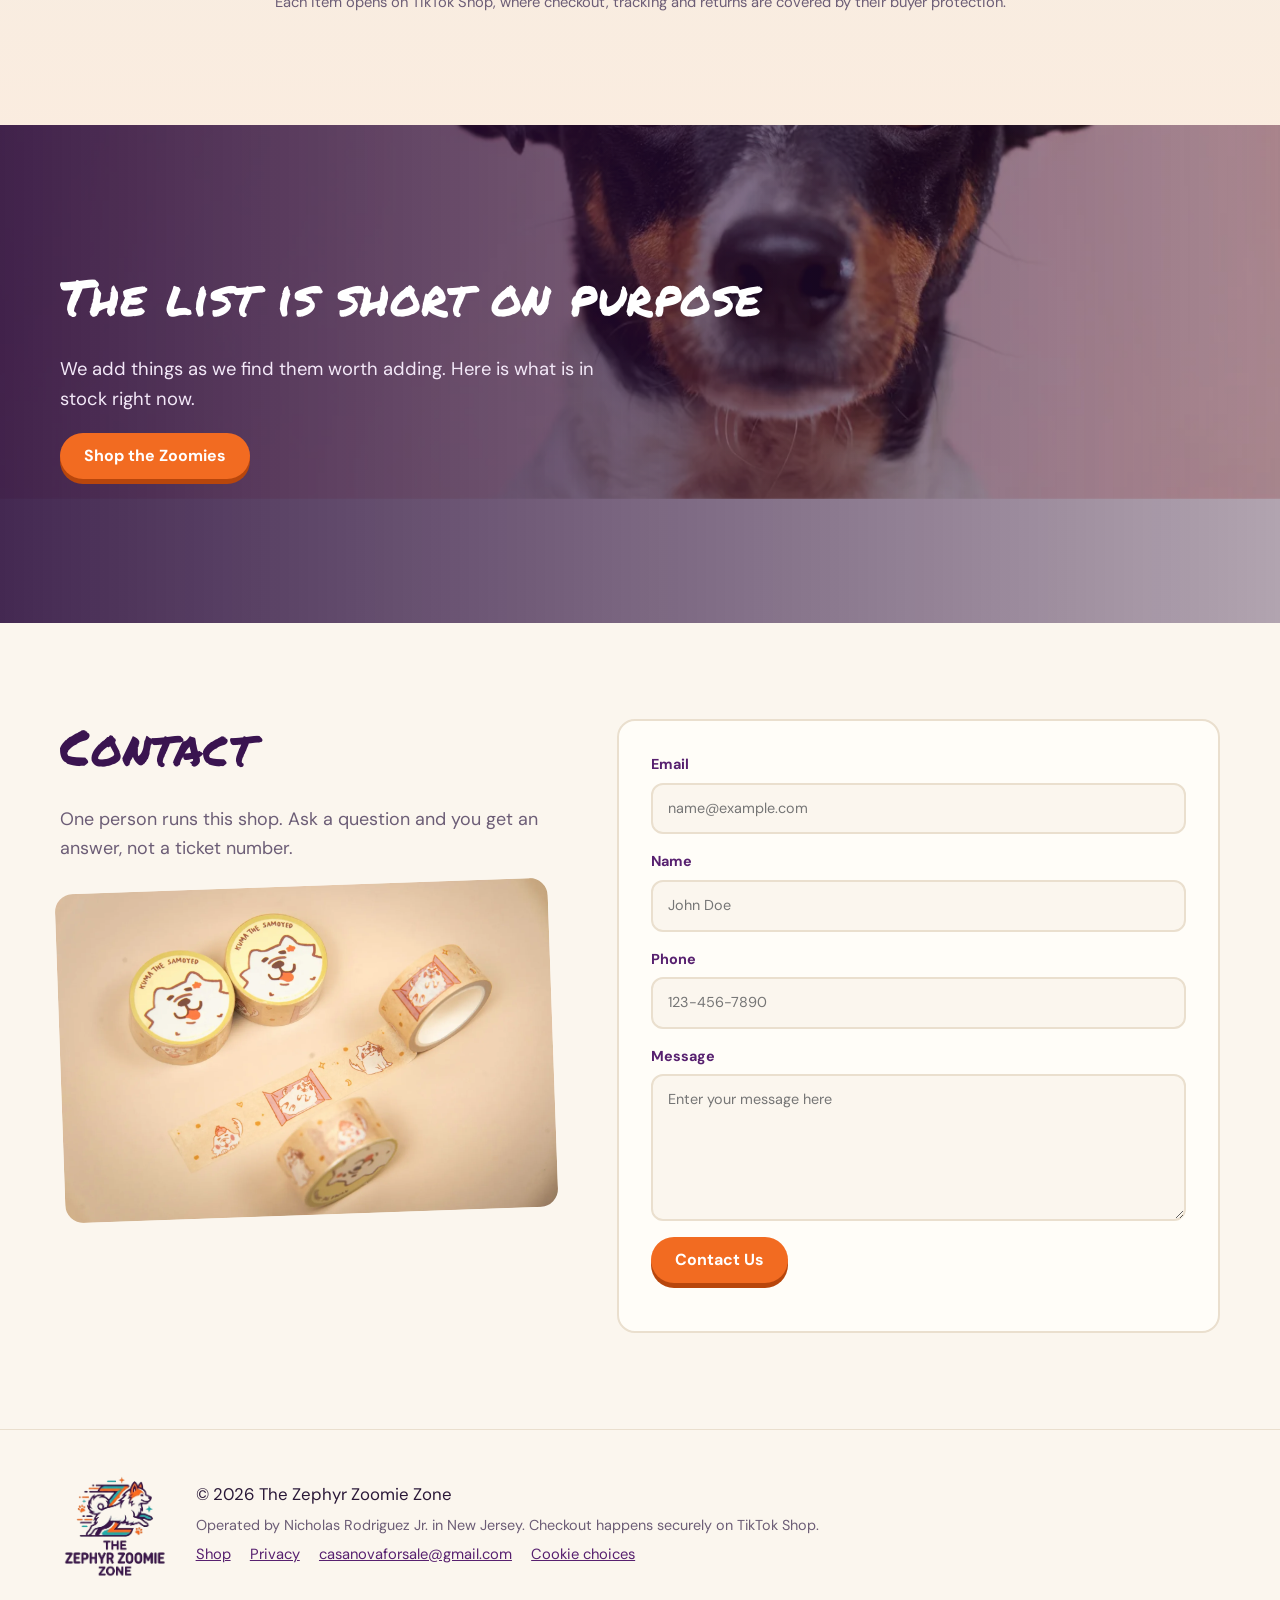
==== commit 4e221783: "Product video from ATLAS for 1732827678303687617 (2026-11-17)" ====
--- a/docs/index.html
+++ b/docs/index.html
@@ -131,7 +131,7 @@
       </article>
       <article class="card" style="--r:1.8deg" data-product="1732827690681013185">
         <span class="card-no" aria-hidden="true">10</span>
-        <span class="card-img"><img src="assets/img/shop/1732827690681013185.webp" width="600" height="600" alt="Silicone treat ball dog toy, slow feeder food dispensing ball for dogs" loading="lazy"></span>
+        <span class="card-img"><img src="assets/img/shop/1732827690681013185.webp" width="600" height="600" alt="Silicone treat ball dog toy, slow feeder food dispensing ball for dogs" loading="lazy"><button class="card-play" type="button" data-video="assets/video/shop/1732827690681013185.mp4" data-poster="assets/video/shop/1732827690681013185.jpg" data-title="Silicone Treat Ball Dog Toy, Slow Feeder Food Dispensing Ball for Dogs" data-href="https://www.tiktok.com/shop/pdp/1732827690681013185" aria-label="Watch video: Silicone Treat Ball Dog Toy, Slow Feeder Food Dispensing Ball for Dogs"><svg viewBox="0 0 24 24" width="18" height="18" aria-hidden="true"><path d="M8 5.5v13l10.5-6.5z"/></svg><span>Watch video</span></button></span>
         <a class="card-title card-link" href="https://www.tiktok.com/shop/pdp/1732827690681013185" target="_blank" rel="noopener">Silicone Treat Ball Dog Toy, Slow Feeder Food Dispensing Ball for Dogs</a>
         <span class="card-price">$16.99</span>
       </article>
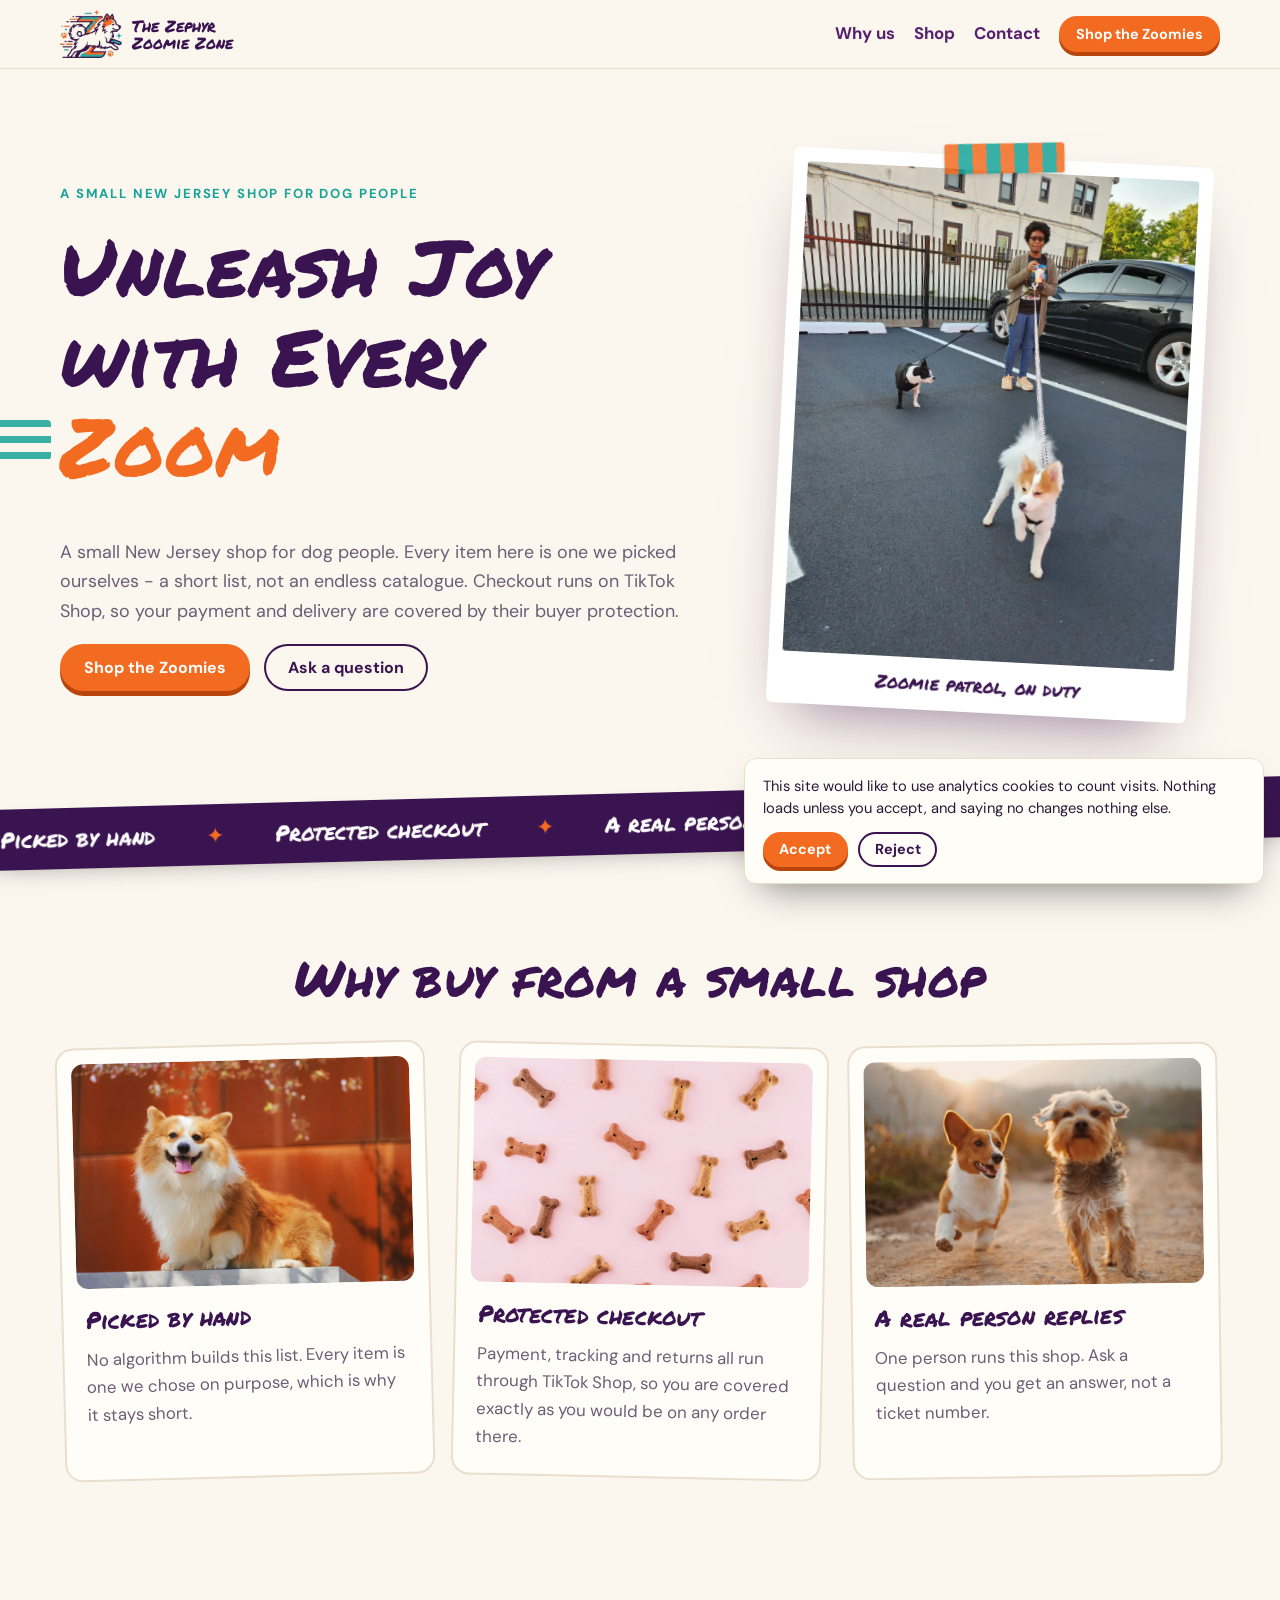
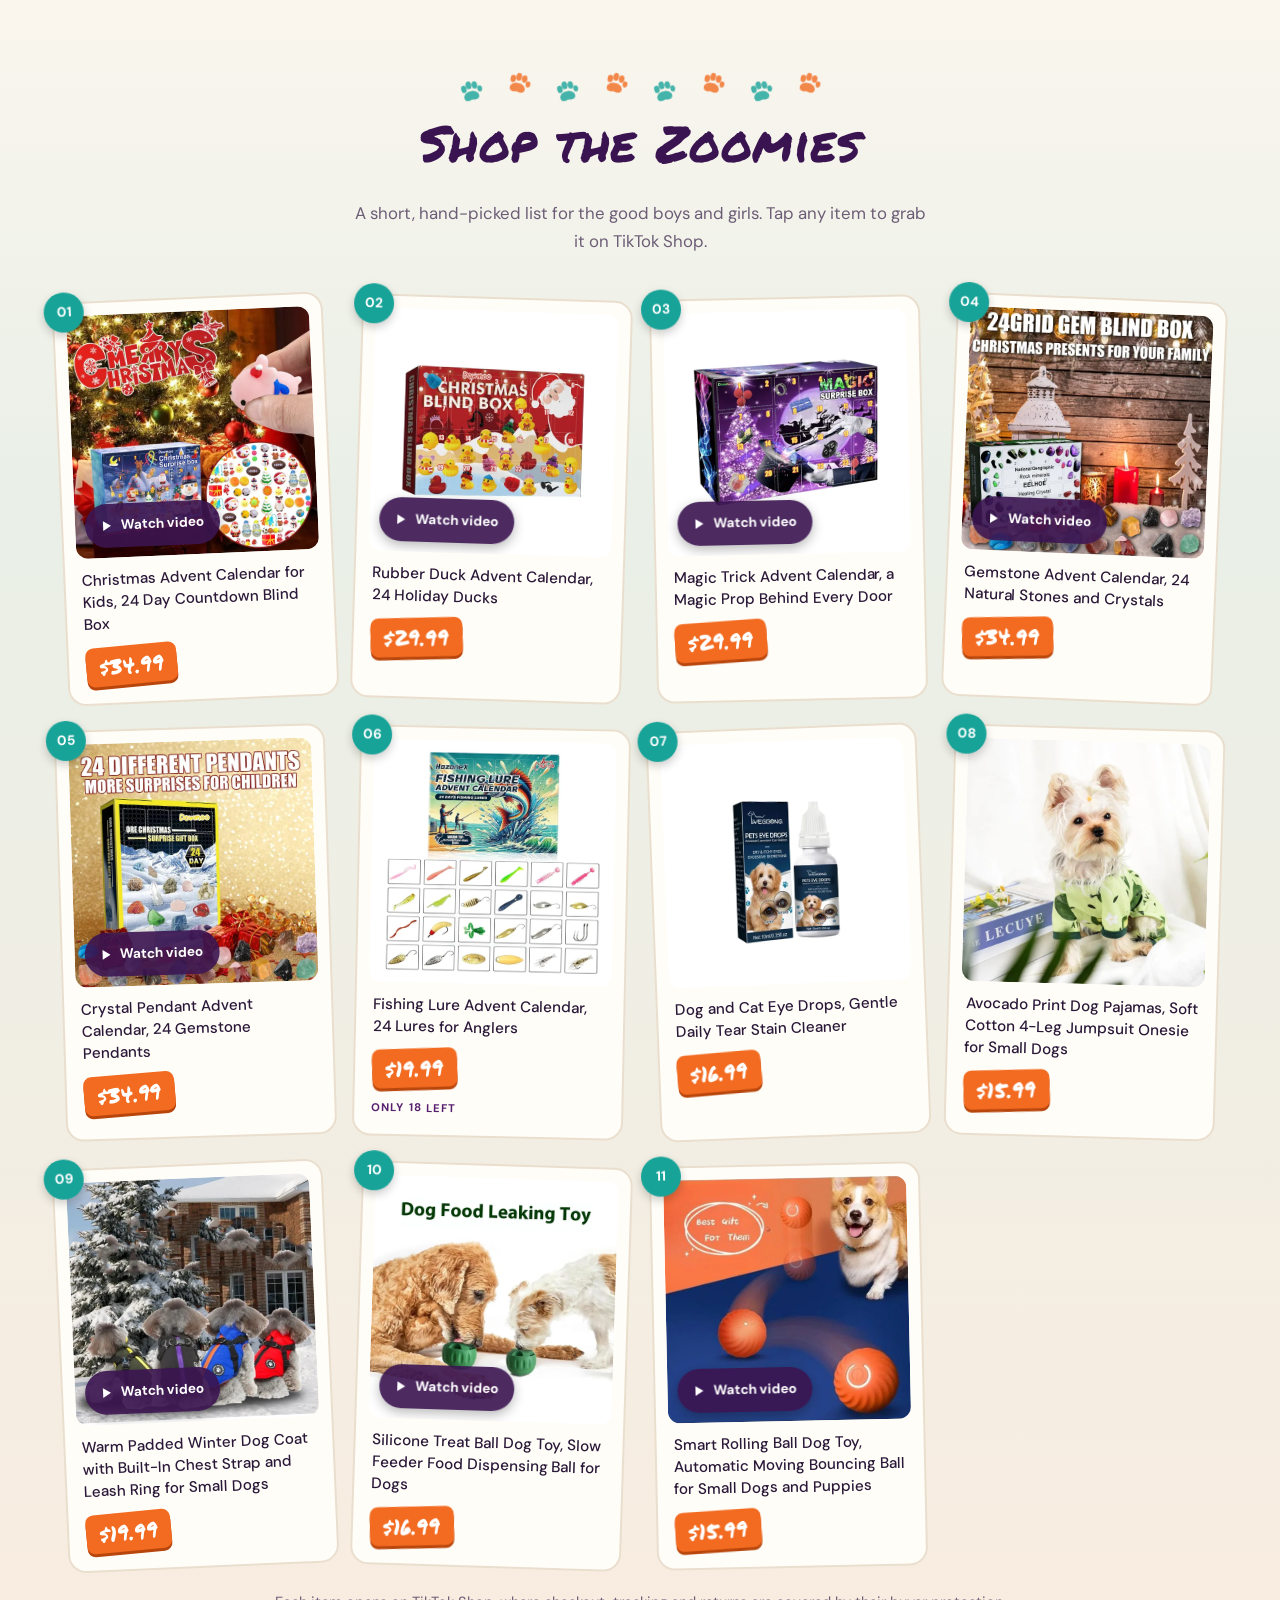
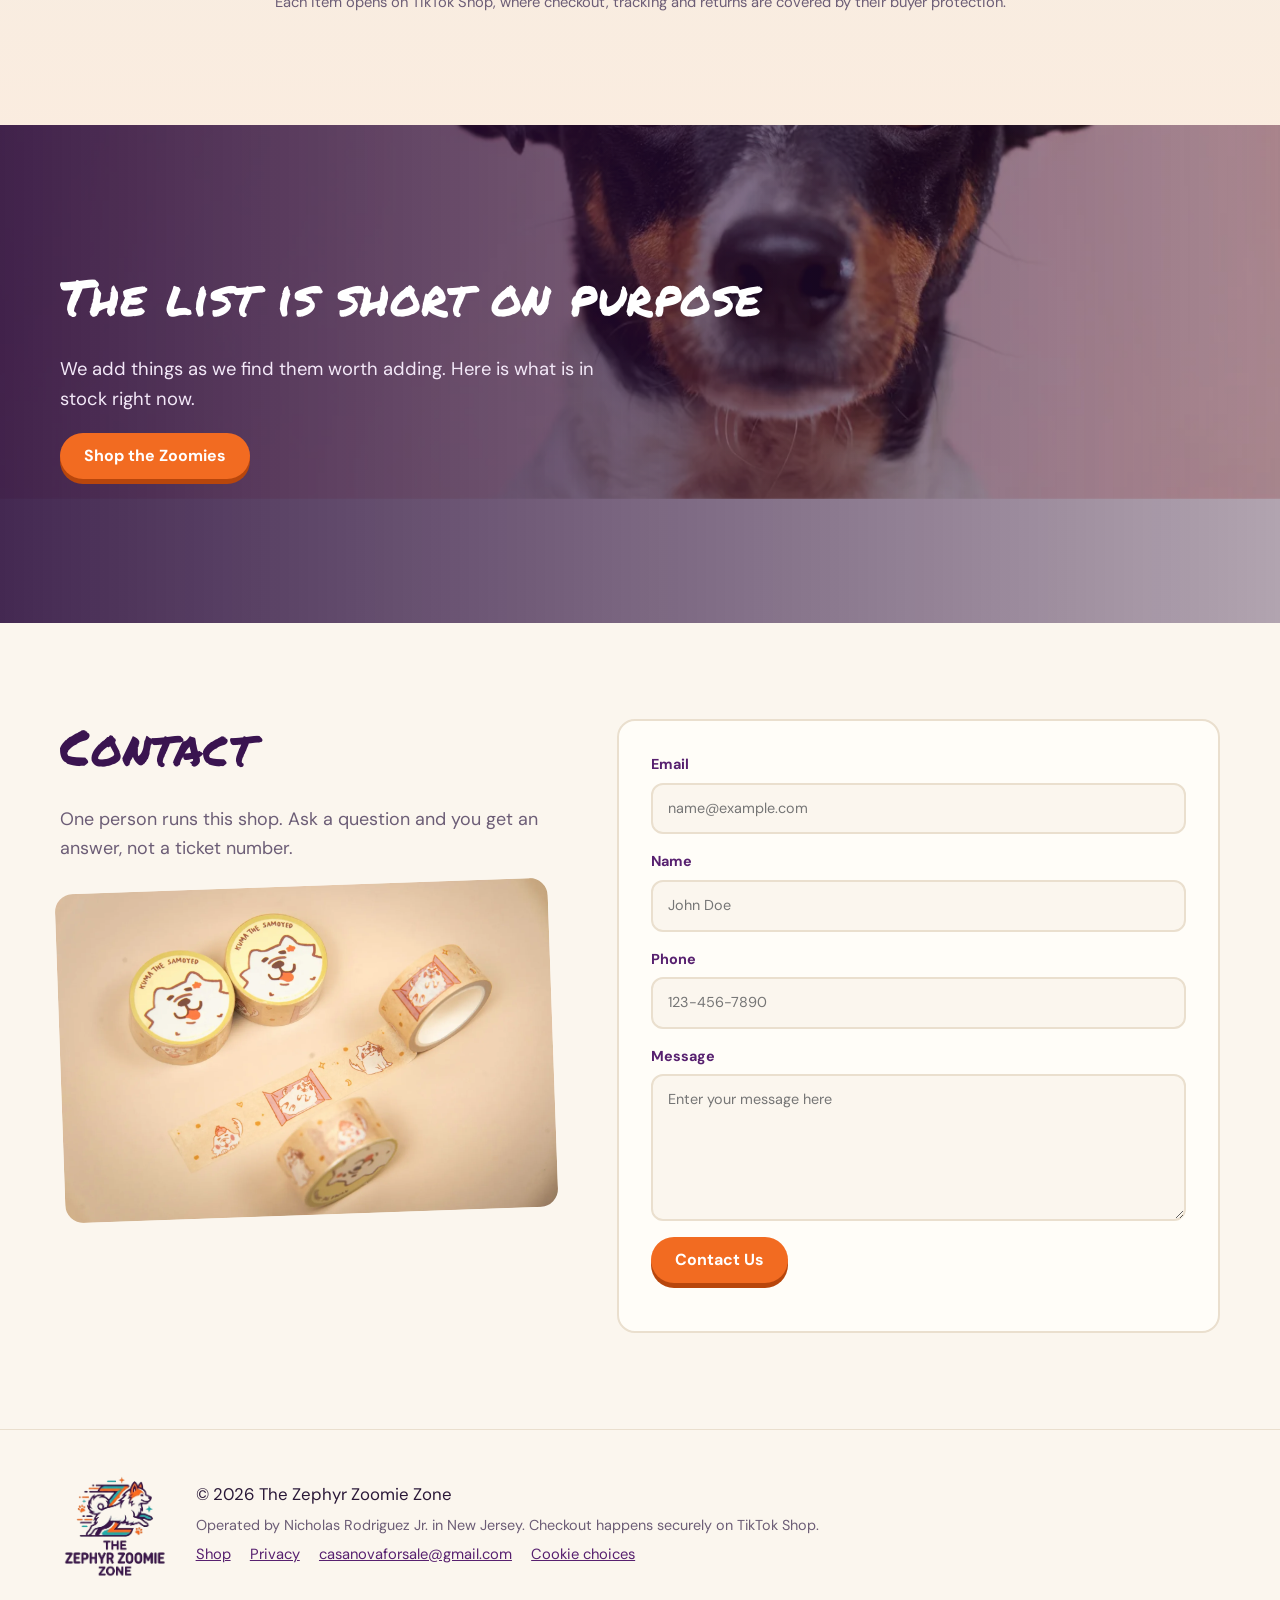
==== commit a135ada2: "Shop list from ATLAS: 11 products (2026-11-17)" ====
--- a/docs/index.html
+++ b/docs/index.html
@@ -109,7 +109,7 @@
         <span class="card-img"><img src="assets/img/shop/1732713057454035905.webp" width="600" height="600" alt="Fishing lure advent calendar with 24 lures" loading="lazy"></span>
         <a class="card-title card-link" href="https://www.tiktok.com/shop/pdp/1732713057454035905" target="_blank" rel="noopener">Fishing Lure Advent Calendar, 24 Lures for Anglers</a>
         <span class="card-price">$19.99</span>
-        <span class="card-flag">Only 19 left</span>
+        <span class="card-flag">Only 18 left</span>
       </article>
       <article class="card" style="--r:-2.2deg" data-product="1732679436000072641">
         <span class="card-no" aria-hidden="true">07</span>
